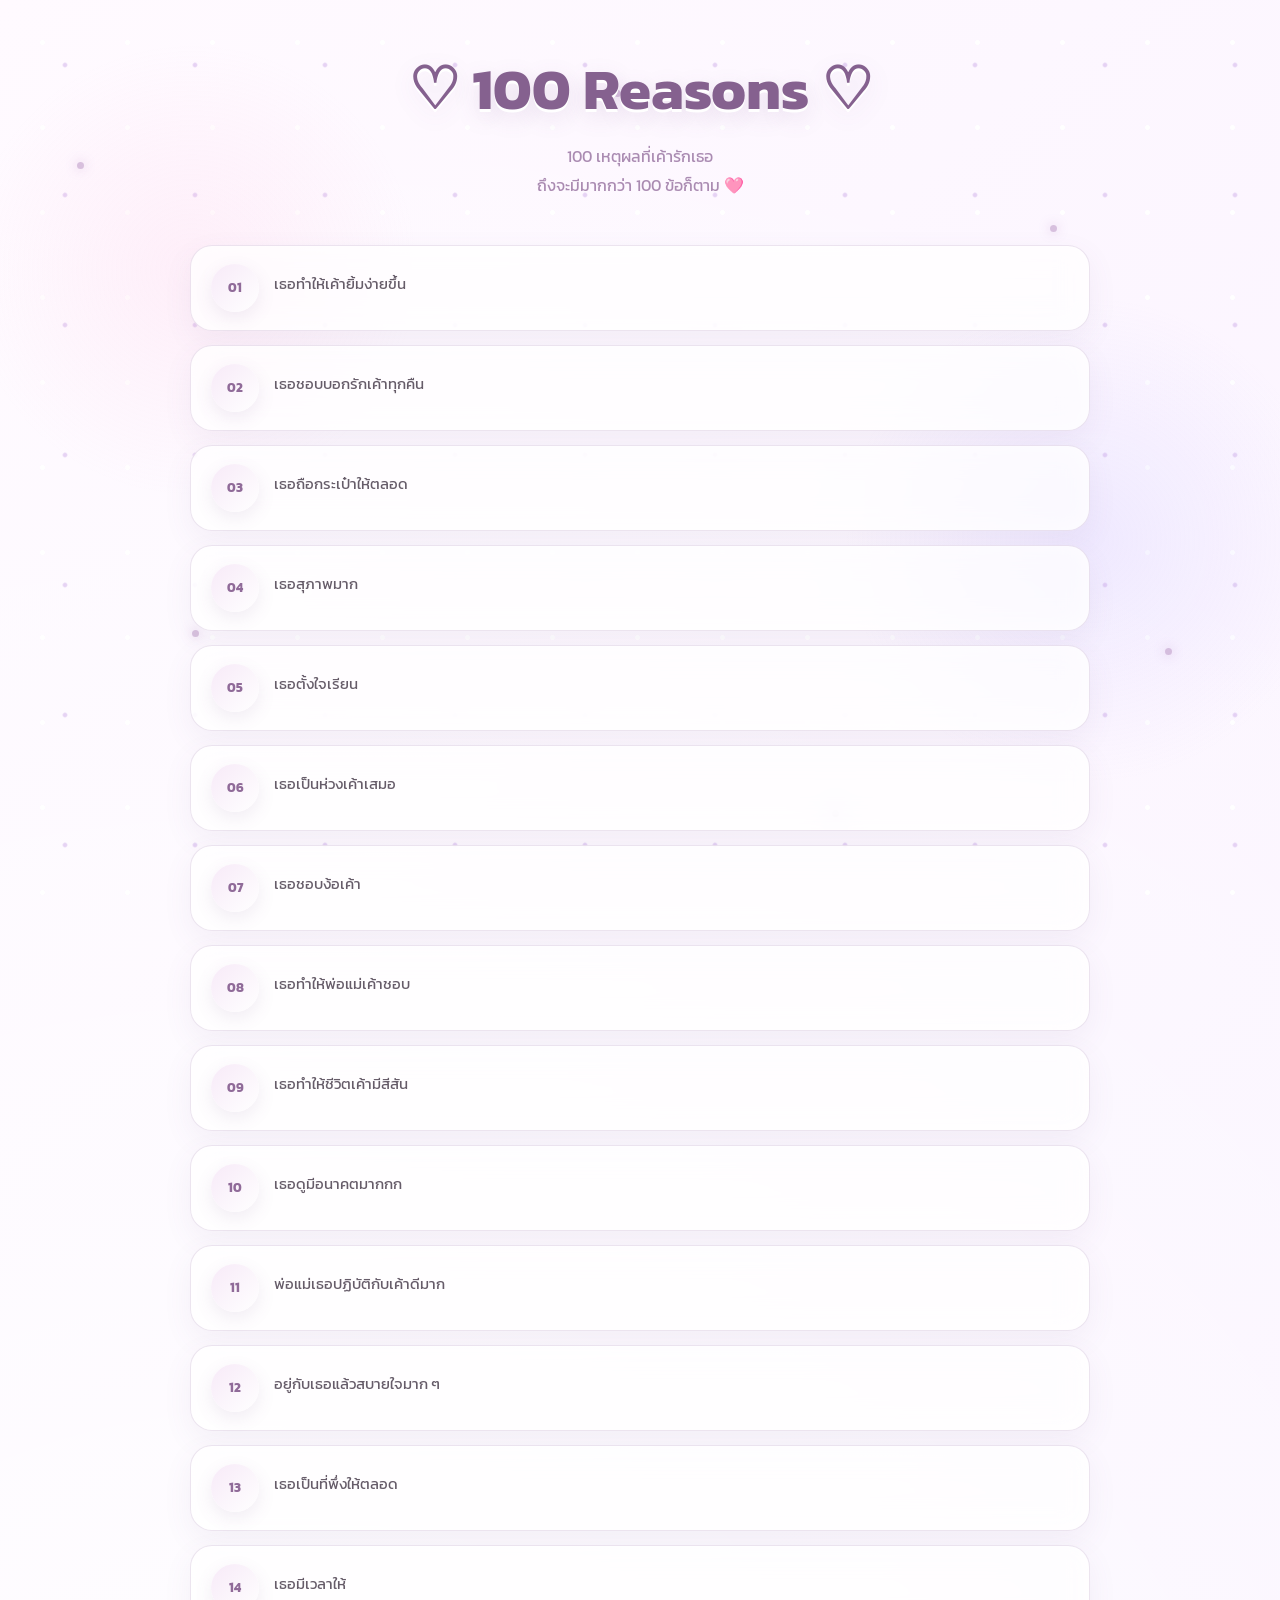
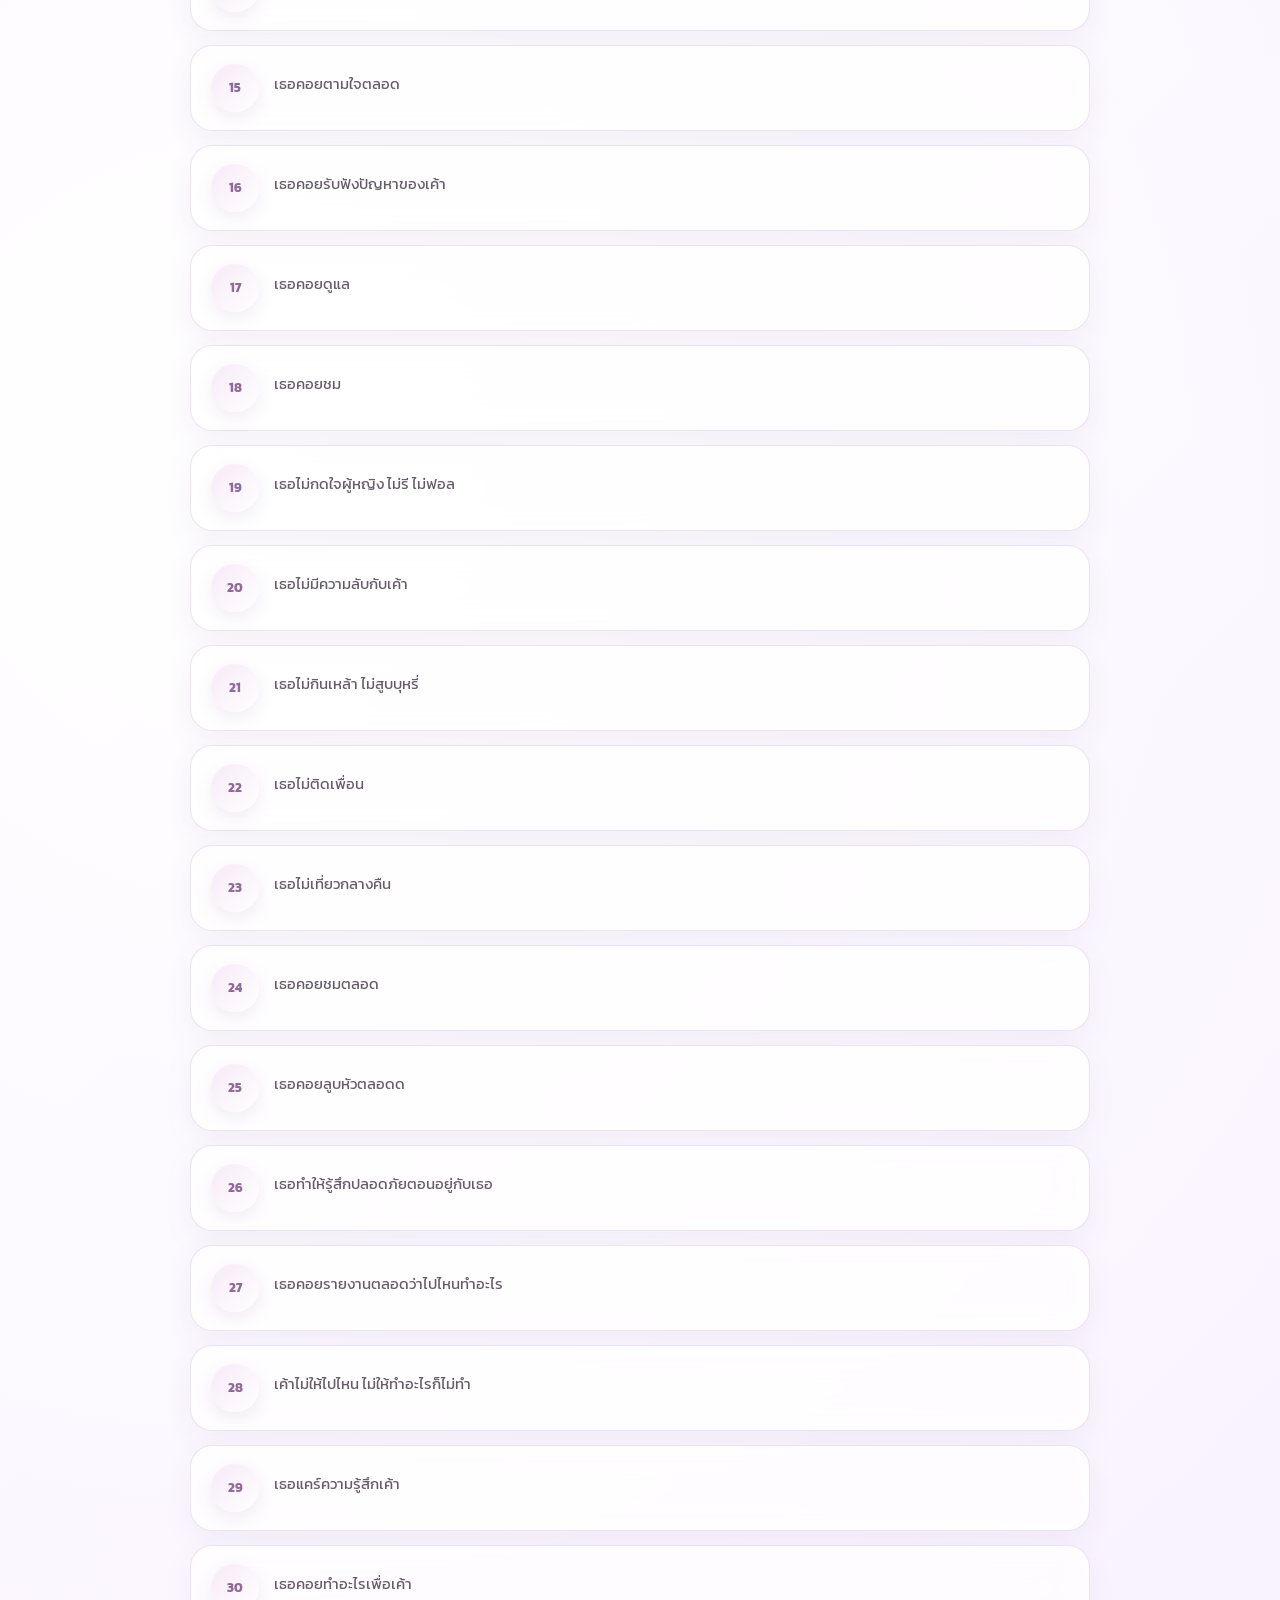
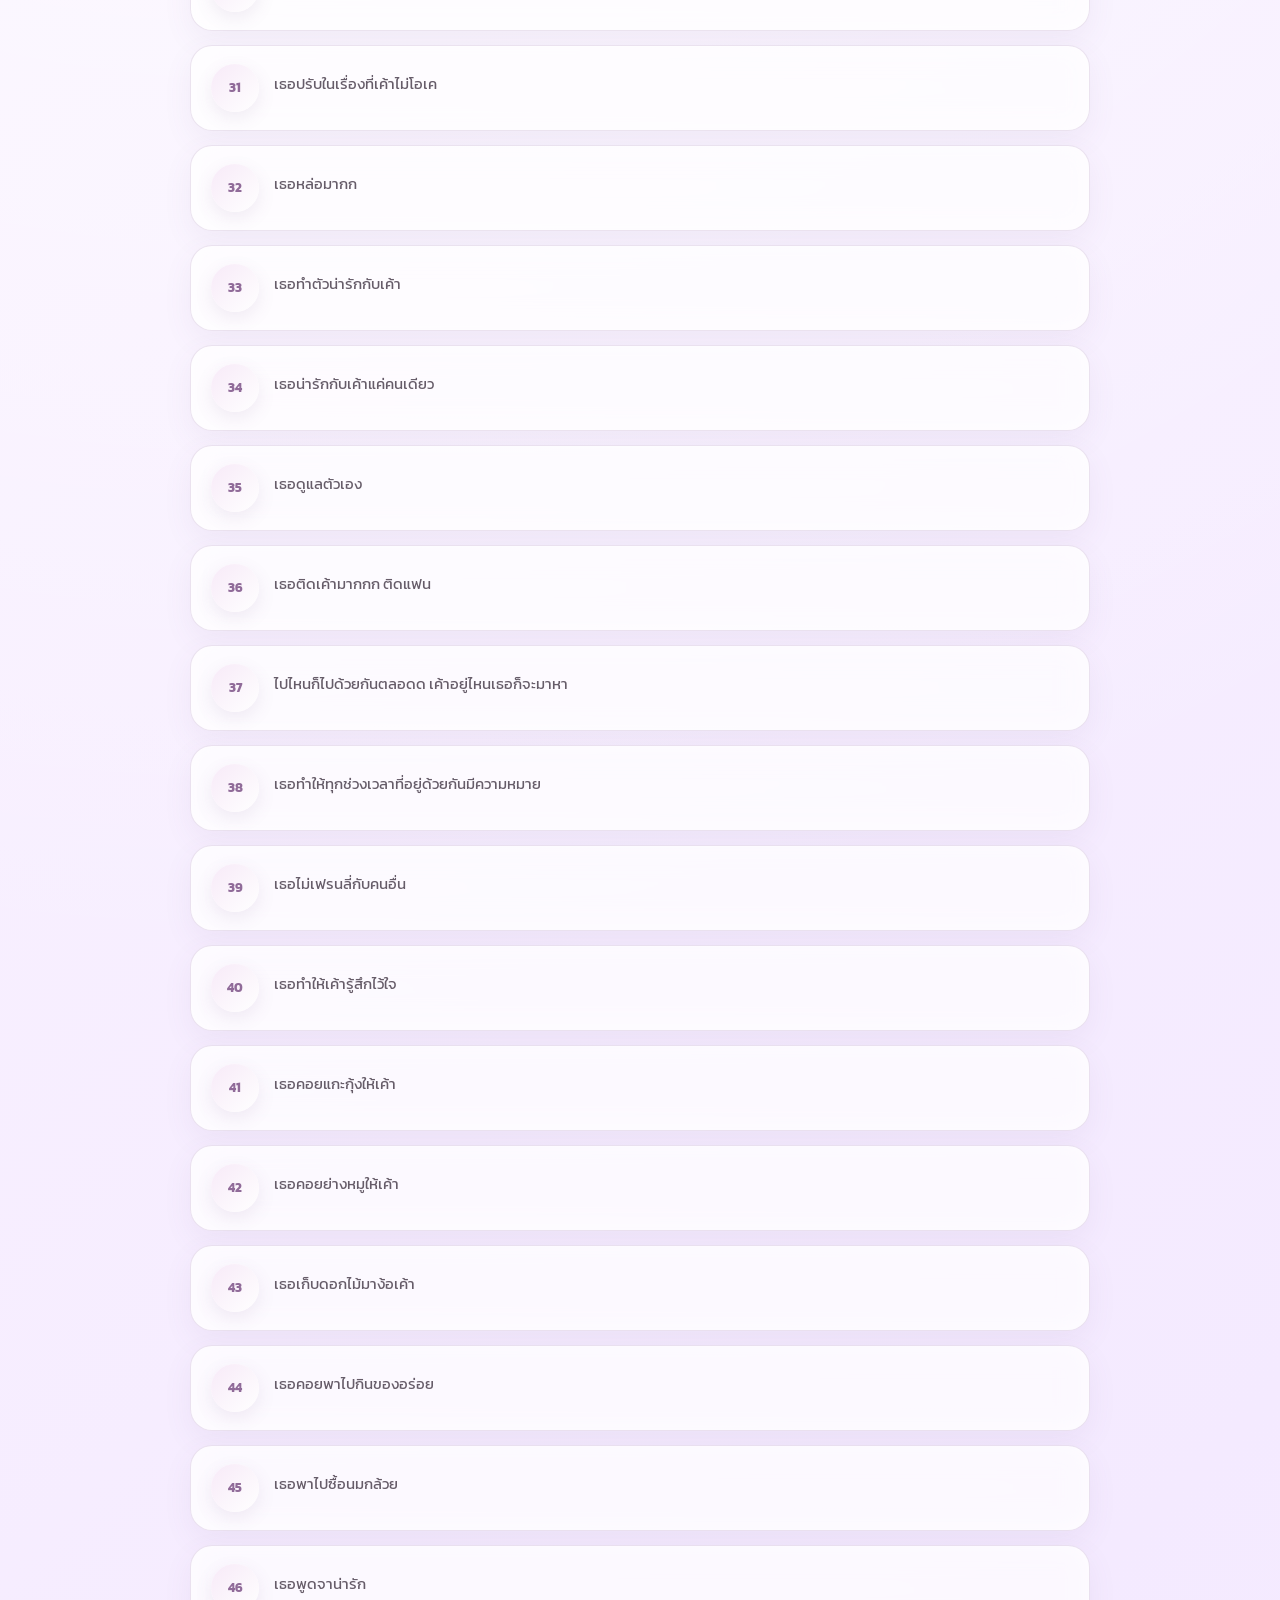
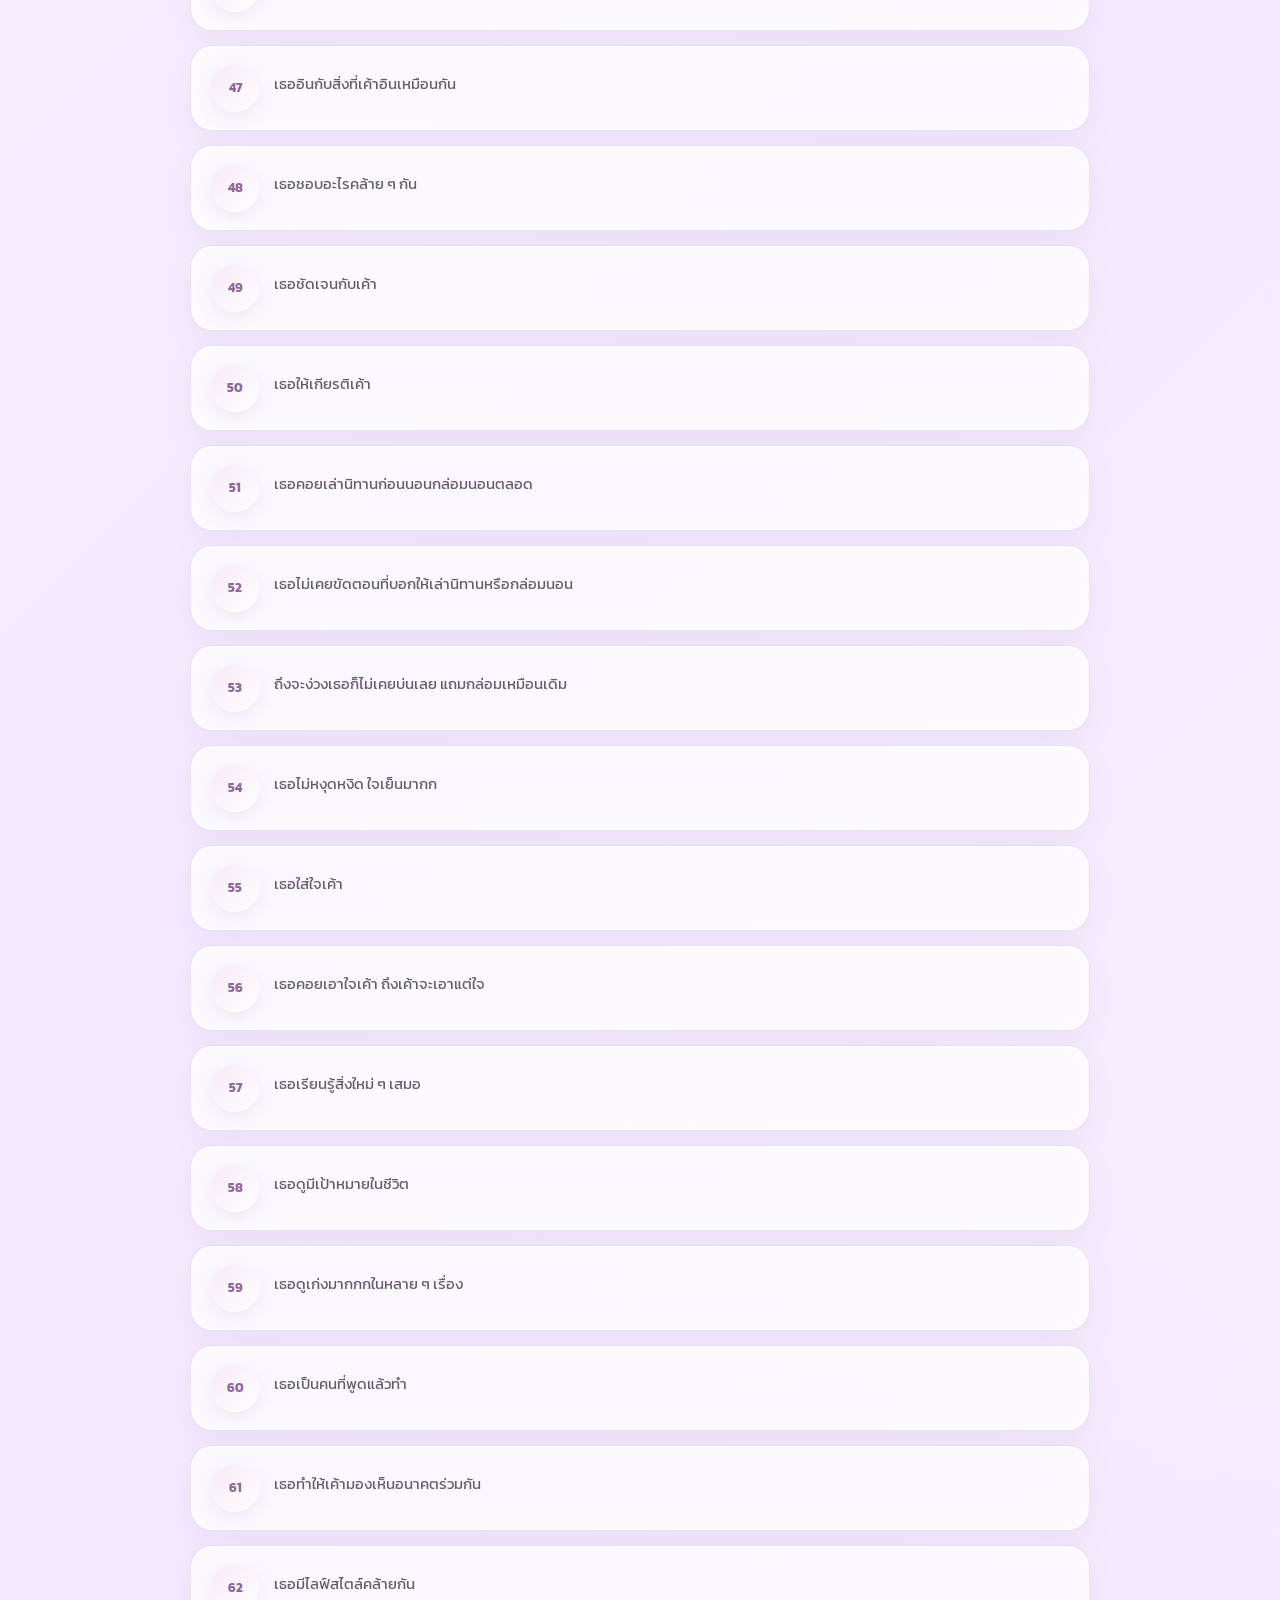
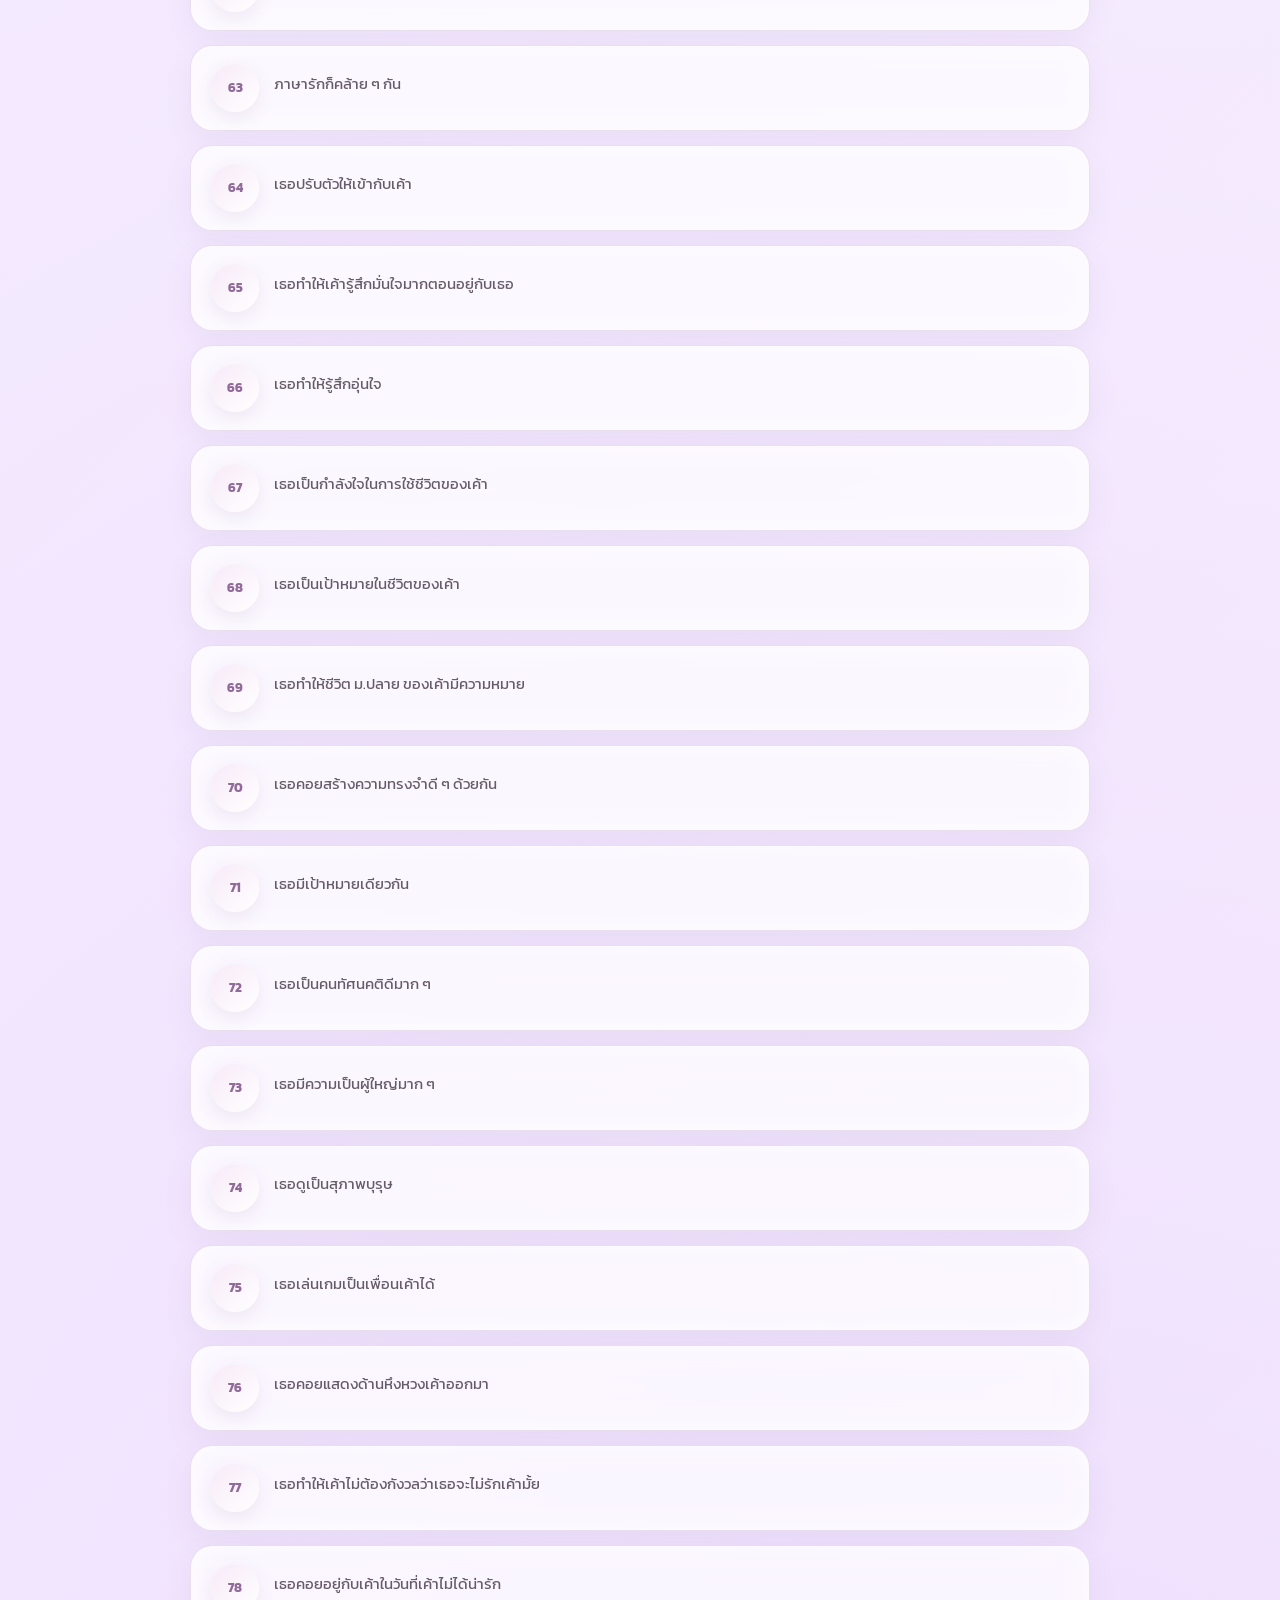
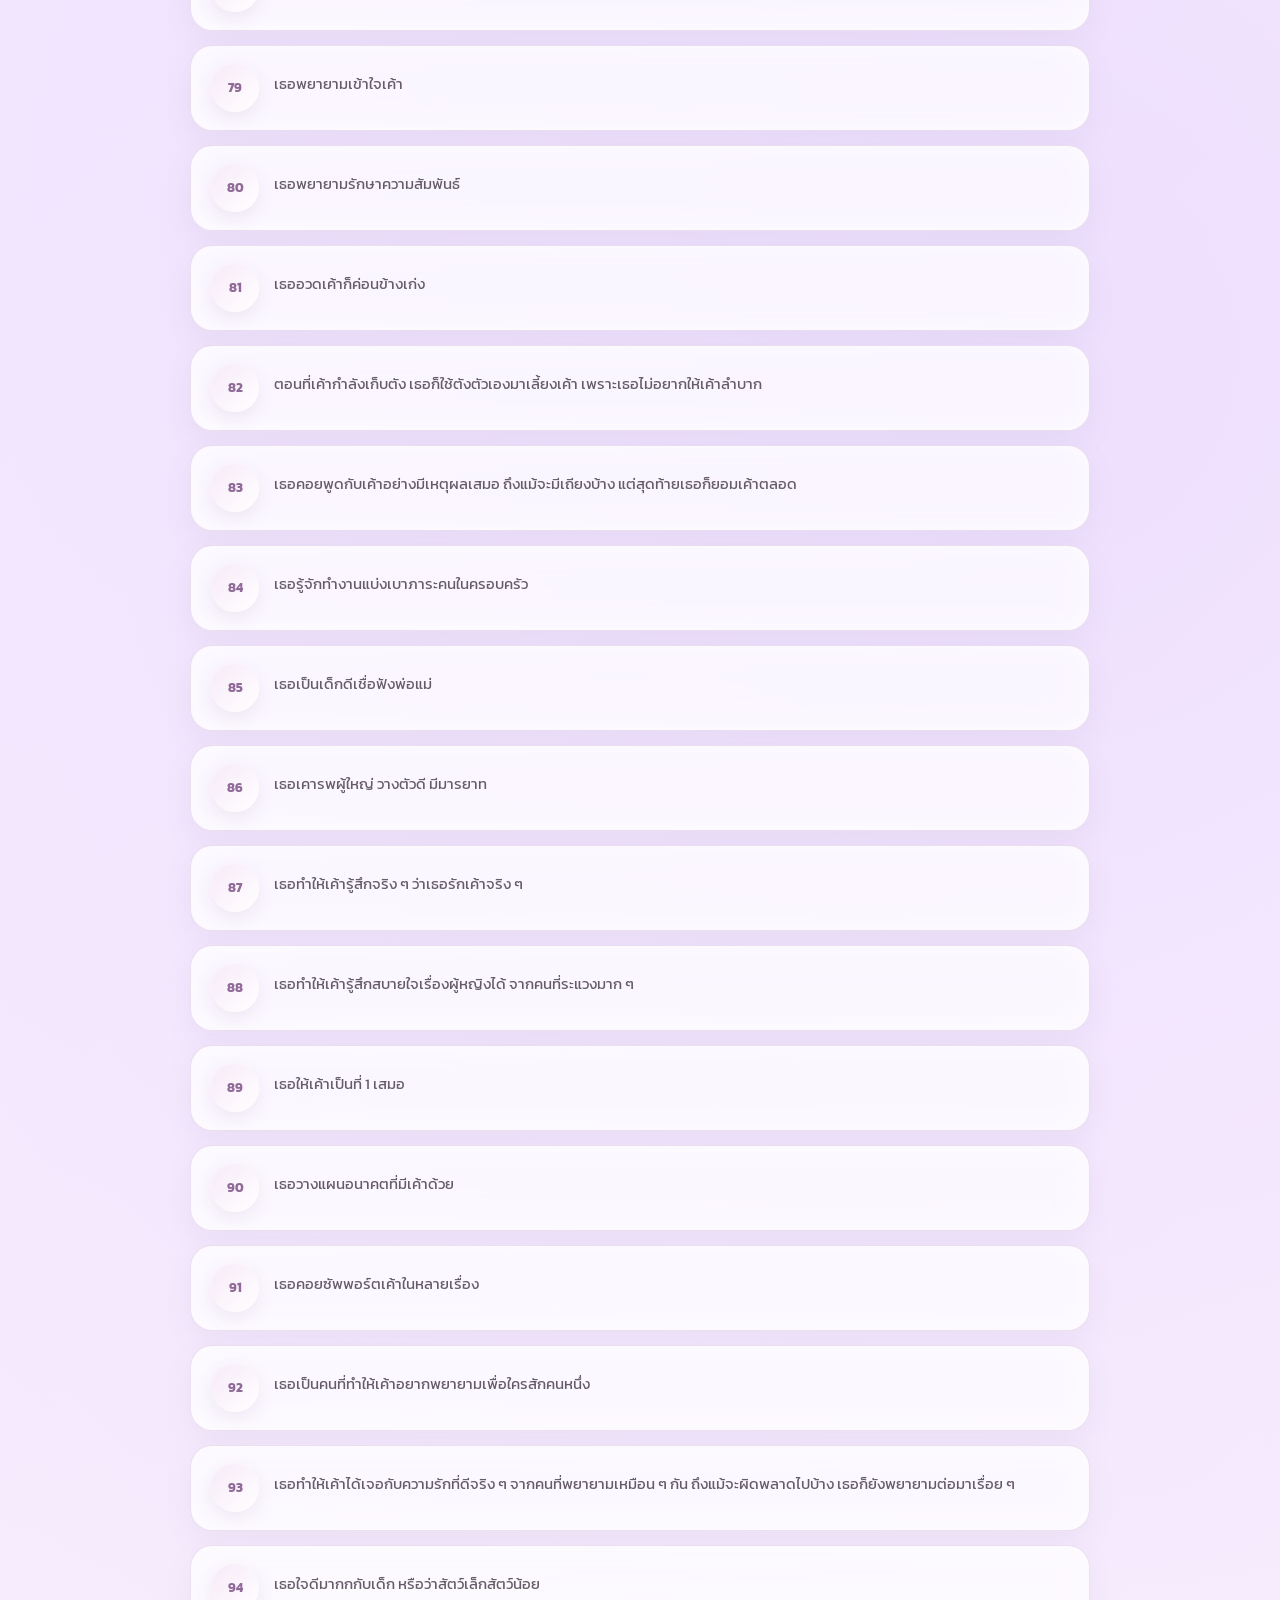
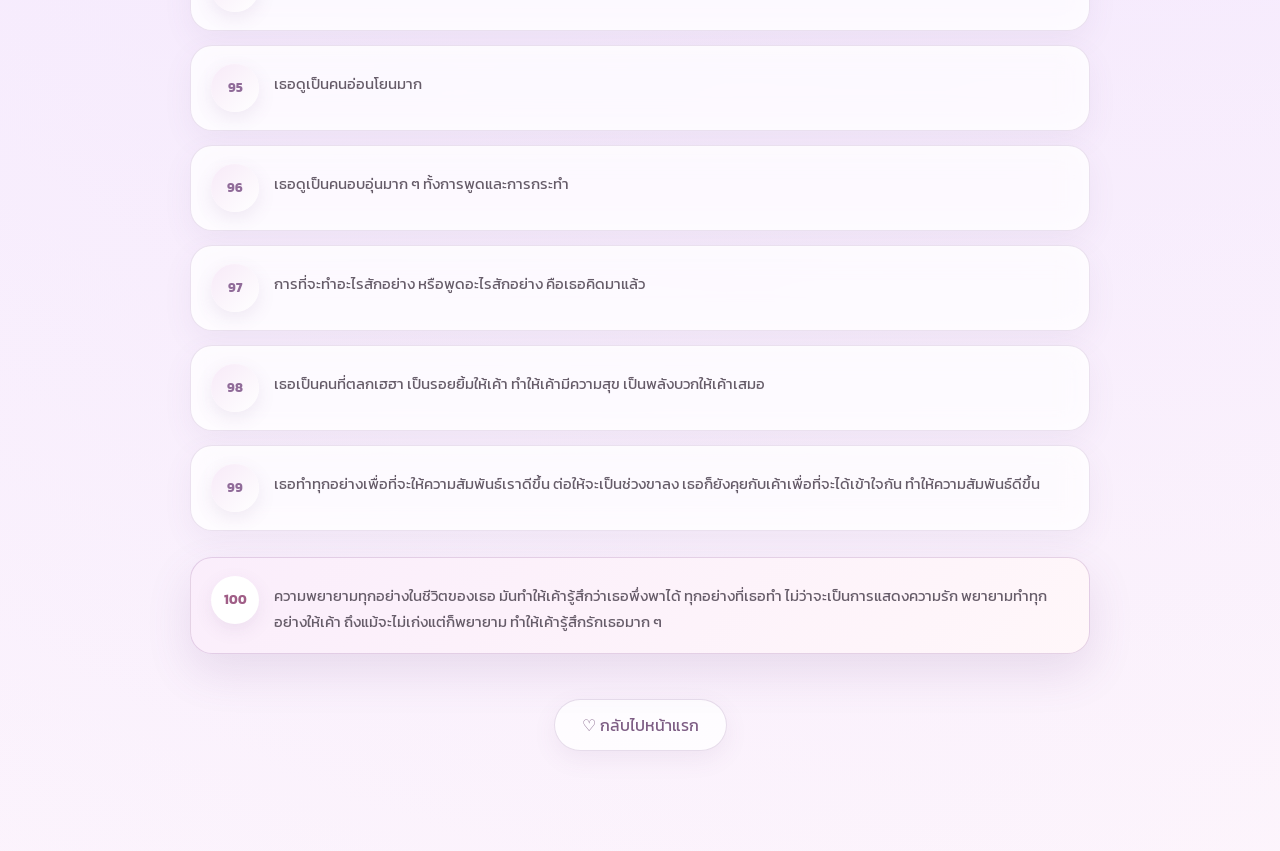
==== 100-reasons.html @ 8b80551b "Create 100-reasons.html" ====
<!DOCTYPE html>
<html lang="th">

<head>
    <meta charset="UTF-8">
    <meta name="viewport" content="width=device-width, initial-scale=1.0">

    <title>100 Reasons ♡ Dear Porch</title>

    <link rel="stylesheet" href="style.css">

    <style>

        .reasons-page {
            min-height: 100vh;
            padding: 45px 15px 100px;
            position: relative;
            overflow: hidden;
        }

        .reasons-container {
            width: min(900px, 94vw);
            margin: auto;
            position: relative;
            z-index: 2;
        }

        /* HEADER */

        .reasons-header {
            text-align: center;
            margin-bottom: 45px;

            animation: headerIn 1s ease both;
        }

        .reasons-header h1 {
            font-size: clamp(34px, 9vw, 58px);
            color: #85618f;

            text-shadow:
                0 3px 0 #fff,
                0 8px 25px rgba(120,80,140,.15);
        }

        .reasons-header p {
            color: #aa8bb2;
            margin-top: 10px;
            line-height: 1.8;
        }

        @keyframes headerIn {

            from {
                opacity: 0;
                transform: translateY(-30px) scale(.96);
            }

            to {
                opacity: 1;
                transform: translateY(0) scale(1);
            }

        }

        /* REASONS */

        .reasons-list {
            display: flex;
            flex-direction: column;
            gap: 14px;
        }

        .reason-card {
            display: flex;
            align-items: flex-start;
            gap: 15px;

            padding: 18px 20px;

            border-radius: 22px;

            background: rgba(255,255,255,.68);

            border: 1px solid rgba(170,135,180,.22);

            backdrop-filter: blur(14px);
            -webkit-backdrop-filter: blur(14px);

            box-shadow:
                0 10px 30px rgba(120,80,140,.07),
                inset 0 0 25px rgba(255,255,255,.65);

            opacity: 0;
            transform: translateY(35px) scale(.97);

            transition:
                transform .45s ease,
                box-shadow .45s ease,
                background .45s ease;

            cursor: default;
        }

        .reason-card.show {
            opacity: 1;
            transform: translateY(0) scale(1);
        }

        .reason-card:hover {
            transform: translateX(7px) scale(1.01);

            background: rgba(255,255,255,.86);

            box-shadow:
                0 16px 35px rgba(120,80,140,.13),
                0 0 25px rgba(210,175,220,.18);
        }

        /* NUMBER */

        .reason-number {
            flex: 0 0 auto;

            width: 48px;
            height: 48px;

            display: flex;
            align-items: center;
            justify-content: center;

            border-radius: 50%;

            background:
                linear-gradient(
                    135deg,
                    #f7eaf8,
                    #fff
                );

            color: #906b99;

            font-size: 13px;
            font-weight: bold;

            box-shadow:
                0 6px 18px rgba(120,80,140,.1);

            transition: .4s ease;
        }

        .reason-card:hover .reason-number {
            transform: rotate(8deg) scale(1.12);

            box-shadow:
                0 8px 22px rgba(120,80,140,.16);
        }

        /* TEXT */

        .reason-text {
            color: #665c69;

            font-size: 15px;

            line-height: 1.75;

            padding-top: 7px;
        }

        /* SPECIAL LAST */

        .reason-card.last {
            margin-top: 12px;

            background:
                linear-gradient(
                    135deg,
                    rgba(250,237,251,.9),
                    rgba(255,247,249,.9)
                );

            border: 1px solid rgba(180,140,190,.35);

            box-shadow:
                0 18px 45px rgba(120,80,140,.14);
        }

        .reason-card.last .reason-number {
            background: #fff;

            color: #a05e87;
        }

        /* GLITTER */

        .glitter {
            position: fixed;

            width: 7px;
            height: 7px;

            border-radius: 50%;

            background: rgba(190,155,200,.6);

            box-shadow:
                0 0 12px rgba(210,180,220,.8);

            pointer-events: none;

            z-index: 1;

            animation:
                floatGlitter 7s ease-in-out infinite,
                blinkGlitter 2.5s ease-in-out infinite;
        }

        .g1 {
            left: 6%;
            top: 18%;
        }

        .g2 {
            left: 15%;
            top: 70%;
            animation-delay: -2s;
        }

        .g3 {
            left: 48%;
            top: 10%;
            animation-delay: -4s;
        }

        .g4 {
            left: 82%;
            top: 25%;
            animation-delay: -1s;
        }

        .g5 {
            left: 91%;
            top: 72%;
            animation-delay: -3s;
        }

        .g6 {
            left: 65%;
            top: 90%;
            animation-delay: -5s;
        }

        @keyframes floatGlitter {

            0%,100% {
                transform: translate(0,0);
            }

            50% {
                transform: translate(20px,-35px);
            }

        }

        @keyframes blinkGlitter {

            0%,100% {
                opacity: .15;
                transform: scale(.7);
            }

            50% {
                opacity: .9;
                transform: scale(1.5);
            }

        }

        /* BACK */

        .back-button {
            display: block;

            width: fit-content;

            margin: 45px auto 0;

            padding: 13px 27px;

            border-radius: 999px;

            background: rgba(255,255,255,.78);

            color: #7d5d84;

            text-decoration: none;

            border: 1px solid rgba(160,125,175,.25);

            box-shadow:
                0 8px 25px rgba(110,75,125,.08);

            transition: .35s ease;
        }

        .back-button:hover {
            transform: translateY(-5px) scale(1.04);

            box-shadow:
                0 15px 30px rgba(110,75,125,.15);
        }

        /* MOBILE */

        @media(max-width:600px) {

            .reason-card {
                padding: 15px;
                gap: 12px;
            }

            .reason-number {
                width: 42px;
                height: 42px;
            }

            .reason-text {
                font-size: 14px;
            }

        }

    </style>

</head>


<body>


    <!-- FLOATING GLITTER -->

    <span class="glitter g1"></span>
    <span class="glitter g2"></span>
    <span class="glitter g3"></span>
    <span class="glitter g4"></span>
    <span class="glitter g5"></span>
    <span class="glitter g6"></span>


    <main class="reasons-page">

        <div class="reasons-container">


            <!-- HEADER -->

            <header class="reasons-header">

                <h1>
                    ♡ 100 Reasons ♡
                </h1>

                <p>
                    100 เหตุผลที่เค้ารักเธอ
                    <br>
                    ถึงจะมีมากกว่า 100 ข้อก็ตาม 🩷
                </p>

            </header>


            <!-- LIST -->

            <section class="reasons-list">


                <div class="reason-card">
                    <div class="reason-number">01</div>
                    <div class="reason-text">เธอทำให้เค้ายิ้มง่ายขึ้น</div>
                </div>

                <div class="reason-card">
                    <div class="reason-number">02</div>
                    <div class="reason-text">เธอชอบบอกรักเค้าทุกคืน</div>
                </div>

                <div class="reason-card">
                    <div class="reason-number">03</div>
                    <div class="reason-text">เธอถือกระเป๋าให้ตลอด</div>
                </div>

                <div class="reason-card">
                    <div class="reason-number">04</div>
                    <div class="reason-text">เธอสุภาพมาก</div>
                </div>

                <div class="reason-card">
                    <div class="reason-number">05</div>
                    <div class="reason-text">เธอตั้งใจเรียน</div>
                </div>

                <div class="reason-card">
                    <div class="reason-number">06</div>
                    <div class="reason-text">เธอเป็นห่วงเค้าเสมอ</div>
                </div>

                <div class="reason-card">
                    <div class="reason-number">07</div>
                    <div class="reason-text">เธอชอบง้อเค้า</div>
                </div>

                <div class="reason-card">
                    <div class="reason-number">08</div>
                    <div class="reason-text">เธอทำให้พ่อแม่เค้าชอบ</div>
                </div>

                <div class="reason-card">
                    <div class="reason-number">09</div>
                    <div class="reason-text">เธอทำให้ชีวิตเค้ามีสีสัน</div>
                </div>

                <div class="reason-card">
                    <div class="reason-number">10</div>
                    <div class="reason-text">เธอดูมีอนาคตมากกก</div>
                </div>

                <div class="reason-card">
                    <div class="reason-number">11</div>
                    <div class="reason-text">พ่อแม่เธอปฏิบัติกับเค้าดีมาก</div>
                </div>

                <div class="reason-card">
                    <div class="reason-number">12</div>
                    <div class="reason-text">อยู่กับเธอแล้วสบายใจมาก ๆ</div>
                </div>

                <div class="reason-card">
                    <div class="reason-number">13</div>
                    <div class="reason-text">เธอเป็นที่พึ่งให้ตลอด</div>
                </div>

                <div class="reason-card">
                    <div class="reason-number">14</div>
                    <div class="reason-text">เธอมีเวลาให้</div>
                </div>

                <div class="reason-card">
                    <div class="reason-number">15</div>
                    <div class="reason-text">เธอคอยตามใจตลอด</div>
                </div>

                <div class="reason-card">
                    <div class="reason-number">16</div>
                    <div class="reason-text">เธอคอยรับฟังปัญหาของเค้า</div>
                </div>

                <div class="reason-card">
                    <div class="reason-number">17</div>
                    <div class="reason-text">เธอคอยดูแล</div>
                </div>

                <div class="reason-card">
                    <div class="reason-number">18</div>
                    <div class="reason-text">เธอคอยชม</div>
                </div>

                <div class="reason-card">
                    <div class="reason-number">19</div>
                    <div class="reason-text">เธอไม่กดใจผู้หญิง ไม่รี ไม่ฟอล</div>
                </div>

                <div class="reason-card">
                    <div class="reason-number">20</div>
                    <div class="reason-text">เธอไม่มีความลับกับเค้า</div>
                </div>

                <div class="reason-card">
                    <div class="reason-number">21</div>
                    <div class="reason-text">เธอไม่กินเหล้า ไม่สูบบุหรี่</div>
                </div>

                <div class="reason-card">
                    <div class="reason-number">22</div>
                    <div class="reason-text">เธอไม่ติดเพื่อน</div>
                </div>

                <div class="reason-card">
                    <div class="reason-number">23</div>
                    <div class="reason-text">เธอไม่เที่ยวกลางคืน</div>
                </div>

                <div class="reason-card">
                    <div class="reason-number">24</div>
                    <div class="reason-text">เธอคอยชมตลอด</div>
                </div>

                <div class="reason-card">
                    <div class="reason-number">25</div>
                    <div class="reason-text">เธอคอยลูบหัวตลอดด</div>
                </div>

                <div class="reason-card">
                    <div class="reason-number">26</div>
                    <div class="reason-text">เธอทำให้รู้สึกปลอดภัยตอนอยู่กับเธอ</div>
                </div>

                <div class="reason-card">
                    <div class="reason-number">27</div>
                    <div class="reason-text">เธอคอยรายงานตลอดว่าไปไหนทำอะไร</div>
                </div>

                <div class="reason-card">
                    <div class="reason-number">28</div>
                    <div class="reason-text">เค้าไม่ให้ไปไหน ไม่ให้ทำอะไรก็ไม่ทำ</div>
                </div>

                <div class="reason-card">
                    <div class="reason-number">29</div>
                    <div class="reason-text">เธอแคร์ความรู้สึกเค้า</div>
                </div>

                <div class="reason-card">
                    <div class="reason-number">30</div>
                    <div class="reason-text">เธอคอยทำอะไรเพื่อเค้า</div>
                </div>

                <div class="reason-card">
                    <div class="reason-number">31</div>
                    <div class="reason-text">เธอปรับในเรื่องที่เค้าไม่โอเค</div>
                </div>

                <div class="reason-card">
                    <div class="reason-number">32</div>
                    <div class="reason-text">เธอหล่อมากก</div>
                </div>

                <div class="reason-card">
                    <div class="reason-number">33</div>
                    <div class="reason-text">เธอทำตัวน่ารักกับเค้า</div>
                </div>

                <div class="reason-card">
                    <div class="reason-number">34</div>
                    <div class="reason-text">เธอน่ารักกับเค้าแค่คนเดียว</div>
                </div>

                <div class="reason-card">
                    <div class="reason-number">35</div>
                    <div class="reason-text">เธอดูแลตัวเอง</div>
                </div>

                <div class="reason-card">
                    <div class="reason-number">36</div>
                    <div class="reason-text">เธอติดเค้ามากกก ติดแฟน</div>
                </div>

                <div class="reason-card">
                    <div class="reason-number">37</div>
                    <div class="reason-text">ไปไหนก็ไปด้วยกันตลอดด เค้าอยู่ไหนเธอก็จะมาหา</div>
                </div>

                <div class="reason-card">
                    <div class="reason-number">38</div>
                    <div class="reason-text">เธอทำให้ทุกช่วงเวลาที่อยู่ด้วยกันมีความหมาย</div>
                </div>

                <div class="reason-card">
                    <div class="reason-number">39</div>
                    <div class="reason-text">เธอไม่เฟรนลี่กับคนอื่น</div>
                </div>

                <div class="reason-card">
                    <div class="reason-number">40</div>
                    <div class="reason-text">เธอทำให้เค้ารู้สึกไว้ใจ</div>
                </div>

                <div class="reason-card">
                    <div class="reason-number">41</div>
                    <div class="reason-text">เธอคอยแกะกุ้งให้เค้า</div>
                </div>

                <div class="reason-card">
                    <div class="reason-number">42</div>
                    <div class="reason-text">เธอคอยย่างหมูให้เค้า</div>
                </div>

                <div class="reason-card">
                    <div class="reason-number">43</div>
                    <div class="reason-text">เธอเก็บดอกไม้มาง้อเค้า</div>
                </div>

                <div class="reason-card">
                    <div class="reason-number">44</div>
                    <div class="reason-text">เธอคอยพาไปกินของอร่อย</div>
                </div>

                <div class="reason-card">
                    <div class="reason-number">45</div>
                    <div class="reason-text">เธอพาไปซื้อนมกล้วย</div>
                </div>

                <div class="reason-card">
                    <div class="reason-number">46</div>
                    <div class="reason-text">เธอพูดจาน่ารัก</div>
                </div>

                <div class="reason-card">
                    <div class="reason-number">47</div>
                    <div class="reason-text">เธออินกับสิ่งที่เค้าอินเหมือนกัน</div>
                </div>

                <div class="reason-card">
                    <div class="reason-number">48</div>
                    <div class="reason-text">เธอชอบอะไรคล้าย ๆ กัน</div>
                </div>

                <div class="reason-card">
                    <div class="reason-number">49</div>
                    <div class="reason-text">เธอชัดเจนกับเค้า</div>
                </div>

                <div class="reason-card">
                    <div class="reason-number">50</div>
                    <div class="reason-text">เธอให้เกียรติเค้า</div>
                </div>

                <div class="reason-card">
                    <div class="reason-number">51</div>
                    <div class="reason-text">เธอคอยเล่านิทานก่อนนอนกล่อมนอนตลอด</div>
                </div>

                <div class="reason-card">
                    <div class="reason-number">52</div>
                    <div class="reason-text">เธอไม่เคยขัดตอนที่บอกให้เล่านิทานหรือกล่อมนอน</div>
                </div>

                <div class="reason-card">
                    <div class="reason-number">53</div>
                    <div class="reason-text">ถึงจะง่วงเธอก็ไม่เคยบ่นเลย แถมกล่อมเหมือนเดิม</div>
                </div>

                <div class="reason-card">
                    <div class="reason-number">54</div>
                    <div class="reason-text">เธอไม่หงุดหงิด ใจเย็นมากก</div>
                </div>

                <div class="reason-card">
                    <div class="reason-number">55</div>
                    <div class="reason-text">เธอใส่ใจเค้า</div>
                </div>

                <div class="reason-card">
                    <div class="reason-number">56</div>
                    <div class="reason-text">เธอคอยเอาใจเค้า ถึงเค้าจะเอาแต่ใจ</div>
                </div>

                <div class="reason-card">
                    <div class="reason-number">57</div>
                    <div class="reason-text">เธอเรียนรู้สิ่งใหม่ ๆ เสมอ</div>
                </div>

                <div class="reason-card">
                    <div class="reason-number">58</div>
                    <div class="reason-text">เธอดูมีเป้าหมายในชีวิต</div>
                </div>

                <div class="reason-card">
                    <div class="reason-number">59</div>
                    <div class="reason-text">เธอดูเก่งมากกกในหลาย ๆ เรื่อง</div>
                </div>

                <div class="reason-card">
                    <div class="reason-number">60</div>
                    <div class="reason-text">เธอเป็นคนที่พูดแล้วทำ</div>
                </div>

                <div class="reason-card">
                    <div class="reason-number">61</div>
                    <div class="reason-text">เธอทำให้เค้ามองเห็นอนาคตร่วมกัน</div>
                </div>

                <div class="reason-card">
                    <div class="reason-number">62</div>
                    <div class="reason-text">เธอมีไลฟ์สไตล์คล้ายกัน</div>
                </div>

                <div class="reason-card">
                    <div class="reason-number">63</div>
                    <div class="reason-text">ภาษารักก็คล้าย ๆ กัน</div>
                </div>

                <div class="reason-card">
                    <div class="reason-number">64</div>
                    <div class="reason-text">เธอปรับตัวให้เข้ากับเค้า</div>
                </div>

                <div class="reason-card">
                    <div class="reason-number">65</div>
                    <div class="reason-text">เธอทำให้เค้ารู้สึกมั่นใจมากตอนอยู่กับเธอ</div>
                </div>

                <div class="reason-card">
                    <div class="reason-number">66</div>
                    <div class="reason-text">เธอทำให้รู้สึกอุ่นใจ</div>
                </div>

                <div class="reason-card">
                    <div class="reason-number">67</div>
                    <div class="reason-text">เธอเป็นกำลังใจในการใช้ชีวิตของเค้า</div>
                </div>

                <div class="reason-card">
                    <div class="reason-number">68</div>
                    <div class="reason-text">เธอเป็นเป้าหมายในชีวิตของเค้า</div>
                </div>

                <div class="reason-card">
                    <div class="reason-number">69</div>
                    <div class="reason-text">เธอทำให้ชีวิต ม.ปลาย ของเค้ามีความหมาย</div>
                </div>

                <div class="reason-card">
                    <div class="reason-number">70</div>
                    <div class="reason-text">เธอคอยสร้างความทรงจำดี ๆ ด้วยกัน</div>
                </div>

                <div class="reason-card">
                    <div class="reason-number">71</div>
                    <div class="reason-text">เธอมีเป้าหมายเดียวกัน</div>
                </div>

                <div class="reason-card">
                    <div class="reason-number">72</div>
                    <div class="reason-text">เธอเป็นคนทัศนคติดีมาก ๆ</div>
                </div>

                <div class="reason-card">
                    <div class="reason-number">73</div>
                    <div class="reason-text">เธอมีความเป็นผู้ใหญ่มาก ๆ</div>
                </div>

                <div class="reason-card">
                    <div class="reason-number">74</div>
                    <div class="reason-text">เธอดูเป็นสุภาพบุรุษ</div>
                </div>

                <div class="reason-card">
                    <div class="reason-number">75</div>
                    <div class="reason-text">เธอเล่นเกมเป็นเพื่อนเค้าได้</div>
                </div>

                <div class="reason-card">
                    <div class="reason-number">76</div>
                    <div class="reason-text">เธอคอยแสดงด้านหึงหวงเค้าออกมา</div>
                </div>

                <div class="reason-card">
                    <div class="reason-number">77</div>
                    <div class="reason-text">เธอทำให้เค้าไม่ต้องกังวลว่าเธอจะไม่รักเค้ามั้ย</div>
                </div>

                <div class="reason-card">
                    <div class="reason-number">78</div>
                    <div class="reason-text">เธอคอยอยู่กับเค้าในวันที่เค้าไม่ได้น่ารัก</div>
                </div>

                <div class="reason-card">
                    <div class="reason-number">79</div>
                    <div class="reason-text">เธอพยายามเข้าใจเค้า</div>
                </div>

                <div class="reason-card">
                    <div class="reason-number">80</div>
                    <div class="reason-text">เธอพยายามรักษาความสัมพันธ์</div>
                </div>

                <div class="reason-card">
                    <div class="reason-number">81</div>
                    <div class="reason-text">เธออวดเค้าก็ค่อนข้างเก่ง</div>
                </div>

                <div class="reason-card">
                    <div class="reason-number">82</div>
                    <div class="reason-text">ตอนที่เค้ากำลังเก็บตัง เธอก็ใช้ตังตัวเองมาเลี้ยงเค้า เพราะเธอไม่อยากให้เค้าลำบาก</div>
                </div>

                <div class="reason-card">
                    <div class="reason-number">83</div>
                    <div class="reason-text">เธอคอยพูดกับเค้าอย่างมีเหตุผลเสมอ ถึงแม้จะมีเถียงบ้าง แต่สุดท้ายเธอก็ยอมเค้าตลอด</div>
                </div>

                <div class="reason-card">
                    <div class="reason-number">84</div>
                    <div class="reason-text">เธอรู้จักทำงานแบ่งเบาภาระคนในครอบครัว</div>
                </div>

                <div class="reason-card">
                    <div class="reason-number">85</div>
                    <div class="reason-text">เธอเป็นเด็กดีเชื่อฟังพ่อแม่</div>
                </div>

                <div class="reason-card">
                    <div class="reason-number">86</div>
                    <div class="reason-text">เธอเคารพผู้ใหญ่ วางตัวดี มีมารยาท</div>
                </div>

                <div class="reason-card">
                    <div class="reason-number">87</div>
                    <div class="reason-text">เธอทำให้เค้ารู้สึกจริง ๆ ว่าเธอรักเค้าจริง ๆ</div>
                </div>

                <div class="reason-card">
                    <div class="reason-number">88</div>
                    <div class="reason-text">เธอทำให้เค้ารู้สึกสบายใจเรื่องผู้หญิงได้ จากคนที่ระแวงมาก ๆ</div>
                </div>

                <div class="reason-card">
                    <div class="reason-number">89</div>
                    <div class="reason-text">เธอให้เค้าเป็นที่ 1 เสมอ</div>
                </div>

                <div class="reason-card">
                    <div class="reason-number">90</div>
                    <div class="reason-text">เธอวางแผนอนาคตที่มีเค้าด้วย</div>
                </div>

                <div class="reason-card">
                    <div class="reason-number">91</div>
                    <div class="reason-text">เธอคอยซัพพอร์ตเค้าในหลายเรื่อง</div>
                </div>

                <div class="reason-card">
                    <div class="reason-number">92</div>
                    <div class="reason-text">เธอเป็นคนที่ทำให้เค้าอยากพยายามเพื่อใครสักคนหนึ่ง</div>
                </div>

                <div class="reason-card">
                    <div class="reason-number">93</div>
                    <div class="reason-text">เธอทำให้เค้าได้เจอกับความรักที่ดีจริง ๆ จากคนที่พยายามเหมือน ๆ กัน ถึงแม้จะผิดพลาดไปบ้าง เธอก็ยังพยายามต่อมาเรื่อย ๆ</div>
                </div>

                <div class="reason-card">
                    <div class="reason-number">94</div>
                    <div class="reason-text">เธอใจดีมากกกับเด็ก หรือว่าสัตว์เล็กสัตว์น้อย</div>
                </div>

                <div class="reason-card">
                    <div class="reason-number">95</div>
                    <div class="reason-text">เธอดูเป็นคนอ่อนโยนมาก</div>
                </div>

                <div class="reason-card">
                    <div class="reason-number">96</div>
                    <div class="reason-text">เธอดูเป็นคนอบอุ่นมาก ๆ ทั้งการพูดและการกระทำ</div>
                </div>

                <div class="reason-card">
                    <div class="reason-number">97</div>
                    <div class="reason-text">การที่จะทำอะไรสักอย่าง หรือพูดอะไรสักอย่าง คือเธอคิดมาแล้ว</div>
                </div>

                <div class="reason-card">
                    <div class="reason-number">98</div>
                    <div class="reason-text">เธอเป็นคนที่ตลกเฮฮา เป็นรอยยิ้มให้เค้า ทำให้เค้ามีความสุข เป็นพลังบวกให้เค้าเสมอ</div>
                </div>

                <div class="reason-card">
                    <div class="reason-number">99</div>
                    <div class="reason-text">เธอทำทุกอย่างเพื่อที่จะให้ความสัมพันธ์เราดีขึ้น ต่อให้จะเป็นช่วงขาลง เธอก็ยังคุยกับเค้าเพื่อที่จะได้เข้าใจกัน ทำให้ความสัมพันธ์ดีขึ้น</div>
                </div>

                <div class="reason-card last">
                    <div class="reason-number">100</div>
                    <div class="reason-text">
                        ความพยายามทุกอย่างในชีวิตของเธอ มันทำให้เค้ารู้สึกว่าเธอพึ่งพาได้ ทุกอย่างที่เธอทำ ไม่ว่าจะเป็นการแสดงความรัก พยายามทำทุกอย่างให้เค้า ถึงแม้จะไม่เก่งแต่ก็พยายาม ทำให้เค้ารู้สึกรักเธอมาก ๆ
                    </div>
                </div>


            </section>


            <a
                href="index.html"
                class="back-button"
            >
                ♡ กลับไปหน้าแรก
            </a>


        </div>

    </main>


    <script>

        const reasons =
            document.querySelectorAll(".reason-card");

        const reasonObserver =
            new IntersectionObserver(

                entries => {

                    entries.forEach(entry => {

                        if (entry.isIntersecting) {

                            entry.target.classList.add("show");

                            reasonObserver.unobserve(
                                entry.target
                            );

                        }

                    });

                },

                {
                    threshold: 0.12
                }

            );


        reasons.forEach((card, index) => {

            card.style.transitionDelay =
                `${Math.min(index * 0.018, 0.25)}s`;

            reasonObserver.observe(card);

        });

    </script>

</body>

</html>
---- style.css ----
/* =========================================
   DEAR PORCH ✦ GLOBAL
========================================= */

@import url('https://fonts.googleapis.com/css2?family=Itim&family=Kanit:wght@300;400;500&display=swap');

* {
    box-sizing: border-box;
    margin: 0;
    padding: 0;
}

html {
    scroll-behavior: smooth;
}

body {
    min-height: 100vh;
    overflow-x: hidden;
    font-family: 'Kanit', sans-serif;
    background:
        radial-gradient(circle at 20% 20%, rgba(255,255,255,.9), transparent 25%),
        radial-gradient(circle at 80% 80%, rgba(226,205,255,.5), transparent 30%),
        linear-gradient(135deg, #fffaff, #f4eaff, #fff8fc);
    color: #66576d;
}


/* =========================================
   ✦ BACKGROUND GLITTER
========================================= */

body::before,
body::after {
    content: "";
    position: fixed;
    inset: 0;
    pointer-events: none;
    z-index: 0;
}

body::before {
    background-image:
        radial-gradient(circle, rgba(255,255,255,.95) 0 2px, transparent 3px),
        radial-gradient(circle, rgba(210,180,235,.55) 0 1.5px, transparent 3px);
    background-size: 85px 85px, 130px 130px;
    animation: glitterMove 12s linear infinite;
}

body::after {
    background:
        radial-gradient(circle at 15% 30%, rgba(255,190,220,.18), transparent 18%),
        radial-gradient(circle at 85% 60%, rgba(190,180,255,.2), transparent 20%);
    animation: glowMove 8s ease-in-out infinite alternate;
}

@keyframes glitterMove {
    from {
        background-position: 0 0, 0 0;
    }

    to {
        background-position: 100px 180px, -120px 150px;
    }
}

@keyframes glowMove {
    from {
        transform: scale(1);
        opacity: .7;
    }

    to {
        transform: scale(1.15);
        opacity: 1;
    }
}


/* =========================================
   ✦ WELCOME
========================================= */

#app {
    position: relative;
    z-index: 1;
    min-height: 100vh;
}

.welcome-page {
    position: relative;
    min-height: 100vh;
    width: 100%;
    padding: 35px 20px 55px;

    display: flex;
    flex-direction: column;
    align-items: center;
    justify-content: center;

    text-align: center;

    opacity: 1;
    transition:
        opacity .8s ease,
        transform .8s ease;
}

.website-name,
.menu-logo {
    font-family: 'Itim', cursive;
    color: #9874a8;
    letter-spacing: 2px;
    font-size: 22px;

    animation: logoFloat 3s ease-in-out infinite;
}

@keyframes logoFloat {
    0%, 100% {
        transform: translateY(0);
    }

    50% {
        transform: translateY(-6px);
    }
}


/* =========================================
   ✦ CORGI
========================================= */

.welcome-characters {
    position: relative;
    width: min(420px, 90vw);
    height: 250px;

    margin: 15px auto 5px;

    display: flex;
    justify-content: center;
    align-items: flex-end;
    gap: 10px;
}

.character {
    width: 45%;
    max-width: 190px;
    object-fit: contain;

    filter:
        drop-shadow(0 12px 12px rgba(130,90,140,.18));

    animation: corgiFloat 4s ease-in-out infinite;
}

.character.ink {
    animation-delay: -.8s;
}

.character.porch {
    animation-delay: -2s;
}

@keyframes corgiFloat {
    0%, 100% {
        transform: translateY(0) rotate(0deg);
    }

    50% {
        transform: translateY(-12px) rotate(1deg);
    }
}


/* =========================================
   ✦ TEXT
========================================= */

.welcome-text {
    max-width: 650px;
    line-height: 1.9;
    animation: textAppear 1.5s ease both;
}

.welcome-text p {
    font-size: 17px;
    margin: 5px 0;
}

.welcome-text h1 {
    margin: 3px 0;

    font-family: 'Itim', cursive;
    font-size: clamp(42px, 12vw, 72px);

    color: #8c619b;

    text-shadow:
        0 4px 0 #fff,
        0 8px 20px rgba(130,90,150,.2);

    animation: titleBounce 2.8s ease-in-out infinite;
}

.little-message {
    margin-top: 18px !important;
    color: #846a89;
}

@keyframes textAppear {
    from {
        opacity: 0;
        transform: translateY(20px);
    }

    to {
        opacity: 1;
        transform: translateY(0);
    }
}

@keyframes titleBounce {
    0%, 100% {
        transform: translateY(0);
    }

    50% {
        transform: translateY(-5px);
    }
}


/* =========================================
   ✦ START BUTTON
========================================= */

.start-button {
    position: relative;
    z-index: 5;

    margin-top: 25px;

    border: 1px solid rgba(160,120,175,.3);
    border-radius: 999px;

    padding: 14px 28px;

    background: rgba(255,255,255,.72);
    color: #775783;

    font-family: 'Kanit', sans-serif;
    font-size: 16px;

    cursor: pointer;

    box-shadow:
        0 10px 30px rgba(120,80,140,.12),
        inset 0 0 20px rgba(255,255,255,.7);

    opacity: 0;
    transform: translateY(15px) scale(.9);

    transition:
        transform .3s ease,
        box-shadow .3s ease,
        background .3s ease,
        opacity .6s ease;
}

.start-button.show-button {
    opacity: 1;
    transform: translateY(0) scale(1);
}

.start-button:hover {
    transform: translateY(-4px) scale(1.05);
    box-shadow:
        0 15px 35px rgba(130,80,150,.2),
        0 0 25px rgba(255,190,235,.35);
}

.start-button:active {
    transform: scale(.94);
}


/* =========================================
   ✦ SPARKLES
========================================= */

.sparkles {
    position: fixed;
    inset: 0;
    pointer-events: none;
    overflow: hidden;
    z-index: 2;
}

.sparkles span {
    position: absolute;

    color: rgba(180,145,200,.7);
    font-size: 18px;

    animation:
        sparkleFloat 5s ease-in-out infinite,
        sparkleTwinkle 2s ease-in-out infinite;
}

.sparkles span:nth-child(1) {
    left: 8%;
    top: 18%;
}

.sparkles span:nth-child(2) {
    left: 22%;
    top: 75%;
    animation-delay: -.8s;
}

.sparkles span:nth-child(3) {
    left: 37%;
    top: 13%;
    animation-delay: -1.4s;
}

.sparkles span:nth-child(4) {
    left: 52%;
    top: 82%;
    animation-delay: -2s;
}

.sparkles span:nth-child(5) {
    left: 67%;
    top: 20%;
    animation-delay: -.4s;
}

.sparkles span:nth-child(6) {
    left: 78%;
    top: 65%;
    animation-delay: -1.2s;
}

.sparkles span:nth-child(7) {
    left: 90%;
    top: 30%;
    animation-delay: -2.5s;
}

.sparkles span:nth-child(8) {
    left: 13%;
    top: 50%;
    animation-delay: -1.7s;
}

.sparkles span:nth-child(9) {
    left: 45%;
    top: 35%;
    animation-delay: -3s;
}

.sparkles span:nth-child(10) {
    left: 58%;
    top: 55%;
    animation-delay: -1s;
}

.sparkles span:nth-child(11) {
    left: 83%;
    top: 48%;
    animation-delay: -2.2s;
}

.sparkles span:nth-child(12) {
    left: 30%;
    top: 90%;
    animation-delay: -3.4s;
}

@keyframes sparkleFloat {
    0%, 100% {
        transform: translateY(0) rotate(0deg);
    }

    50% {
        transform: translateY(-30px) rotate(180deg);
    }
}

@keyframes sparkleTwinkle {
    0%, 100% {
        opacity: .2;
        scale: .7;
    }

    50% {
        opacity: 1;
        scale: 1.3;
    }
}


/* =========================================
   ✦ MENU PAGE
========================================= */

.menu-page {
    min-height: 100vh;
    width: 100%;

    display: flex;
    justify-content: center;
    align-items: center;

    padding: 50px 20px;

    opacity: 0;

    transition: opacity .8s ease;

    animation: menuBackground 8s ease-in-out infinite alternate;
}

@keyframes menuBackground {
    from {
        background-position: 0 0;
    }

    to {
        background-position: 100px 50px;
    }
}

.menu-container {
    width: min(620px, 94vw);

    padding: 40px 25px 30px;

    text-align: center;

    border: 1px solid rgba(170,130,185,.3);
    border-radius: 35px;

    background: rgba(255,255,255,.55);

    backdrop-filter: blur(18px);
    -webkit-backdrop-filter: blur(18px);

    box-shadow:
        0 25px 80px rgba(110,75,125,.13),
        inset 0 0 40px rgba(255,255,255,.65);

    animation: menuCardAppear 1s ease both;
}

@keyframes menuCardAppear {
    from {
        opacity: 0;
        transform: translateY(40px) scale(.94);
    }

    to {
        opacity: 1;
        transform: translateY(0) scale(1);
    }
}

.menu-title {
    margin-top: 10px;

    font-family: 'Itim', cursive;
    font-size: 42px;

    color: #806087;

    letter-spacing: 4px;

    text-shadow:
        0 3px 0 white,
        0 8px 20px rgba(120,80,140,.15);
}

.menu-line {
    margin: 8px 0 20px;
    color: #c4a8ca;
}


/* =========================================
   ✦ MENU BUTTONS
========================================= */

.book-menu {
    display: flex;
    flex-direction: column;
    gap: 11px;
}

.menu-item {
    position: relative;

    width: 100%;

    padding: 14px 20px;

    border: 1px solid rgba(170,135,180,.2);
    border-radius: 18px;

    background: rgba(255,255,255,.55);

    color: #755b7c;

    font-family: 'Kanit', sans-serif;
    font-size: 16px;

    cursor: pointer;

    overflow: hidden;

    box-shadow:
        0 6px 18px rgba(110,75,125,.06);

    transition:
        transform .35s cubic-bezier(.2,.8,.2,1),
        box-shadow .35s ease,
        background .35s ease;
}

.menu-item::before {
    content: "✦";

    position: absolute;
    left: 15px;

    opacity: 0;

    transform: translateX(-10px);

    transition: .35s ease;
}

.menu-item:hover {
    transform: translateX(7px) scale(1.02);

    background: rgba(255,255,255,.85);

    box-shadow:
        0 10px 25px rgba(130,90,150,.14),
        0 0 20px rgba(235,190,245,.2);
}

.menu-item:hover::before {
    opacity: 1;
    transform: translateX(0);
}

.menu-item:active {
    transform: scale(.96);
}


/* =========================================
   ✦ ASCII CORGI
========================================= */

.ascii-corgi {
    margin: 25px auto 5px;

    color: #9a78a4;

    font-size: 8px;
    line-height: 1.1;

    opacity: .65;

    animation: corgiAscii 4s ease-in-out infinite;
}

@keyframes corgiAscii {
    0%, 100% {
        transform: translateY(0);
    }

    50% {
        transform: translateY(-5px);
    }
}

.menu-star {
    color: #a786b2;
    font-size: 24px;

    animation:
        starSpin 5s linear infinite,
        starGlow 2s ease-in-out infinite;
}

@keyframes starSpin {
    to {
        transform: rotate(360deg);
    }
}

@keyframes starGlow {
    0%, 100% {
        opacity: .5;
    }

    50% {
        opacity: 1;
    }
}


/* =========================================
   ✦ MOBILE
========================================= */

@media (max-width: 600px) {

    .welcome-page {
        padding: 25px 15px 40px;
    }

    .website-name {
        font-size: 19px;
    }

    .welcome-characters {
        height: 190px;
        margin-top: 8px;
    }

    .character {
        max-width: 145px;
    }

    .welcome-text p {
        font-size: 15px;
    }

    .welcome-text h1 {
        font-size: 48px;
    }

    .little-message {
        font-size: 15px !important;
    }

    .menu-container {
        padding: 30px 15px 25px;
        border-radius: 28px;
    }

    .menu-title {
        font-size: 34px;
    }

    .menu-item {
        font-size: 14px;
        padding: 13px 15px;
    }

    .ascii-corgi {
        font-size: 5px;
    }
}
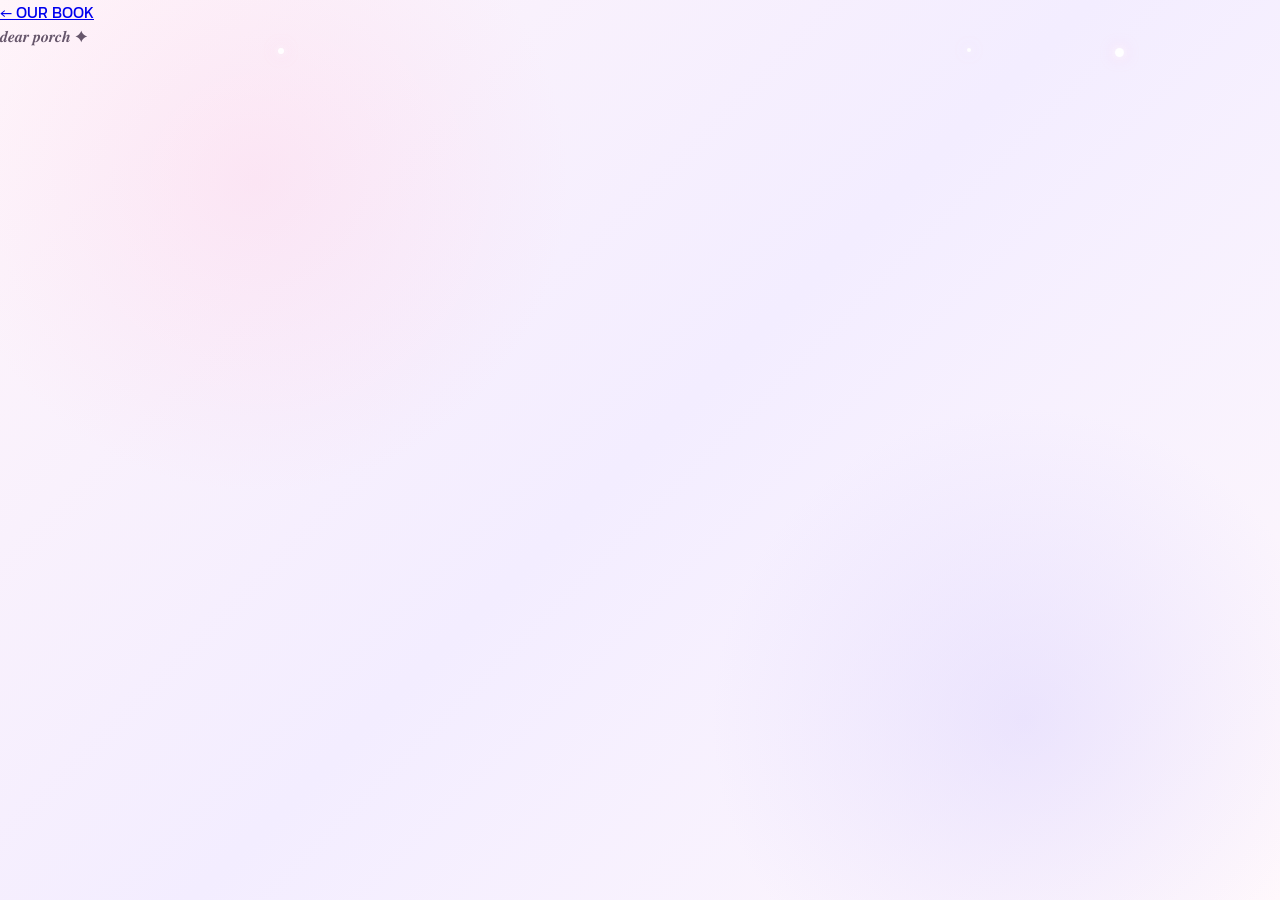
==== commit 2c67f0ce: "Update 100-reasons.html" ====
--- a/100-reasons.html
+++ b/100-reasons.html
@@ -2,943 +2,82 @@
 <html lang="th">
 
 <head>
+
     <meta charset="UTF-8">
-    <meta name="viewport" content="width=device-width, initial-scale=1.0">
+    <meta name="viewport"
+          content="width=device-width, initial-scale=1.0">
 
-    <title>100 Reasons ♡ Dear Porch</title>
+    <title>100 Reasons ♡</title>
 
     <link rel="stylesheet" href="style.css">
 
-    <style>
-
-        .reasons-page {
-            min-height: 100vh;
-            padding: 45px 15px 100px;
-            position: relative;
-            overflow: hidden;
-        }
-
-        .reasons-container {
-            width: min(900px, 94vw);
-            margin: auto;
-            position: relative;
-            z-index: 2;
-        }
-
-        /* HEADER */
-
-        .reasons-header {
-            text-align: center;
-            margin-bottom: 45px;
-
-            animation: headerIn 1s ease both;
-        }
-
-        .reasons-header h1 {
-            font-size: clamp(34px, 9vw, 58px);
-            color: #85618f;
-
-            text-shadow:
-                0 3px 0 #fff,
-                0 8px 25px rgba(120,80,140,.15);
-        }
-
-        .reasons-header p {
-            color: #aa8bb2;
-            margin-top: 10px;
-            line-height: 1.8;
-        }
-
-        @keyframes headerIn {
-
-            from {
-                opacity: 0;
-                transform: translateY(-30px) scale(.96);
-            }
-
-            to {
-                opacity: 1;
-                transform: translateY(0) scale(1);
-            }
-
-        }
-
-        /* REASONS */
-
-        .reasons-list {
-            display: flex;
-            flex-direction: column;
-            gap: 14px;
-        }
-
-        .reason-card {
-            display: flex;
-            align-items: flex-start;
-            gap: 15px;
-
-            padding: 18px 20px;
-
-            border-radius: 22px;
-
-            background: rgba(255,255,255,.68);
-
-            border: 1px solid rgba(170,135,180,.22);
-
-            backdrop-filter: blur(14px);
-            -webkit-backdrop-filter: blur(14px);
-
-            box-shadow:
-                0 10px 30px rgba(120,80,140,.07),
-                inset 0 0 25px rgba(255,255,255,.65);
-
-            opacity: 0;
-            transform: translateY(35px) scale(.97);
-
-            transition:
-                transform .45s ease,
-                box-shadow .45s ease,
-                background .45s ease;
-
-            cursor: default;
-        }
-
-        .reason-card.show {
-            opacity: 1;
-            transform: translateY(0) scale(1);
-        }
-
-        .reason-card:hover {
-            transform: translateX(7px) scale(1.01);
-
-            background: rgba(255,255,255,.86);
-
-            box-shadow:
-                0 16px 35px rgba(120,80,140,.13),
-                0 0 25px rgba(210,175,220,.18);
-        }
-
-        /* NUMBER */
-
-        .reason-number {
-            flex: 0 0 auto;
-
-            width: 48px;
-            height: 48px;
-
-            display: flex;
-            align-items: center;
-            justify-content: center;
-
-            border-radius: 50%;
-
-            background:
-                linear-gradient(
-                    135deg,
-                    #f7eaf8,
-                    #fff
-                );
-
-            color: #906b99;
-
-            font-size: 13px;
-            font-weight: bold;
-
-            box-shadow:
-                0 6px 18px rgba(120,80,140,.1);
-
-            transition: .4s ease;
-        }
-
-        .reason-card:hover .reason-number {
-            transform: rotate(8deg) scale(1.12);
-
-            box-shadow:
-                0 8px 22px rgba(120,80,140,.16);
-        }
-
-        /* TEXT */
-
-        .reason-text {
-            color: #665c69;
-
-            font-size: 15px;
-
-            line-height: 1.75;
-
-            padding-top: 7px;
-        }
-
-        /* SPECIAL LAST */
-
-        .reason-card.last {
-            margin-top: 12px;
-
-            background:
-                linear-gradient(
-                    135deg,
-                    rgba(250,237,251,.9),
-                    rgba(255,247,249,.9)
-                );
-
-            border: 1px solid rgba(180,140,190,.35);
-
-            box-shadow:
-                0 18px 45px rgba(120,80,140,.14);
-        }
-
-        .reason-card.last .reason-number {
-            background: #fff;
-
-            color: #a05e87;
-        }
-
-        /* GLITTER */
-
-        .glitter {
-            position: fixed;
-
-            width: 7px;
-            height: 7px;
-
-            border-radius: 50%;
-
-            background: rgba(190,155,200,.6);
-
-            box-shadow:
-                0 0 12px rgba(210,180,220,.8);
-
-            pointer-events: none;
-
-            z-index: 1;
-
-            animation:
-                floatGlitter 7s ease-in-out infinite,
-                blinkGlitter 2.5s ease-in-out infinite;
-        }
-
-        .g1 {
-            left: 6%;
-            top: 18%;
-        }
-
-        .g2 {
-            left: 15%;
-            top: 70%;
-            animation-delay: -2s;
-        }
-
-        .g3 {
-            left: 48%;
-            top: 10%;
-            animation-delay: -4s;
-        }
-
-        .g4 {
-            left: 82%;
-            top: 25%;
-            animation-delay: -1s;
-        }
-
-        .g5 {
-            left: 91%;
-            top: 72%;
-            animation-delay: -3s;
-        }
-
-        .g6 {
-            left: 65%;
-            top: 90%;
-            animation-delay: -5s;
-        }
-
-        @keyframes floatGlitter {
-
-            0%,100% {
-                transform: translate(0,0);
-            }
-
-            50% {
-                transform: translate(20px,-35px);
-            }
-
-        }
-
-        @keyframes blinkGlitter {
-
-            0%,100% {
-                opacity: .15;
-                transform: scale(.7);
-            }
-
-            50% {
-                opacity: .9;
-                transform: scale(1.5);
-            }
-
-        }
-
-        /* BACK */
-
-        .back-button {
-            display: block;
-
-            width: fit-content;
-
-            margin: 45px auto 0;
-
-            padding: 13px 27px;
-
-            border-radius: 999px;
-
-            background: rgba(255,255,255,.78);
-
-            color: #7d5d84;
-
-            text-decoration: none;
-
-            border: 1px solid rgba(160,125,175,.25);
-
-            box-shadow:
-                0 8px 25px rgba(110,75,125,.08);
-
-            transition: .35s ease;
-        }
-
-        .back-button:hover {
-            transform: translateY(-5px) scale(1.04);
-
-            box-shadow:
-                0 15px 30px rgba(110,75,125,.15);
-        }
-
-        /* MOBILE */
-
-        @media(max-width:600px) {
-
-            .reason-card {
-                padding: 15px;
-                gap: 12px;
-            }
-
-            .reason-number {
-                width: 42px;
-                height: 42px;
-            }
-
-            .reason-text {
-                font-size: 14px;
-            }
-
-        }
-
-    </style>
-
 </head>
-
 
 <body>
 
+<div class="ambient"></div>
+<div class="glitter-container"></div>
 
-    <!-- FLOATING GLITTER -->
+<header class="page-header">
 
-    <span class="glitter g1"></span>
-    <span class="glitter g2"></span>
-    <span class="glitter g3"></span>
-    <span class="glitter g4"></span>
-    <span class="glitter g5"></span>
-    <span class="glitter g6"></span>
+    <a href="index.html" class="back-button">
+        ← OUR BOOK
+    </a>
+
+    <p class="brand">
+        𝒅𝒆𝒂𝒓 𝒑𝒐𝒓𝒄𝒉 ✦
+    </p>
+
+</header>
 
 
-    <main class="reasons-page">
+<main class="page">
 
-        <div class="reasons-container">
+    <section class="page-intro reveal">
+
+        <p class="eyebrow">
+            ✦ 100 reasons ✦
+        </p>
+
+        <h1>
+            100 Reasons
+        </h1>
+
+        <p>
+            100 เหตุผลที่เค้ารู้สึกโชคดี
+            <br>
+            ที่ได้มีเธออยู่ในชีวิต
+        </p>
+
+    </section>
 
 
-            <!-- HEADER -->
-
-            <header class="reasons-header">
-
-                <h1>
-                    ♡ 100 Reasons ♡
-                </h1>
-
-                <p>
-                    100 เหตุผลที่เค้ารักเธอ
-                    <br>
-                    ถึงจะมีมากกว่า 100 ข้อก็ตาม 🩷
-                </p>
-
-            </header>
+    <section
+        class="reasons-grid"
+        id="reasonsGrid">
+    </section>
 
 
-            <!-- LIST -->
+    <section class="reasons-ending reveal">
 
-            <section class="reasons-list">
+        <div class="glass-card">
 
+            <p>
+                และถ้าให้เค้าเขียนต่อ…
+            </p>
 
-                <div class="reason-card">
-                    <div class="reason-number">01</div>
-                    <div class="reason-text">เธอทำให้เค้ายิ้มง่ายขึ้น</div>
-                </div>
-
-                <div class="reason-card">
-                    <div class="reason-number">02</div>
-                    <div class="reason-text">เธอชอบบอกรักเค้าทุกคืน</div>
-                </div>
-
-                <div class="reason-card">
-                    <div class="reason-number">03</div>
-                    <div class="reason-text">เธอถือกระเป๋าให้ตลอด</div>
-                </div>
-
-                <div class="reason-card">
-                    <div class="reason-number">04</div>
-                    <div class="reason-text">เธอสุภาพมาก</div>
-                </div>
-
-                <div class="reason-card">
-                    <div class="reason-number">05</div>
-                    <div class="reason-text">เธอตั้งใจเรียน</div>
-                </div>
-
-                <div class="reason-card">
-                    <div class="reason-number">06</div>
-                    <div class="reason-text">เธอเป็นห่วงเค้าเสมอ</div>
-                </div>
-
-                <div class="reason-card">
-                    <div class="reason-number">07</div>
-                    <div class="reason-text">เธอชอบง้อเค้า</div>
-                </div>
-
-                <div class="reason-card">
-                    <div class="reason-number">08</div>
-                    <div class="reason-text">เธอทำให้พ่อแม่เค้าชอบ</div>
-                </div>
-
-                <div class="reason-card">
-                    <div class="reason-number">09</div>
-                    <div class="reason-text">เธอทำให้ชีวิตเค้ามีสีสัน</div>
-                </div>
-
-                <div class="reason-card">
-                    <div class="reason-number">10</div>
-                    <div class="reason-text">เธอดูมีอนาคตมากกก</div>
-                </div>
-
-                <div class="reason-card">
-                    <div class="reason-number">11</div>
-                    <div class="reason-text">พ่อแม่เธอปฏิบัติกับเค้าดีมาก</div>
-                </div>
-
-                <div class="reason-card">
-                    <div class="reason-number">12</div>
-                    <div class="reason-text">อยู่กับเธอแล้วสบายใจมาก ๆ</div>
-                </div>
-
-                <div class="reason-card">
-                    <div class="reason-number">13</div>
-                    <div class="reason-text">เธอเป็นที่พึ่งให้ตลอด</div>
-                </div>
-
-                <div class="reason-card">
-                    <div class="reason-number">14</div>
-                    <div class="reason-text">เธอมีเวลาให้</div>
-                </div>
-
-                <div class="reason-card">
-                    <div class="reason-number">15</div>
-                    <div class="reason-text">เธอคอยตามใจตลอด</div>
-                </div>
-
-                <div class="reason-card">
-                    <div class="reason-number">16</div>
-                    <div class="reason-text">เธอคอยรับฟังปัญหาของเค้า</div>
-                </div>
-
-                <div class="reason-card">
-                    <div class="reason-number">17</div>
-                    <div class="reason-text">เธอคอยดูแล</div>
-                </div>
-
-                <div class="reason-card">
-                    <div class="reason-number">18</div>
-                    <div class="reason-text">เธอคอยชม</div>
-                </div>
-
-                <div class="reason-card">
-                    <div class="reason-number">19</div>
-                    <div class="reason-text">เธอไม่กดใจผู้หญิง ไม่รี ไม่ฟอล</div>
-                </div>
-
-                <div class="reason-card">
-                    <div class="reason-number">20</div>
-                    <div class="reason-text">เธอไม่มีความลับกับเค้า</div>
-                </div>
-
-                <div class="reason-card">
-                    <div class="reason-number">21</div>
-                    <div class="reason-text">เธอไม่กินเหล้า ไม่สูบบุหรี่</div>
-                </div>
-
-                <div class="reason-card">
-                    <div class="reason-number">22</div>
-                    <div class="reason-text">เธอไม่ติดเพื่อน</div>
-                </div>
-
-                <div class="reason-card">
-                    <div class="reason-number">23</div>
-                    <div class="reason-text">เธอไม่เที่ยวกลางคืน</div>
-                </div>
-
-                <div class="reason-card">
-                    <div class="reason-number">24</div>
-                    <div class="reason-text">เธอคอยชมตลอด</div>
-                </div>
-
-                <div class="reason-card">
-                    <div class="reason-number">25</div>
-                    <div class="reason-text">เธอคอยลูบหัวตลอดด</div>
-                </div>
-
-                <div class="reason-card">
-                    <div class="reason-number">26</div>
-                    <div class="reason-text">เธอทำให้รู้สึกปลอดภัยตอนอยู่กับเธอ</div>
-                </div>
-
-                <div class="reason-card">
-                    <div class="reason-number">27</div>
-                    <div class="reason-text">เธอคอยรายงานตลอดว่าไปไหนทำอะไร</div>
-                </div>
-
-                <div class="reason-card">
-                    <div class="reason-number">28</div>
-                    <div class="reason-text">เค้าไม่ให้ไปไหน ไม่ให้ทำอะไรก็ไม่ทำ</div>
-                </div>
-
-                <div class="reason-card">
-                    <div class="reason-number">29</div>
-                    <div class="reason-text">เธอแคร์ความรู้สึกเค้า</div>
-                </div>
-
-                <div class="reason-card">
-                    <div class="reason-number">30</div>
-                    <div class="reason-text">เธอคอยทำอะไรเพื่อเค้า</div>
-                </div>
-
-                <div class="reason-card">
-                    <div class="reason-number">31</div>
-                    <div class="reason-text">เธอปรับในเรื่องที่เค้าไม่โอเค</div>
-                </div>
-
-                <div class="reason-card">
-                    <div class="reason-number">32</div>
-                    <div class="reason-text">เธอหล่อมากก</div>
-                </div>
-
-                <div class="reason-card">
-                    <div class="reason-number">33</div>
-                    <div class="reason-text">เธอทำตัวน่ารักกับเค้า</div>
-                </div>
-
-                <div class="reason-card">
-                    <div class="reason-number">34</div>
-                    <div class="reason-text">เธอน่ารักกับเค้าแค่คนเดียว</div>
-                </div>
-
-                <div class="reason-card">
-                    <div class="reason-number">35</div>
-                    <div class="reason-text">เธอดูแลตัวเอง</div>
-                </div>
-
-                <div class="reason-card">
-                    <div class="reason-number">36</div>
-                    <div class="reason-text">เธอติดเค้ามากกก ติดแฟน</div>
-                </div>
-
-                <div class="reason-card">
-                    <div class="reason-number">37</div>
-                    <div class="reason-text">ไปไหนก็ไปด้วยกันตลอดด เค้าอยู่ไหนเธอก็จะมาหา</div>
-                </div>
-
-                <div class="reason-card">
-                    <div class="reason-number">38</div>
-                    <div class="reason-text">เธอทำให้ทุกช่วงเวลาที่อยู่ด้วยกันมีความหมาย</div>
-                </div>
-
-                <div class="reason-card">
-                    <div class="reason-number">39</div>
-                    <div class="reason-text">เธอไม่เฟรนลี่กับคนอื่น</div>
-                </div>
-
-                <div class="reason-card">
-                    <div class="reason-number">40</div>
-                    <div class="reason-text">เธอทำให้เค้ารู้สึกไว้ใจ</div>
-                </div>
-
-                <div class="reason-card">
-                    <div class="reason-number">41</div>
-                    <div class="reason-text">เธอคอยแกะกุ้งให้เค้า</div>
-                </div>
-
-                <div class="reason-card">
-                    <div class="reason-number">42</div>
-                    <div class="reason-text">เธอคอยย่างหมูให้เค้า</div>
-                </div>
-
-                <div class="reason-card">
-                    <div class="reason-number">43</div>
-                    <div class="reason-text">เธอเก็บดอกไม้มาง้อเค้า</div>
-                </div>
-
-                <div class="reason-card">
-                    <div class="reason-number">44</div>
-                    <div class="reason-text">เธอคอยพาไปกินของอร่อย</div>
-                </div>
-
-                <div class="reason-card">
-                    <div class="reason-number">45</div>
-                    <div class="reason-text">เธอพาไปซื้อนมกล้วย</div>
-                </div>
-
-                <div class="reason-card">
-                    <div class="reason-number">46</div>
-                    <div class="reason-text">เธอพูดจาน่ารัก</div>
-                </div>
-
-                <div class="reason-card">
-                    <div class="reason-number">47</div>
-                    <div class="reason-text">เธออินกับสิ่งที่เค้าอินเหมือนกัน</div>
-                </div>
-
-                <div class="reason-card">
-                    <div class="reason-number">48</div>
-                    <div class="reason-text">เธอชอบอะไรคล้าย ๆ กัน</div>
-                </div>
-
-                <div class="reason-card">
-                    <div class="reason-number">49</div>
-                    <div class="reason-text">เธอชัดเจนกับเค้า</div>
-                </div>
-
-                <div class="reason-card">
-                    <div class="reason-number">50</div>
-                    <div class="reason-text">เธอให้เกียรติเค้า</div>
-                </div>
-
-                <div class="reason-card">
-                    <div class="reason-number">51</div>
-                    <div class="reason-text">เธอคอยเล่านิทานก่อนนอนกล่อมนอนตลอด</div>
-                </div>
-
-                <div class="reason-card">
-                    <div class="reason-number">52</div>
-                    <div class="reason-text">เธอไม่เคยขัดตอนที่บอกให้เล่านิทานหรือกล่อมนอน</div>
-                </div>
-
-                <div class="reason-card">
-                    <div class="reason-number">53</div>
-                    <div class="reason-text">ถึงจะง่วงเธอก็ไม่เคยบ่นเลย แถมกล่อมเหมือนเดิม</div>
-                </div>
-
-                <div class="reason-card">
-                    <div class="reason-number">54</div>
-                    <div class="reason-text">เธอไม่หงุดหงิด ใจเย็นมากก</div>
-                </div>
-
-                <div class="reason-card">
-                    <div class="reason-number">55</div>
-                    <div class="reason-text">เธอใส่ใจเค้า</div>
-                </div>
-
-                <div class="reason-card">
-                    <div class="reason-number">56</div>
-                    <div class="reason-text">เธอคอยเอาใจเค้า ถึงเค้าจะเอาแต่ใจ</div>
-                </div>
-
-                <div class="reason-card">
-                    <div class="reason-number">57</div>
-                    <div class="reason-text">เธอเรียนรู้สิ่งใหม่ ๆ เสมอ</div>
-                </div>
-
-                <div class="reason-card">
-                    <div class="reason-number">58</div>
-                    <div class="reason-text">เธอดูมีเป้าหมายในชีวิต</div>
-                </div>
-
-                <div class="reason-card">
-                    <div class="reason-number">59</div>
-                    <div class="reason-text">เธอดูเก่งมากกกในหลาย ๆ เรื่อง</div>
-                </div>
-
-                <div class="reason-card">
-                    <div class="reason-number">60</div>
-                    <div class="reason-text">เธอเป็นคนที่พูดแล้วทำ</div>
-                </div>
-
-                <div class="reason-card">
-                    <div class="reason-number">61</div>
-                    <div class="reason-text">เธอทำให้เค้ามองเห็นอนาคตร่วมกัน</div>
-                </div>
-
-                <div class="reason-card">
-                    <div class="reason-number">62</div>
-                    <div class="reason-text">เธอมีไลฟ์สไตล์คล้ายกัน</div>
-                </div>
-
-                <div class="reason-card">
-                    <div class="reason-number">63</div>
-                    <div class="reason-text">ภาษารักก็คล้าย ๆ กัน</div>
-                </div>
-
-                <div class="reason-card">
-                    <div class="reason-number">64</div>
-                    <div class="reason-text">เธอปรับตัวให้เข้ากับเค้า</div>
-                </div>
-
-                <div class="reason-card">
-                    <div class="reason-number">65</div>
-                    <div class="reason-text">เธอทำให้เค้ารู้สึกมั่นใจมากตอนอยู่กับเธอ</div>
-                </div>
-
-                <div class="reason-card">
-                    <div class="reason-number">66</div>
-                    <div class="reason-text">เธอทำให้รู้สึกอุ่นใจ</div>
-                </div>
-
-                <div class="reason-card">
-                    <div class="reason-number">67</div>
-                    <div class="reason-text">เธอเป็นกำลังใจในการใช้ชีวิตของเค้า</div>
-                </div>
-
-                <div class="reason-card">
-                    <div class="reason-number">68</div>
-                    <div class="reason-text">เธอเป็นเป้าหมายในชีวิตของเค้า</div>
-                </div>
-
-                <div class="reason-card">
-                    <div class="reason-number">69</div>
-                    <div class="reason-text">เธอทำให้ชีวิต ม.ปลาย ของเค้ามีความหมาย</div>
-                </div>
-
-                <div class="reason-card">
-                    <div class="reason-number">70</div>
-                    <div class="reason-text">เธอคอยสร้างความทรงจำดี ๆ ด้วยกัน</div>
-                </div>
-
-                <div class="reason-card">
-                    <div class="reason-number">71</div>
-                    <div class="reason-text">เธอมีเป้าหมายเดียวกัน</div>
-                </div>
-
-                <div class="reason-card">
-                    <div class="reason-number">72</div>
-                    <div class="reason-text">เธอเป็นคนทัศนคติดีมาก ๆ</div>
-                </div>
-
-                <div class="reason-card">
-                    <div class="reason-number">73</div>
-                    <div class="reason-text">เธอมีความเป็นผู้ใหญ่มาก ๆ</div>
-                </div>
-
-                <div class="reason-card">
-                    <div class="reason-number">74</div>
-                    <div class="reason-text">เธอดูเป็นสุภาพบุรุษ</div>
-                </div>
-
-                <div class="reason-card">
-                    <div class="reason-number">75</div>
-                    <div class="reason-text">เธอเล่นเกมเป็นเพื่อนเค้าได้</div>
-                </div>
-
-                <div class="reason-card">
-                    <div class="reason-number">76</div>
-                    <div class="reason-text">เธอคอยแสดงด้านหึงหวงเค้าออกมา</div>
-                </div>
-
-                <div class="reason-card">
-                    <div class="reason-number">77</div>
-                    <div class="reason-text">เธอทำให้เค้าไม่ต้องกังวลว่าเธอจะไม่รักเค้ามั้ย</div>
-                </div>
-
-                <div class="reason-card">
-                    <div class="reason-number">78</div>
-                    <div class="reason-text">เธอคอยอยู่กับเค้าในวันที่เค้าไม่ได้น่ารัก</div>
-                </div>
-
-                <div class="reason-card">
-                    <div class="reason-number">79</div>
-                    <div class="reason-text">เธอพยายามเข้าใจเค้า</div>
-                </div>
-
-                <div class="reason-card">
-                    <div class="reason-number">80</div>
-                    <div class="reason-text">เธอพยายามรักษาความสัมพันธ์</div>
-                </div>
-
-                <div class="reason-card">
-                    <div class="reason-number">81</div>
-                    <div class="reason-text">เธออวดเค้าก็ค่อนข้างเก่ง</div>
-                </div>
-
-                <div class="reason-card">
-                    <div class="reason-number">82</div>
-                    <div class="reason-text">ตอนที่เค้ากำลังเก็บตัง เธอก็ใช้ตังตัวเองมาเลี้ยงเค้า เพราะเธอไม่อยากให้เค้าลำบาก</div>
-                </div>
-
-                <div class="reason-card">
-                    <div class="reason-number">83</div>
-                    <div class="reason-text">เธอคอยพูดกับเค้าอย่างมีเหตุผลเสมอ ถึงแม้จะมีเถียงบ้าง แต่สุดท้ายเธอก็ยอมเค้าตลอด</div>
-                </div>
-
-                <div class="reason-card">
-                    <div class="reason-number">84</div>
-                    <div class="reason-text">เธอรู้จักทำงานแบ่งเบาภาระคนในครอบครัว</div>
-                </div>
-
-                <div class="reason-card">
-                    <div class="reason-number">85</div>
-                    <div class="reason-text">เธอเป็นเด็กดีเชื่อฟังพ่อแม่</div>
-                </div>
-
-                <div class="reason-card">
-                    <div class="reason-number">86</div>
-                    <div class="reason-text">เธอเคารพผู้ใหญ่ วางตัวดี มีมารยาท</div>
-                </div>
-
-                <div class="reason-card">
-                    <div class="reason-number">87</div>
-                    <div class="reason-text">เธอทำให้เค้ารู้สึกจริง ๆ ว่าเธอรักเค้าจริง ๆ</div>
-                </div>
-
-                <div class="reason-card">
-                    <div class="reason-number">88</div>
-                    <div class="reason-text">เธอทำให้เค้ารู้สึกสบายใจเรื่องผู้หญิงได้ จากคนที่ระแวงมาก ๆ</div>
-                </div>
-
-                <div class="reason-card">
-                    <div class="reason-number">89</div>
-                    <div class="reason-text">เธอให้เค้าเป็นที่ 1 เสมอ</div>
-                </div>
-
-                <div class="reason-card">
-                    <div class="reason-number">90</div>
-                    <div class="reason-text">เธอวางแผนอนาคตที่มีเค้าด้วย</div>
-                </div>
-
-                <div class="reason-card">
-                    <div class="reason-number">91</div>
-                    <div class="reason-text">เธอคอยซัพพอร์ตเค้าในหลายเรื่อง</div>
-                </div>
-
-                <div class="reason-card">
-                    <div class="reason-number">92</div>
-                    <div class="reason-text">เธอเป็นคนที่ทำให้เค้าอยากพยายามเพื่อใครสักคนหนึ่ง</div>
-                </div>
-
-                <div class="reason-card">
-                    <div class="reason-number">93</div>
-                    <div class="reason-text">เธอทำให้เค้าได้เจอกับความรักที่ดีจริง ๆ จากคนที่พยายามเหมือน ๆ กัน ถึงแม้จะผิดพลาดไปบ้าง เธอก็ยังพยายามต่อมาเรื่อย ๆ</div>
-                </div>
-
-                <div class="reason-card">
-                    <div class="reason-number">94</div>
-                    <div class="reason-text">เธอใจดีมากกกับเด็ก หรือว่าสัตว์เล็กสัตว์น้อย</div>
-                </div>
-
-                <div class="reason-card">
-                    <div class="reason-number">95</div>
-                    <div class="reason-text">เธอดูเป็นคนอ่อนโยนมาก</div>
-                </div>
-
-                <div class="reason-card">
-                    <div class="reason-number">96</div>
-                    <div class="reason-text">เธอดูเป็นคนอบอุ่นมาก ๆ ทั้งการพูดและการกระทำ</div>
-                </div>
-
-                <div class="reason-card">
-                    <div class="reason-number">97</div>
-                    <div class="reason-text">การที่จะทำอะไรสักอย่าง หรือพูดอะไรสักอย่าง คือเธอคิดมาแล้ว</div>
-                </div>
-
-                <div class="reason-card">
-                    <div class="reason-number">98</div>
-                    <div class="reason-text">เธอเป็นคนที่ตลกเฮฮา เป็นรอยยิ้มให้เค้า ทำให้เค้ามีความสุข เป็นพลังบวกให้เค้าเสมอ</div>
-                </div>
-
-                <div class="reason-card">
-                    <div class="reason-number">99</div>
-                    <div class="reason-text">เธอทำทุกอย่างเพื่อที่จะให้ความสัมพันธ์เราดีขึ้น ต่อให้จะเป็นช่วงขาลง เธอก็ยังคุยกับเค้าเพื่อที่จะได้เข้าใจกัน ทำให้ความสัมพันธ์ดีขึ้น</div>
-                </div>
-
-                <div class="reason-card last">
-                    <div class="reason-number">100</div>
-                    <div class="reason-text">
-                        ความพยายามทุกอย่างในชีวิตของเธอ มันทำให้เค้ารู้สึกว่าเธอพึ่งพาได้ ทุกอย่างที่เธอทำ ไม่ว่าจะเป็นการแสดงความรัก พยายามทำทุกอย่างให้เค้า ถึงแม้จะไม่เก่งแต่ก็พยายาม ทำให้เค้ารู้สึกรักเธอมาก ๆ
-                    </div>
-                </div>
-
-
-            </section>
-
-
-            <a
-                href="index.html"
-                class="back-button"
-            >
-                ♡ กลับไปหน้าแรก
-            </a>
-
+            <h2>
+                เค้าก็คงเขียนได้อีกเยอะเลย ♡
+            </h2>
 
         </div>
 
-    </main>
+    </section>
+
+</main>
 
 
-    <script>
-
-        const reasons =
-            document.querySelectorAll(".reason-card");
-
-        const reasonObserver =
-            new IntersectionObserver(
-
-                entries => {
-
-                    entries.forEach(entry => {
-
-                        if (entry.isIntersecting) {
-
-                            entry.target.classList.add("show");
-
-                            reasonObserver.unobserve(
-                                entry.target
-                            );
-
-                        }
-
-                    });
-
-                },
-
-                {
-                    threshold: 0.12
-                }
-
-            );
-
-
-        reasons.forEach((card, index) => {
-
-            card.style.transitionDelay =
-                `${Math.min(index * 0.018, 0.25)}s`;
-
-            reasonObserver.observe(card);
-
-        });
-
-    </script>
+<script src="script.js"></script>
 
 </body>
-
 </html>
--- a/style.css
+++ b/style.css
@@ -1,13 +1,9 @@
-/* =========================================
-   DEAR PORCH ✦ GLOBAL
-========================================= */
-
-@import url('https://fonts.googleapis.com/css2?family=Itim&family=Kanit:wght@300;400;500&display=swap');
+@import url('https://fonts.googleapis.com/css2?family=Itim&family=Kanit:wght@300;400;500;600&display=swap');
 
 * {
-    box-sizing: border-box;
     margin: 0;
     padding: 0;
+    box-sizing: border-box;
 }
 
 html {
@@ -15,204 +11,556 @@
 }
 
 body {
+    font-family: 'Kanit', sans-serif;
+    background:
+        radial-gradient(circle at 20% 20%, rgba(255, 190, 220, 0.25), transparent 25%),
+        radial-gradient(circle at 80% 80%, rgba(190, 180, 255, 0.25), transparent 25%),
+        linear-gradient(135deg, #fff5fa, #f3edff, #fff8fc);
+    color: #66566b;
     min-height: 100vh;
     overflow-x: hidden;
-    font-family: 'Kanit', sans-serif;
-    background:
-        radial-gradient(circle at 20% 20%, rgba(255,255,255,.9), transparent 25%),
-        radial-gradient(circle at 80% 80%, rgba(226,205,255,.5), transparent 30%),
-        linear-gradient(135deg, #fffaff, #f4eaff, #fff8fc);
-    color: #66576d;
-}
-
-
-/* =========================================
-   ✦ BACKGROUND GLITTER
-========================================= */
-
-body::before,
-body::after {
-    content: "";
+}
+
+/* =========================
+   Glitter
+========================= */
+
+.glitter {
     position: fixed;
-    inset: 0;
+    width: 7px;
+    height: 7px;
+    border-radius: 50%;
+    background: rgba(255, 255, 255, 0.95);
+    box-shadow:
+        0 0 8px rgba(255, 255, 255, 0.9),
+        0 0 16px rgba(255, 190, 225, 0.7);
     pointer-events: none;
     z-index: 0;
-}
-
-body::before {
-    background-image:
-        radial-gradient(circle, rgba(255,255,255,.95) 0 2px, transparent 3px),
-        radial-gradient(circle, rgba(210,180,235,.55) 0 1.5px, transparent 3px);
-    background-size: 85px 85px, 130px 130px;
-    animation: glitterMove 12s linear infinite;
-}
-
-body::after {
-    background:
-        radial-gradient(circle at 15% 30%, rgba(255,190,220,.18), transparent 18%),
-        radial-gradient(circle at 85% 60%, rgba(190,180,255,.2), transparent 20%);
-    animation: glowMove 8s ease-in-out infinite alternate;
-}
-
-@keyframes glitterMove {
-    from {
-        background-position: 0 0, 0 0;
-    }
-
-    to {
-        background-position: 100px 180px, -120px 150px;
-    }
-}
-
-@keyframes glowMove {
-    from {
-        transform: scale(1);
-        opacity: .7;
-    }
-
-    to {
-        transform: scale(1.15);
+    animation: glitterFloat linear infinite;
+}
+
+@keyframes glitterFloat {
+    0% {
+        transform: translateY(110vh) scale(0.4);
+        opacity: 0;
+    }
+
+    15% {
         opacity: 1;
     }
-}
-
-
-/* =========================================
-   ✦ WELCOME
-========================================= */
-
-#app {
+
+    50% {
+        transform: translateY(50vh) translateX(25px) scale(1);
+        opacity: 0.9;
+    }
+
+    100% {
+        transform: translateY(-10vh) translateX(-30px) scale(0.5);
+        opacity: 0;
+    }
+}
+
+/* =========================
+   Main
+========================= */
+
+main {
     position: relative;
-    z-index: 1;
+    z-index: 2;
+}
+
+section {
     min-height: 100vh;
-}
-
-.welcome-page {
-    position: relative;
-    min-height: 100vh;
-    width: 100%;
-    padding: 35px 20px 55px;
-
+    padding: 80px 20px;
     display: flex;
     flex-direction: column;
     align-items: center;
     justify-content: center;
-
+    position: relative;
+}
+
+/* =========================
+   Opening
+========================= */
+
+.hero {
     text-align: center;
-
+    overflow: hidden;
+}
+
+.hero::before {
+    content: "";
+    position: absolute;
+    width: 450px;
+    height: 450px;
+    border-radius: 50%;
+    background: rgba(255, 202, 228, 0.25);
+    filter: blur(70px);
+    animation: pulseGlow 5s ease-in-out infinite;
+}
+
+@keyframes pulseGlow {
+    0%, 100% {
+        transform: scale(0.9);
+        opacity: 0.5;
+    }
+
+    50% {
+        transform: scale(1.15);
+        opacity: 0.9;
+    }
+}
+
+.hero-content {
+    position: relative;
+    z-index: 2;
+    max-width: 800px;
+}
+
+.hero-small {
+    font-size: 15px;
+    letter-spacing: 3px;
+    color: #ad8db7;
+    margin-bottom: 20px;
+    animation: fadeUp 1.5s ease forwards;
+}
+
+.hero h1 {
+    font-family: 'Itim', cursive;
+    font-size: clamp(48px, 10vw, 95px);
+    color: #9d759f;
+    text-shadow:
+        0 4px 15px rgba(180, 130, 180, 0.2);
+    margin-bottom: 25px;
+}
+
+.typing {
+    min-height: 55px;
+    font-size: clamp(19px, 4vw, 28px);
+    color: #756278;
+    line-height: 1.8;
+}
+
+.cursor {
+    display: inline-block;
+    width: 2px;
+    height: 25px;
+    background: #9d759f;
+    margin-left: 4px;
+    animation: blink 0.8s infinite;
+}
+
+@keyframes blink {
+    50% {
+        opacity: 0;
+    }
+}
+
+/* =========================
+   Buttons
+========================= */
+
+.next-btn,
+.memory-btn {
+    margin-top: 35px;
+    padding: 14px 30px;
+    border: none;
+    border-radius: 999px;
+    background: rgba(255, 255, 255, 0.72);
+    color: #8d6c96;
+    font-family: inherit;
+    font-size: 16px;
+    cursor: pointer;
+    box-shadow:
+        0 10px 30px rgba(160, 120, 170, 0.15),
+        inset 0 0 0 1px rgba(255, 255, 255, 0.8);
+    backdrop-filter: blur(12px);
+    transition: 0.35s ease;
+}
+
+.next-btn:hover,
+.memory-btn:hover {
+    transform: translateY(-5px) scale(1.04);
+    box-shadow:
+        0 15px 35px rgba(160, 120, 170, 0.25);
+}
+
+.next-btn:active,
+.memory-btn:active {
+    transform: scale(0.94);
+}
+
+/* =========================
+   Titles
+========================= */
+
+.section-title {
+    text-align: center;
+    margin-bottom: 45px;
+}
+
+.section-title h2 {
+    font-family: 'Itim', cursive;
+    font-size: clamp(36px, 7vw, 60px);
+    color: #97739d;
+    margin-bottom: 10px;
+}
+
+.section-title p {
+    color: #aa91ad;
+    font-size: 15px;
+}
+
+/* =========================
+   Glass Card
+========================= */
+
+.glass-card {
+    width: min(900px, 94%);
+    padding: 40px;
+    border-radius: 35px;
+    background: rgba(255, 255, 255, 0.62);
+    border: 1px solid rgba(255, 255, 255, 0.8);
+    box-shadow:
+        0 25px 70px rgba(150, 120, 160, 0.13),
+        inset 0 1px 0 rgba(255, 255, 255, 0.9);
+    backdrop-filter: blur(18px);
+    -webkit-backdrop-filter: blur(18px);
+    line-height: 2;
+}
+
+/* =========================
+   Story
+========================= */
+
+.story-container {
+    width: min(900px, 94%);
+}
+
+.story-card {
+    position: relative;
+    margin: 35px 0;
+    padding: 35px;
+    border-radius: 30px;
+    background: rgba(255, 255, 255, 0.68);
+    border: 1px solid rgba(255, 255, 255, 0.85);
+    box-shadow: 0 20px 55px rgba(140, 110, 150, 0.13);
+    backdrop-filter: blur(15px);
+    overflow: hidden;
+}
+
+.story-card::before {
+    content: "";
+    position: absolute;
+    width: 120px;
+    height: 120px;
+    border-radius: 50%;
+    background: rgba(255, 190, 220, 0.18);
+    top: -50px;
+    right: -50px;
+}
+
+.story-card h3 {
+    font-family: 'Itim', cursive;
+    font-size: 27px;
+    color: #98719c;
+    margin-bottom: 18px;
+}
+
+.story-card p {
+    font-size: 16px;
+    color: #6f6272;
+    line-height: 2;
+    white-space: pre-line;
+}
+
+/* =========================
+   Couple Images
+========================= */
+
+.photo-frame {
+    width: min(480px, 90%);
+    margin: 30px auto;
+    padding: 12px;
+    background: rgba(255, 255, 255, 0.8);
+    border-radius: 30px;
+    box-shadow:
+        0 20px 45px rgba(130, 100, 150, 0.18);
+    transform: rotate(-1deg);
+    transition: 0.5s ease;
+}
+
+.photo-frame:nth-child(even) {
+    transform: rotate(1deg);
+}
+
+.photo-frame:hover {
+    transform: rotate(0deg) scale(1.03);
+}
+
+.photo-frame img {
+    display: block;
+    width: 100%;
+    aspect-ratio: 4 / 3;
+    object-fit: cover;
+    border-radius: 22px;
+}
+
+/* =========================
+   Timeline
+========================= */
+
+.timeline {
+    width: min(850px, 94%);
+    position: relative;
+}
+
+.timeline::before {
+    content: "";
+    position: absolute;
+    left: 50%;
+    top: 0;
+    bottom: 0;
+    width: 2px;
+    background: linear-gradient(
+        to bottom,
+        transparent,
+        #d9b8dd,
+        #efc6d8,
+        transparent
+    );
+    transform: translateX(-50%);
+}
+
+.timeline-item {
+    width: 50%;
+    padding: 20px 35px;
+    position: relative;
+}
+
+.timeline-item:nth-child(odd) {
+    align-self: flex-start;
+    text-align: right;
+}
+
+.timeline-item:nth-child(even) {
+    align-self: flex-end;
+    text-align: left;
+}
+
+.timeline-dot {
+    position: absolute;
+    width: 15px;
+    height: 15px;
+    border-radius: 50%;
+    background: #d9a8ca;
+    box-shadow:
+        0 0 0 7px rgba(217, 168, 202, 0.18),
+        0 0 20px rgba(217, 168, 202, 0.45);
+    top: 30px;
+}
+
+.timeline-item:nth-child(odd) .timeline-dot {
+    right: -7px;
+}
+
+.timeline-item:nth-child(even) .timeline-dot {
+    left: -7px;
+}
+
+.timeline-content {
+    background: rgba(255, 255, 255, 0.68);
+    border-radius: 25px;
+    padding: 25px;
+    box-shadow: 0 15px 40px rgba(140, 110, 150, 0.12);
+    backdrop-filter: blur(12px);
+}
+
+.timeline-content h3 {
+    color: #98719c;
+    font-family: 'Itim', cursive;
+    font-size: 25px;
+}
+
+.timeline-content p {
+    line-height: 1.9;
+    margin-top: 8px;
+}
+
+/* =========================
+   About
+========================= */
+
+.about-grid {
+    width: min(1000px, 94%);
+    display: grid;
+    grid-template-columns: repeat(2, 1fr);
+    gap: 25px;
+}
+
+.about-card {
+    padding: 30px;
+    border-radius: 30px;
+    background: rgba(255, 255, 255, 0.66);
+    border: 1px solid rgba(255, 255, 255, 0.8);
+    box-shadow: 0 18px 50px rgba(140, 110, 150, 0.12);
+    transition: 0.4s ease;
+}
+
+.about-card:hover {
+    transform: translateY(-8px);
+}
+
+.about-card h3 {
+    font-family: 'Itim', cursive;
+    font-size: 28px;
+    color: #98719c;
+    margin-bottom: 15px;
+}
+
+.about-card p {
+    line-height: 1.9;
+}
+
+/* =========================
+   100 Reasons
+========================= */
+
+.reasons-grid {
+    width: min(1000px, 94%);
+    display: grid;
+    grid-template-columns: repeat(2, 1fr);
+    gap: 18px;
+}
+
+.reason {
+    position: relative;
+    padding: 22px 22px 22px 70px;
+    border-radius: 24px;
+    background: rgba(255, 255, 255, 0.65);
+    border: 1px solid rgba(255, 255, 255, 0.8);
+    box-shadow: 0 12px 35px rgba(140, 110, 150, 0.09);
+    transition:
+        transform 0.35s ease,
+        box-shadow 0.35s ease;
+}
+
+.reason:hover {
+    transform: translateY(-5px) scale(1.01);
+    box-shadow: 0 18px 40px rgba(140, 110, 150, 0.15);
+}
+
+.reason-number {
+    position: absolute;
+    left: 18px;
+    top: 50%;
+    transform: translateY(-50%);
+    width: 36px;
+    height: 36px;
+    display: flex;
+    align-items: center;
+    justify-content: center;
+    border-radius: 50%;
+    background: linear-gradient(135deg, #efc5db, #d8c8ee);
+    color: white;
+    font-size: 12px;
+    font-weight: 600;
+}
+
+.reason-text {
+    line-height: 1.7;
+}
+
+/* =========================
+   Family
+========================= */
+
+.family {
+    width: min(1000px, 94%);
+    display: grid;
+    grid-template-columns: repeat(3, 1fr);
+    gap: 22px;
+}
+
+.family-card {
+    text-align: center;
+    padding: 30px 20px;
+    border-radius: 30px;
+    background: rgba(255, 255, 255, 0.65);
+    box-shadow: 0 18px 45px rgba(140, 110, 150, 0.11);
+    transition: 0.4s ease;
+}
+
+.family-card:hover {
+    transform: translateY(-8px) rotate(1deg);
+}
+
+.family-icon {
+    font-size: 50px;
+    margin-bottom: 12px;
+}
+
+.family-card h3 {
+    font-family: 'Itim', cursive;
+    font-size: 26px;
+    color: #98719c;
+}
+
+/* =========================
+   Message
+========================= */
+
+.love-message {
+    width: min(850px, 94%);
+    padding: 45px;
+    border-radius: 35px;
+    background: rgba(255, 255, 255, 0.67);
+    box-shadow: 0 25px 70px rgba(140, 110, 150, 0.14);
+    line-height: 2.1;
+    font-size: 17px;
+    text-align: left;
+    backdrop-filter: blur(15px);
+}
+
+.love-message::first-letter {
+    color: #d89bb9;
+}
+
+/* =========================
+   Fade Reveal
+========================= */
+
+.reveal {
+    opacity: 0;
+    transform: translateY(45px) scale(0.97);
+    transition:
+        opacity 0.9s ease,
+        transform 0.9s cubic-bezier(0.2, 0.8, 0.2, 1);
+}
+
+.reveal.show {
     opacity: 1;
-    transition:
-        opacity .8s ease,
-        transform .8s ease;
-}
-
-.website-name,
-.menu-logo {
-    font-family: 'Itim', cursive;
-    color: #9874a8;
-    letter-spacing: 2px;
-    font-size: 22px;
-
-    animation: logoFloat 3s ease-in-out infinite;
-}
-
-@keyframes logoFloat {
-    0%, 100% {
-        transform: translateY(0);
-    }
-
-    50% {
-        transform: translateY(-6px);
-    }
-}
-
-
-/* =========================================
-   ✦ CORGI
-========================================= */
-
-.welcome-characters {
-    position: relative;
-    width: min(420px, 90vw);
-    height: 250px;
-
-    margin: 15px auto 5px;
-
-    display: flex;
-    justify-content: center;
-    align-items: flex-end;
-    gap: 10px;
-}
-
-.character {
-    width: 45%;
-    max-width: 190px;
-    object-fit: contain;
-
-    filter:
-        drop-shadow(0 12px 12px rgba(130,90,140,.18));
-
-    animation: corgiFloat 4s ease-in-out infinite;
-}
-
-.character.ink {
-    animation-delay: -.8s;
-}
-
-.character.porch {
-    animation-delay: -2s;
-}
-
-@keyframes corgiFloat {
-    0%, 100% {
-        transform: translateY(0) rotate(0deg);
-    }
-
-    50% {
-        transform: translateY(-12px) rotate(1deg);
-    }
-}
-
-
-/* =========================================
-   ✦ TEXT
-========================================= */
-
-.welcome-text {
-    max-width: 650px;
-    line-height: 1.9;
-    animation: textAppear 1.5s ease both;
-}
-
-.welcome-text p {
-    font-size: 17px;
-    margin: 5px 0;
-}
-
-.welcome-text h1 {
-    margin: 3px 0;
-
-    font-family: 'Itim', cursive;
-    font-size: clamp(42px, 12vw, 72px);
-
-    color: #8c619b;
-
-    text-shadow:
-        0 4px 0 #fff,
-        0 8px 20px rgba(130,90,150,.2);
-
-    animation: titleBounce 2.8s ease-in-out infinite;
-}
-
-.little-message {
-    margin-top: 18px !important;
-    color: #846a89;
-}
-
-@keyframes textAppear {
+    transform: translateY(0) scale(1);
+}
+
+/* =========================
+   Page Transition
+========================= */
+
+.page {
+    display: none;
+    min-height: 100vh;
+}
+
+.page.active {
+    display: block;
+    animation: pageIn 0.8s ease;
+}
+
+@keyframes pageIn {
     from {
         opacity: 0;
-        transform: translateY(20px);
+        transform: translateY(25px);
     }
 
     to {
@@ -221,450 +569,118 @@
     }
 }
 
-@keyframes titleBounce {
-    0%, 100% {
-        transform: translateY(0);
-    }
-
-    50% {
-        transform: translateY(-5px);
-    }
-}
-
-
-/* =========================================
-   ✦ START BUTTON
-========================================= */
-
-.start-button {
-    position: relative;
+/* =========================
+   Floating Heart
+========================= */
+
+.floating-heart {
+    position: fixed;
+    pointer-events: none;
     z-index: 5;
-
-    margin-top: 25px;
-
-    border: 1px solid rgba(160,120,175,.3);
-    border-radius: 999px;
-
-    padding: 14px 28px;
-
-    background: rgba(255,255,255,.72);
-    color: #775783;
-
-    font-family: 'Kanit', sans-serif;
-    font-size: 16px;
-
-    cursor: pointer;
-
-    box-shadow:
-        0 10px 30px rgba(120,80,140,.12),
-        inset 0 0 20px rgba(255,255,255,.7);
-
-    opacity: 0;
-    transform: translateY(15px) scale(.9);
-
-    transition:
-        transform .3s ease,
-        box-shadow .3s ease,
-        background .3s ease,
-        opacity .6s ease;
-}
-
-.start-button.show-button {
-    opacity: 1;
-    transform: translateY(0) scale(1);
-}
-
-.start-button:hover {
-    transform: translateY(-4px) scale(1.05);
-    box-shadow:
-        0 15px 35px rgba(130,80,150,.2),
-        0 0 25px rgba(255,190,235,.35);
-}
-
-.start-button:active {
-    transform: scale(.94);
-}
-
-
-/* =========================================
-   ✦ SPARKLES
-========================================= */
-
-.sparkles {
-    position: fixed;
-    inset: 0;
-    pointer-events: none;
-    overflow: hidden;
-    z-index: 2;
-}
-
-.sparkles span {
-    position: absolute;
-
-    color: rgba(180,145,200,.7);
     font-size: 18px;
-
-    animation:
-        sparkleFloat 5s ease-in-out infinite,
-        sparkleTwinkle 2s ease-in-out infinite;
-}
-
-.sparkles span:nth-child(1) {
-    left: 8%;
-    top: 18%;
-}
-
-.sparkles span:nth-child(2) {
-    left: 22%;
-    top: 75%;
-    animation-delay: -.8s;
-}
-
-.sparkles span:nth-child(3) {
-    left: 37%;
-    top: 13%;
-    animation-delay: -1.4s;
-}
-
-.sparkles span:nth-child(4) {
-    left: 52%;
-    top: 82%;
-    animation-delay: -2s;
-}
-
-.sparkles span:nth-child(5) {
-    left: 67%;
-    top: 20%;
-    animation-delay: -.4s;
-}
-
-.sparkles span:nth-child(6) {
-    left: 78%;
-    top: 65%;
-    animation-delay: -1.2s;
-}
-
-.sparkles span:nth-child(7) {
-    left: 90%;
-    top: 30%;
-    animation-delay: -2.5s;
-}
-
-.sparkles span:nth-child(8) {
-    left: 13%;
-    top: 50%;
-    animation-delay: -1.7s;
-}
-
-.sparkles span:nth-child(9) {
-    left: 45%;
-    top: 35%;
-    animation-delay: -3s;
-}
-
-.sparkles span:nth-child(10) {
-    left: 58%;
-    top: 55%;
-    animation-delay: -1s;
-}
-
-.sparkles span:nth-child(11) {
-    left: 83%;
-    top: 48%;
-    animation-delay: -2.2s;
-}
-
-.sparkles span:nth-child(12) {
-    left: 30%;
-    top: 90%;
-    animation-delay: -3.4s;
-}
-
-@keyframes sparkleFloat {
-    0%, 100% {
-        transform: translateY(0) rotate(0deg);
-    }
-
-    50% {
-        transform: translateY(-30px) rotate(180deg);
-    }
-}
-
-@keyframes sparkleTwinkle {
-    0%, 100% {
-        opacity: .2;
-        scale: .7;
-    }
-
-    50% {
+    animation: heartFloat 1.3s ease forwards;
+}
+
+@keyframes heartFloat {
+    0% {
+        transform: translate(-50%, -50%) scale(0.4);
+        opacity: 0;
+    }
+
+    20% {
         opacity: 1;
-        scale: 1.3;
-    }
-}
-
-
-/* =========================================
-   ✦ MENU PAGE
-========================================= */
-
-.menu-page {
-    min-height: 100vh;
-    width: 100%;
-
-    display: flex;
-    justify-content: center;
-    align-items: center;
-
-    padding: 50px 20px;
-
-    opacity: 0;
-
-    transition: opacity .8s ease;
-
-    animation: menuBackground 8s ease-in-out infinite alternate;
-}
-
-@keyframes menuBackground {
-    from {
-        background-position: 0 0;
-    }
-
-    to {
-        background-position: 100px 50px;
-    }
-}
-
-.menu-container {
-    width: min(620px, 94vw);
-
-    padding: 40px 25px 30px;
-
-    text-align: center;
-
-    border: 1px solid rgba(170,130,185,.3);
-    border-radius: 35px;
-
-    background: rgba(255,255,255,.55);
-
-    backdrop-filter: blur(18px);
-    -webkit-backdrop-filter: blur(18px);
-
-    box-shadow:
-        0 25px 80px rgba(110,75,125,.13),
-        inset 0 0 40px rgba(255,255,255,.65);
-
-    animation: menuCardAppear 1s ease both;
-}
-
-@keyframes menuCardAppear {
-    from {
+        transform: translate(-50%, -60%) scale(1);
+    }
+
+    100% {
+        transform: translate(
+            calc(-50% + var(--x)),
+            calc(-50% - 100px)
+        ) scale(0.7);
         opacity: 0;
-        transform: translateY(40px) scale(.94);
-    }
-
-    to {
-        opacity: 1;
-        transform: translateY(0) scale(1);
-    }
-}
-
-.menu-title {
-    margin-top: 10px;
-
-    font-family: 'Itim', cursive;
-    font-size: 42px;
-
-    color: #806087;
-
-    letter-spacing: 4px;
-
-    text-shadow:
-        0 3px 0 white,
-        0 8px 20px rgba(120,80,140,.15);
-}
-
-.menu-line {
-    margin: 8px 0 20px;
-    color: #c4a8ca;
-}
-
-
-/* =========================================
-   ✦ MENU BUTTONS
-========================================= */
-
-.book-menu {
-    display: flex;
-    flex-direction: column;
-    gap: 11px;
-}
-
-.menu-item {
-    position: relative;
-
-    width: 100%;
-
-    padding: 14px 20px;
-
-    border: 1px solid rgba(170,135,180,.2);
-    border-radius: 18px;
-
-    background: rgba(255,255,255,.55);
-
-    color: #755b7c;
-
-    font-family: 'Kanit', sans-serif;
-    font-size: 16px;
-
-    cursor: pointer;
-
-    overflow: hidden;
-
-    box-shadow:
-        0 6px 18px rgba(110,75,125,.06);
-
-    transition:
-        transform .35s cubic-bezier(.2,.8,.2,1),
-        box-shadow .35s ease,
-        background .35s ease;
-}
-
-.menu-item::before {
-    content: "✦";
-
-    position: absolute;
-    left: 15px;
-
-    opacity: 0;
-
-    transform: translateX(-10px);
-
-    transition: .35s ease;
-}
-
-.menu-item:hover {
-    transform: translateX(7px) scale(1.02);
-
-    background: rgba(255,255,255,.85);
-
-    box-shadow:
-        0 10px 25px rgba(130,90,150,.14),
-        0 0 20px rgba(235,190,245,.2);
-}
-
-.menu-item:hover::before {
-    opacity: 1;
-    transform: translateX(0);
-}
-
-.menu-item:active {
-    transform: scale(.96);
-}
-
-
-/* =========================================
-   ✦ ASCII CORGI
-========================================= */
-
-.ascii-corgi {
-    margin: 25px auto 5px;
-
-    color: #9a78a4;
-
-    font-size: 8px;
-    line-height: 1.1;
-
-    opacity: .65;
-
-    animation: corgiAscii 4s ease-in-out infinite;
-}
-
-@keyframes corgiAscii {
-    0%, 100% {
-        transform: translateY(0);
-    }
-
-    50% {
-        transform: translateY(-5px);
-    }
-}
-
-.menu-star {
-    color: #a786b2;
-    font-size: 24px;
-
-    animation:
-        starSpin 5s linear infinite,
-        starGlow 2s ease-in-out infinite;
-}
-
-@keyframes starSpin {
-    to {
-        transform: rotate(360deg);
-    }
-}
-
-@keyframes starGlow {
-    0%, 100% {
-        opacity: .5;
-    }
-
-    50% {
-        opacity: 1;
-    }
-}
-
-
-/* =========================================
-   ✦ MOBILE
-========================================= */
-
-@media (max-width: 600px) {
-
-    .welcome-page {
-        padding: 25px 15px 40px;
-    }
-
-    .website-name {
-        font-size: 19px;
-    }
-
-    .welcome-characters {
-        height: 190px;
-        margin-top: 8px;
-    }
-
-    .character {
-        max-width: 145px;
-    }
-
-    .welcome-text p {
-        font-size: 15px;
-    }
-
-    .welcome-text h1 {
-        font-size: 48px;
-    }
-
-    .little-message {
-        font-size: 15px !important;
-    }
-
-    .menu-container {
-        padding: 30px 15px 25px;
-        border-radius: 28px;
-    }
-
-    .menu-title {
-        font-size: 34px;
-    }
-
-    .menu-item {
-        font-size: 14px;
-        padding: 13px 15px;
-    }
-
-    .ascii-corgi {
-        font-size: 5px;
-    }
-}
+    }
+}
+
+/* =========================
+   Responsive
+========================= */
+
+@media (max-width: 700px) {
+
+    section {
+        padding: 65px 15px;
+    }
+
+    .glass-card,
+    .story-card,
+    .love-message {
+        padding: 25px;
+    }
+
+    .about-grid,
+    .reasons-grid {
+        grid-template-columns: 1fr;
+    }
+
+    .family {
+        grid-template-columns: 1fr;
+        max-width: 400px;
+    }
+
+    .timeline::before {
+        left: 10px;
+    }
+
+    .timeline-item,
+    .timeline-item:nth-child(odd),
+    .timeline-item:nth-child(even) {
+        width: 100%;
+        padding-left: 40px;
+        padding-right: 0;
+        text-align: left;
+    }
+
+    .timeline-item:nth-child(odd) .timeline-dot,
+    .timeline-item:nth-child(even) .timeline-dot {
+        left: 3px;
+        right: auto;
+    }
+
+    .hero h1 {
+        font-size: 55px;
+    }
+
+    .reason {
+        padding-left: 65px;
+    }
+}
+
+/* =========================
+   Selection
+========================= */
+
+::selection {
+    background: #e8c9e5;
+    color: #634d68;
+}
+
+/* =========================
+   Scrollbar
+========================= */
+
+::-webkit-scrollbar {
+    width: 8px;
+}
+
+::-webkit-scrollbar-track {
+    background: #fff5fa;
+}
+
+::-webkit-scrollbar-thumb {
+    background: #d9b8dd;
+    border-radius: 20px;
+}
+
+::-webkit-scrollbar-thumb:hover {
+    background: #c69acb;
+}
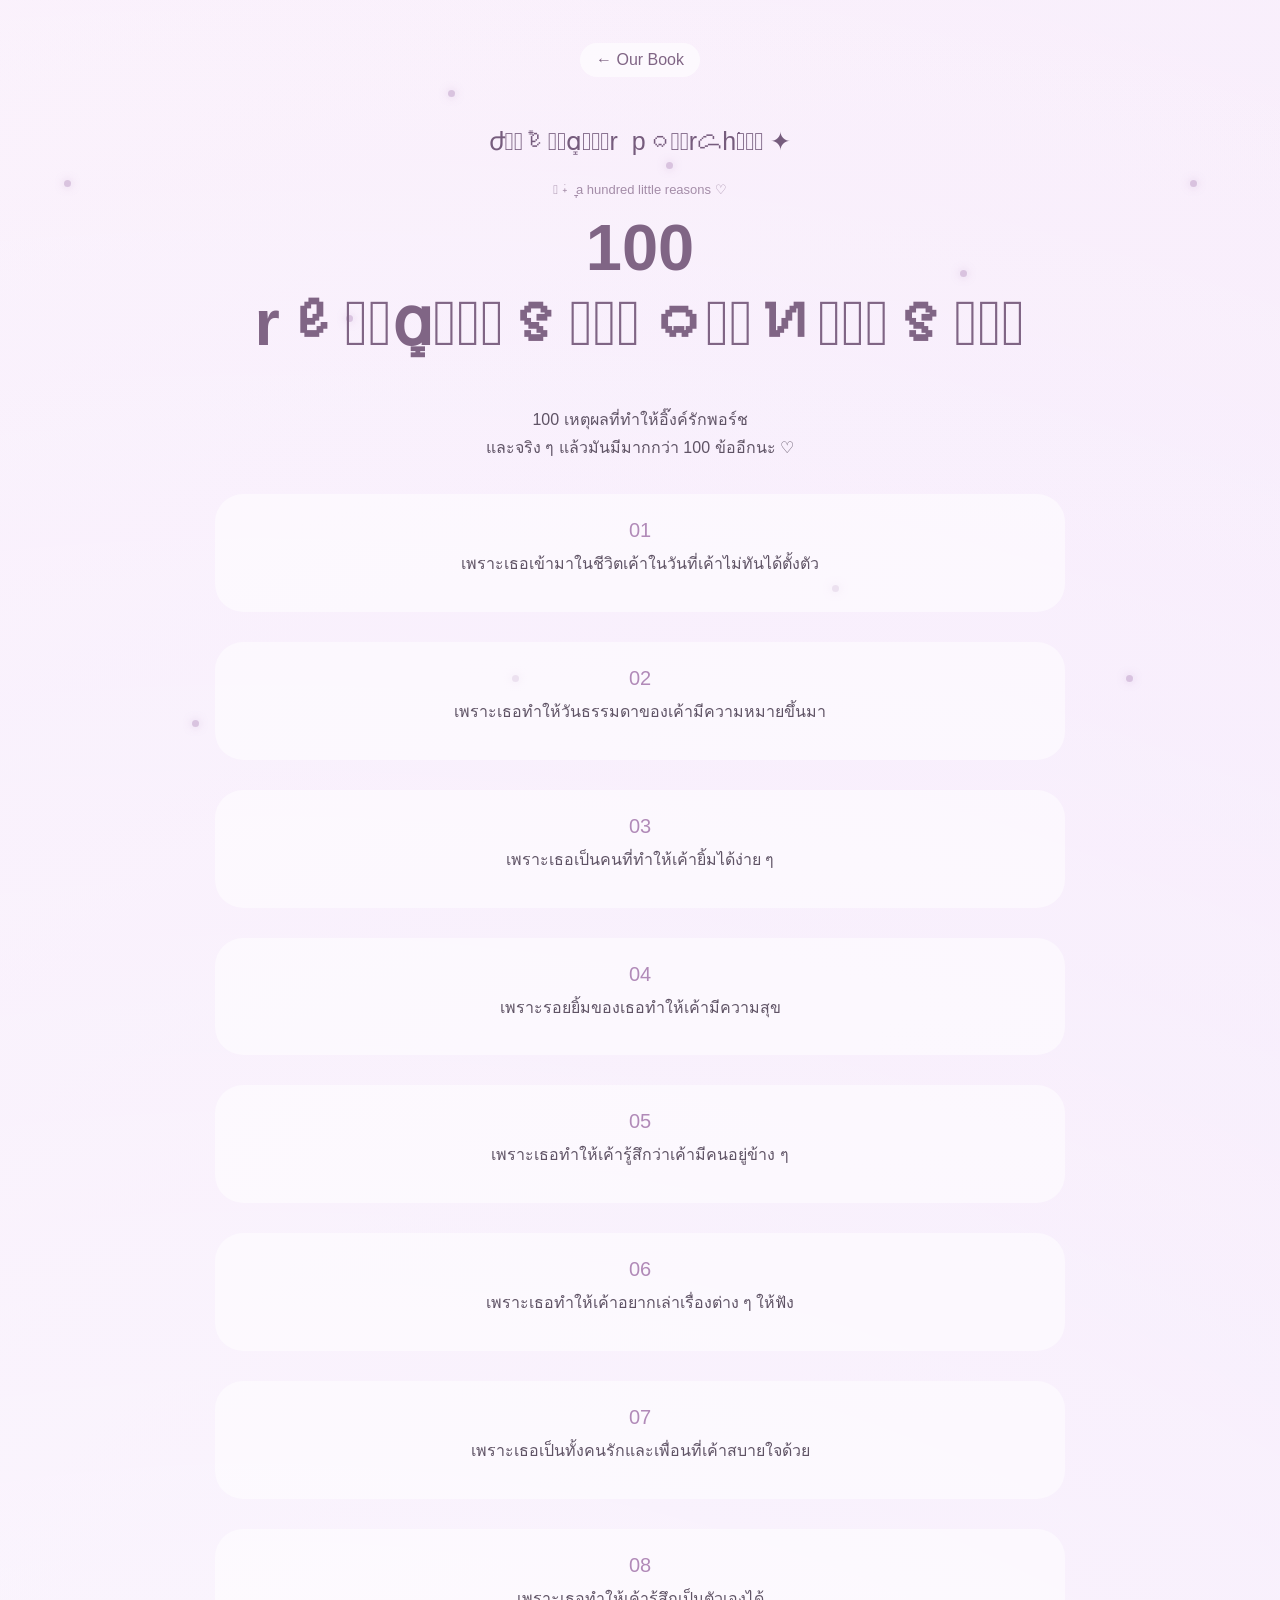
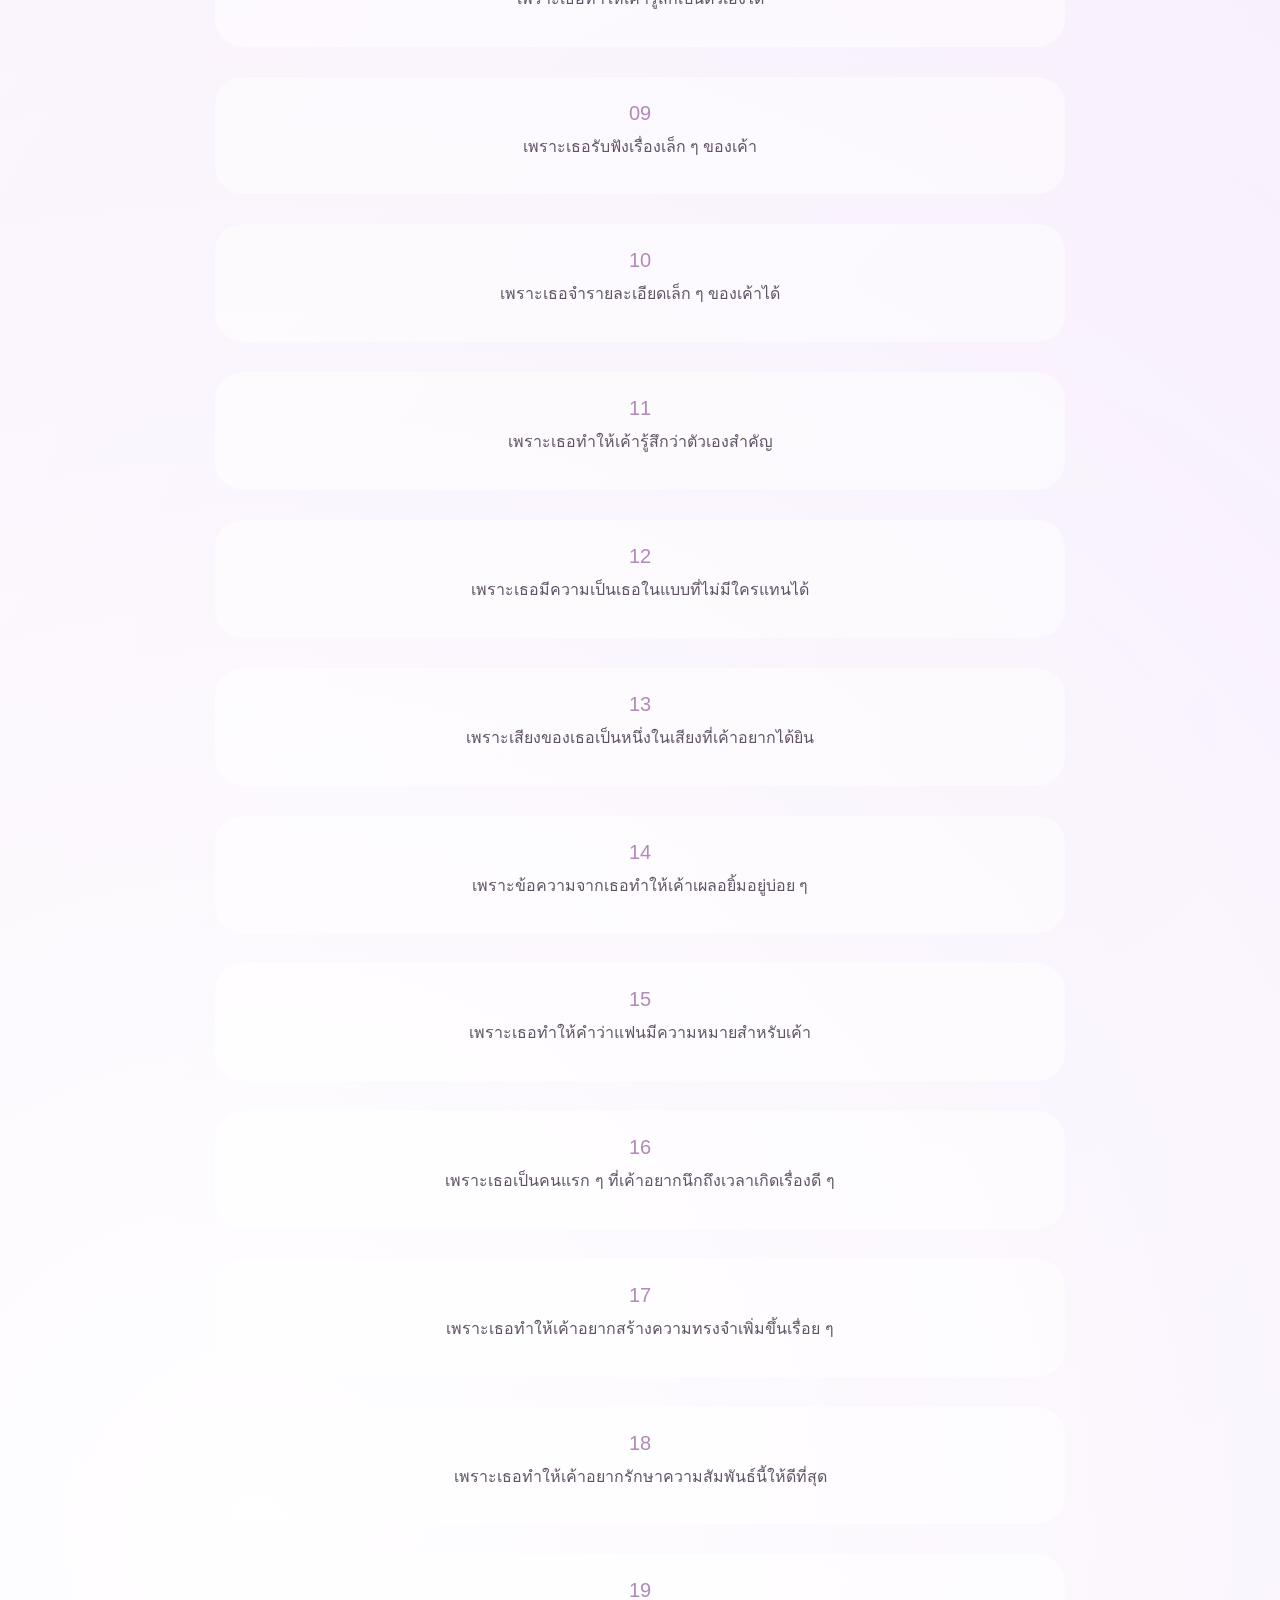
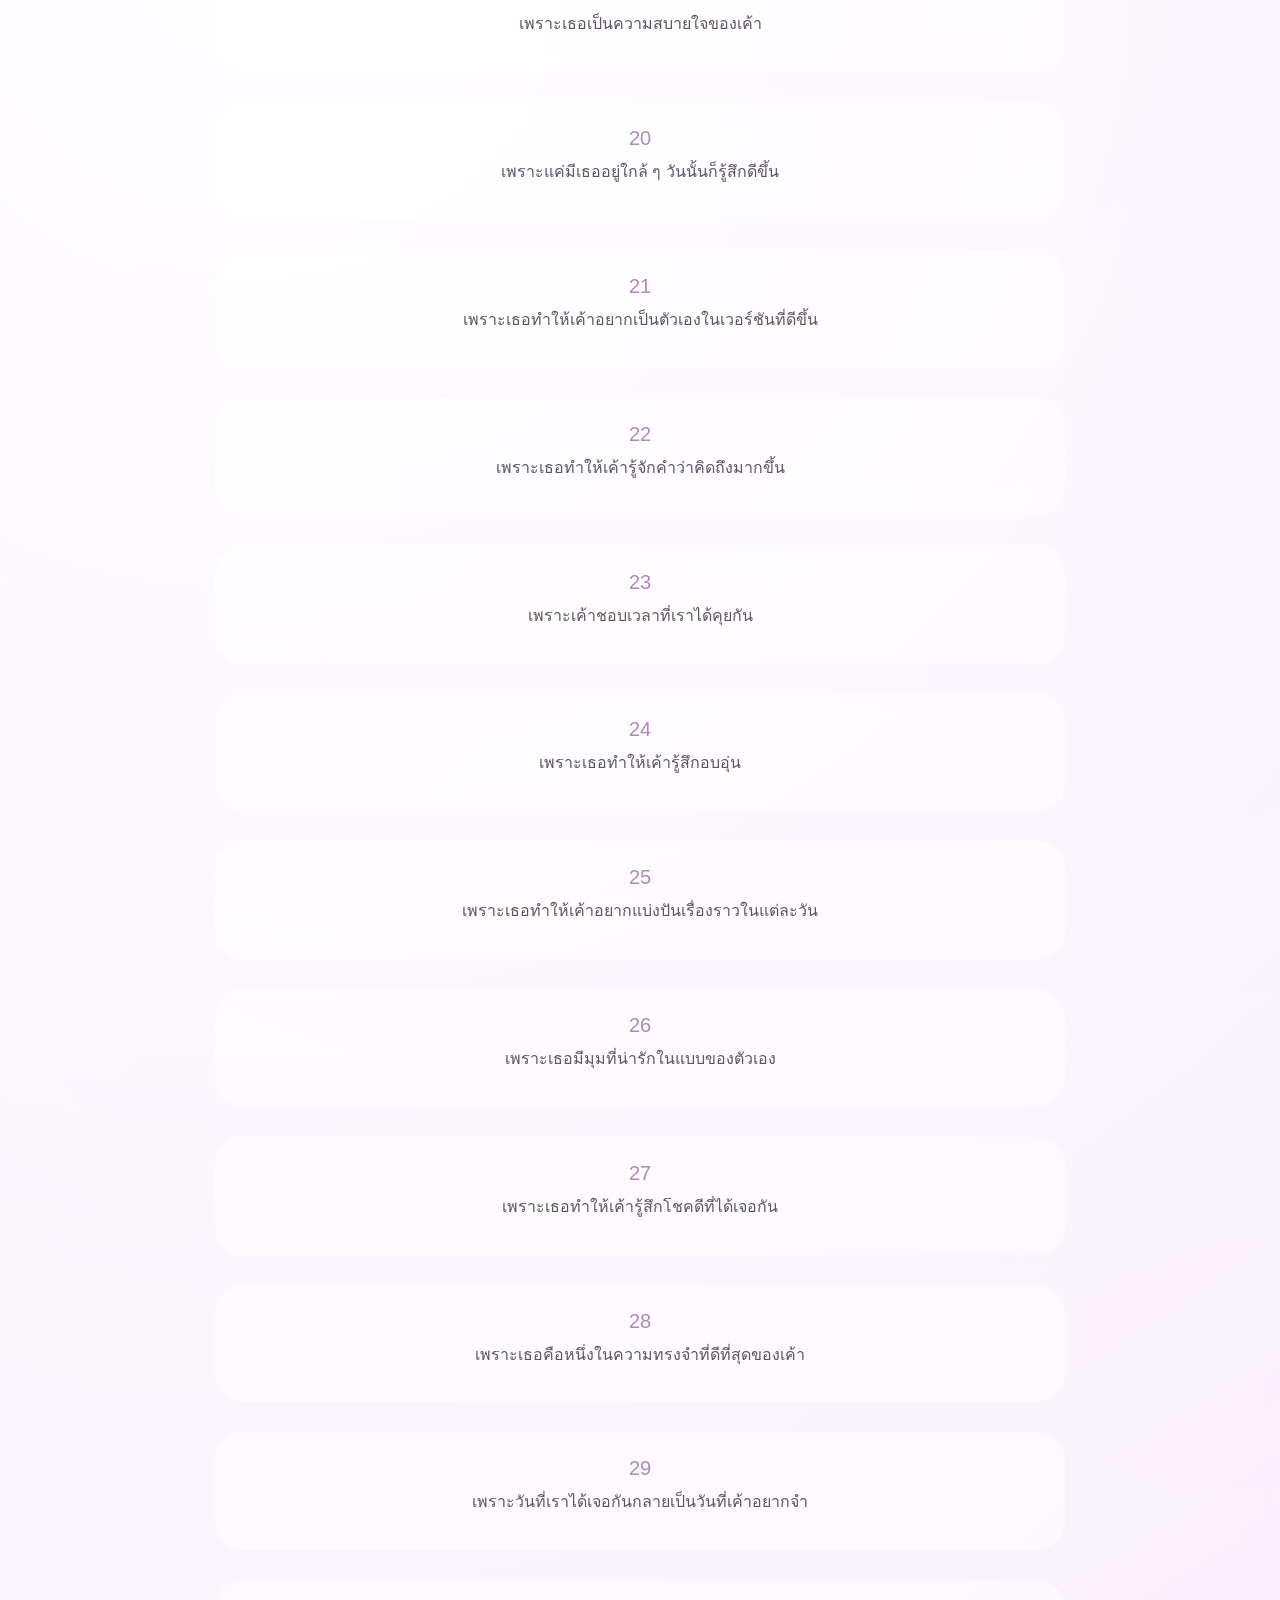
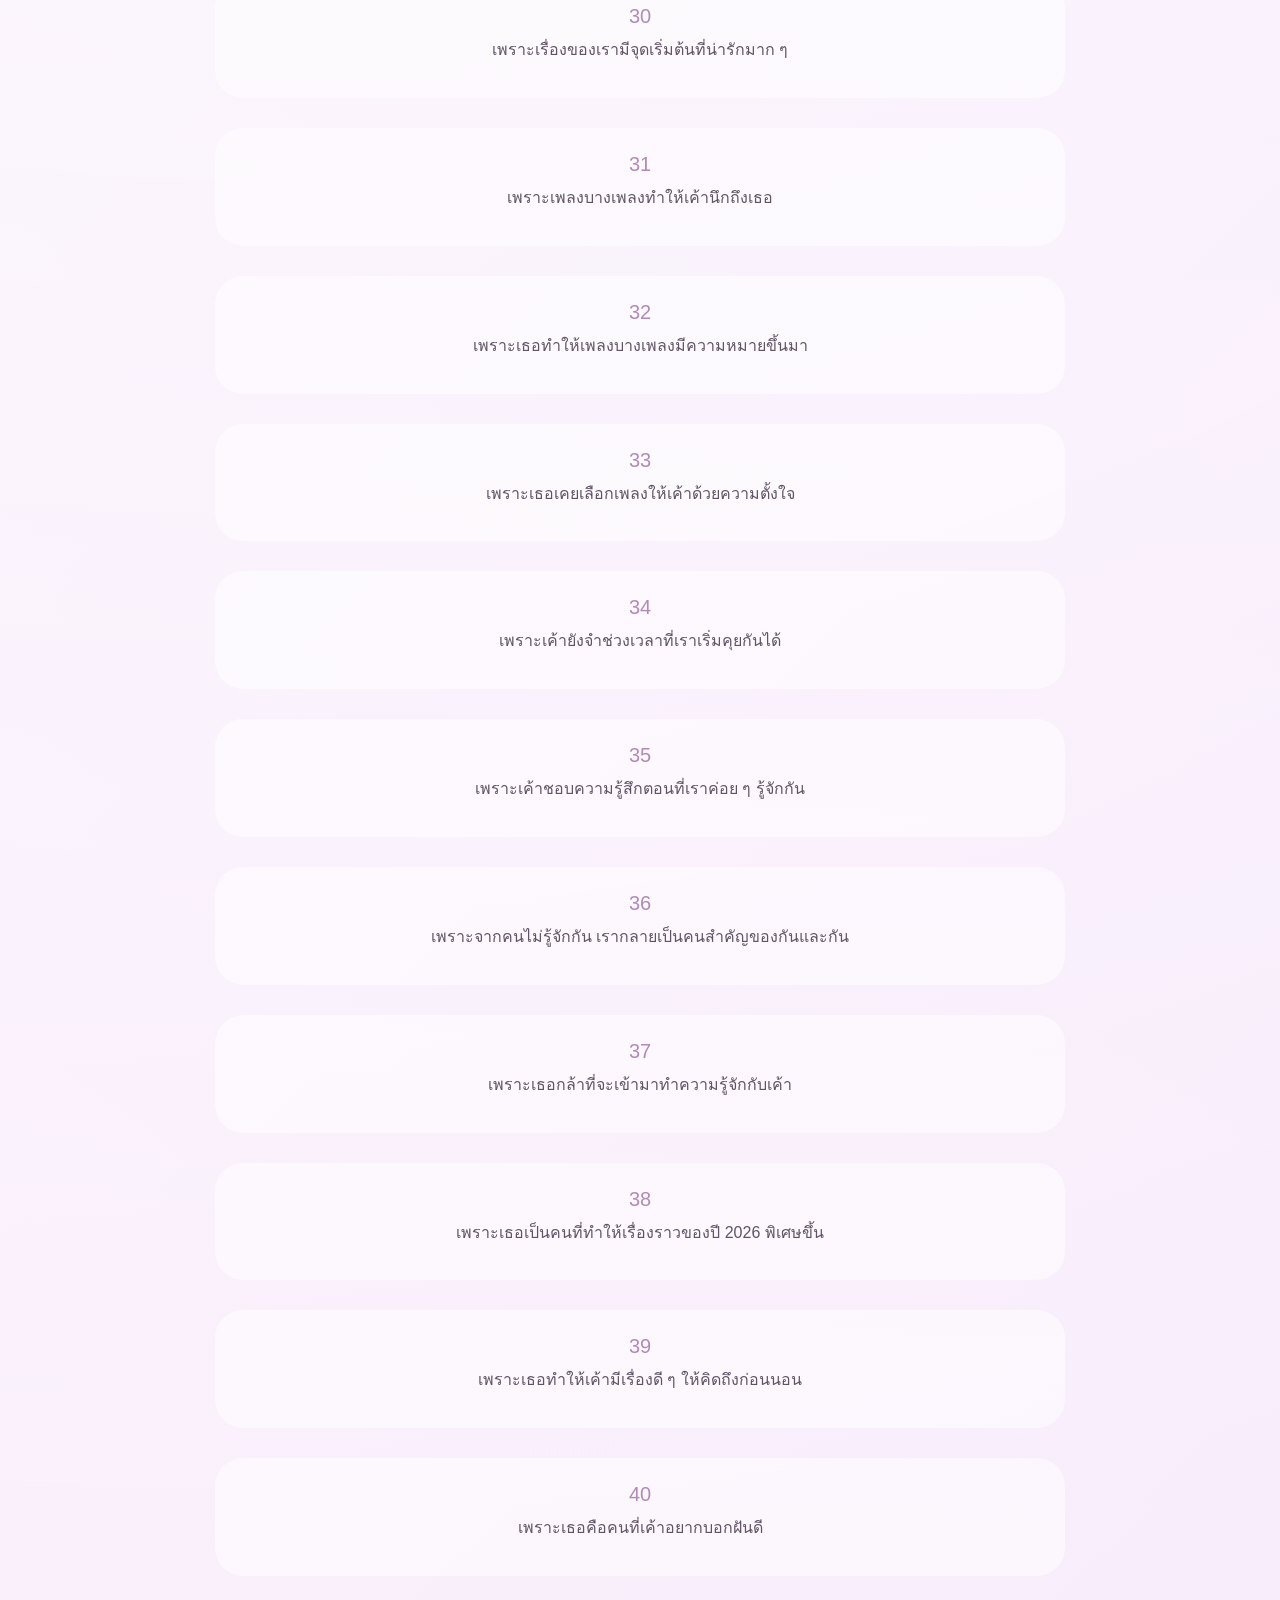
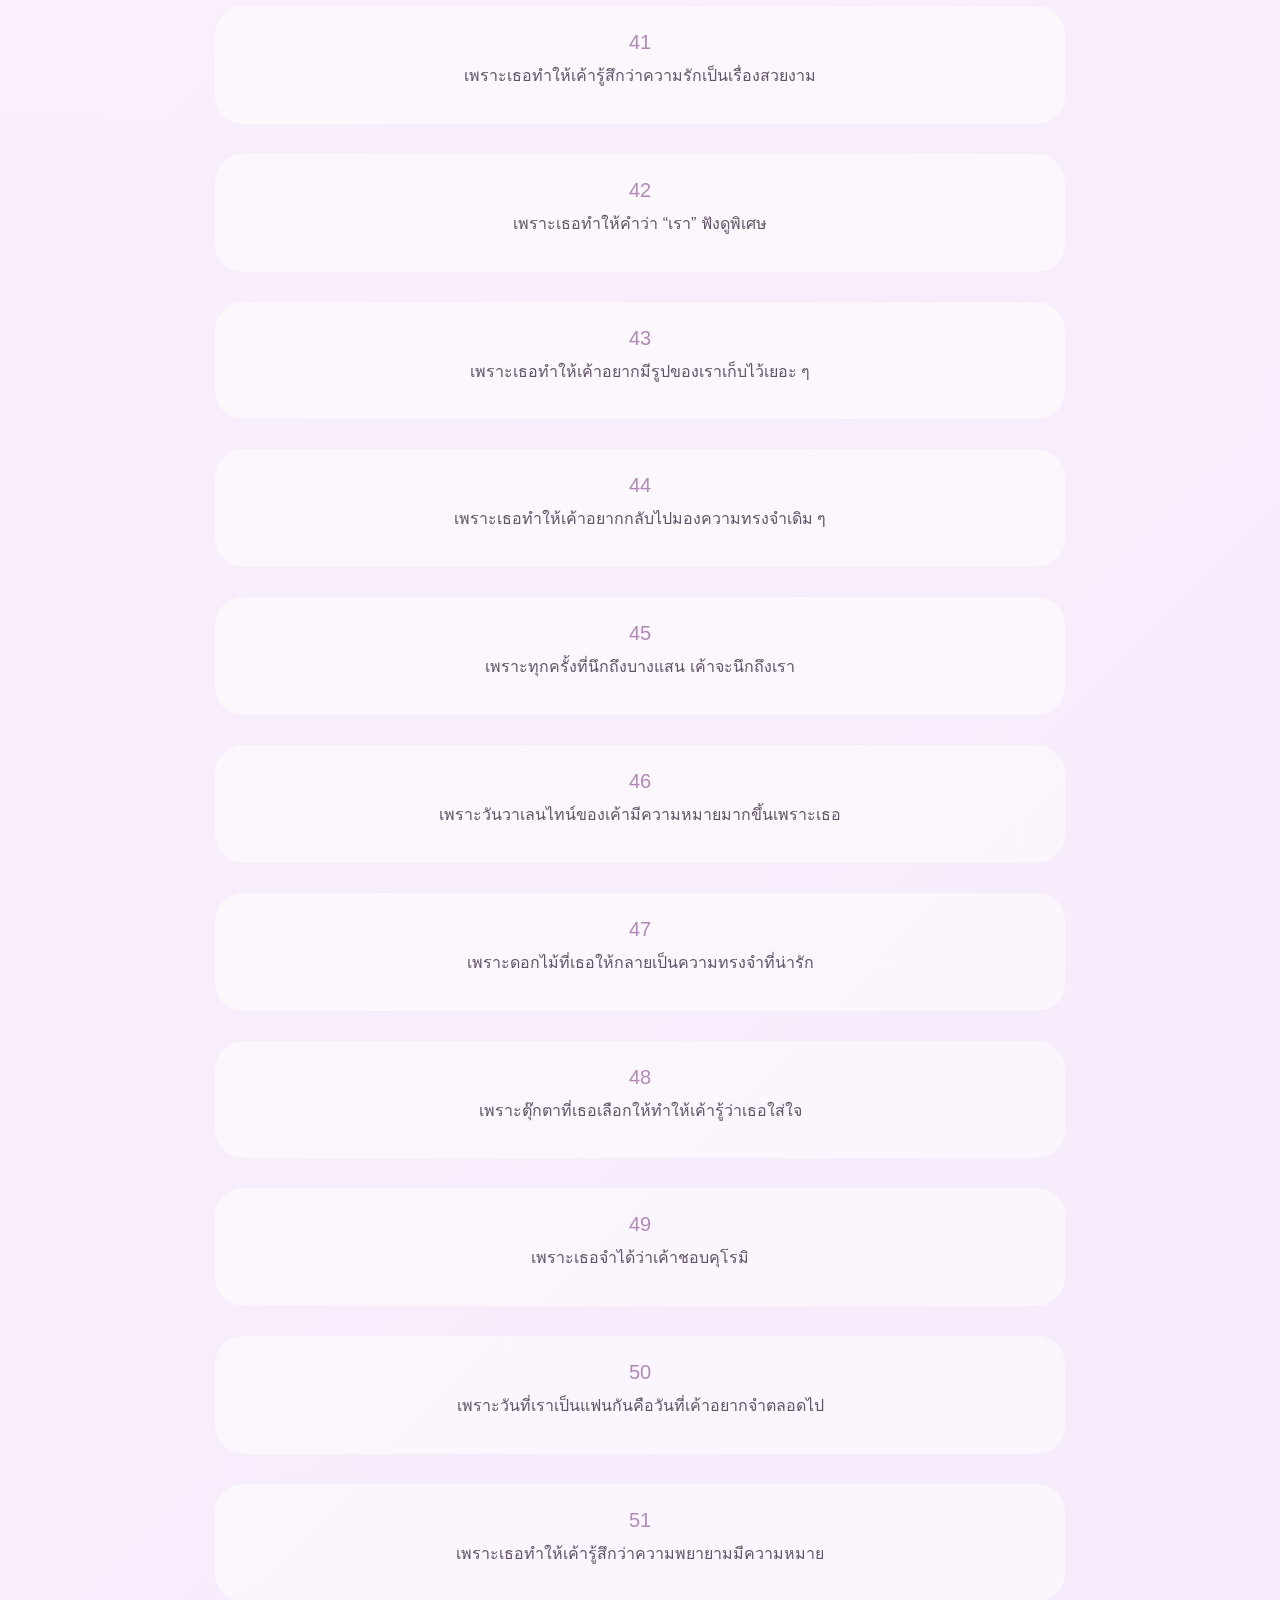
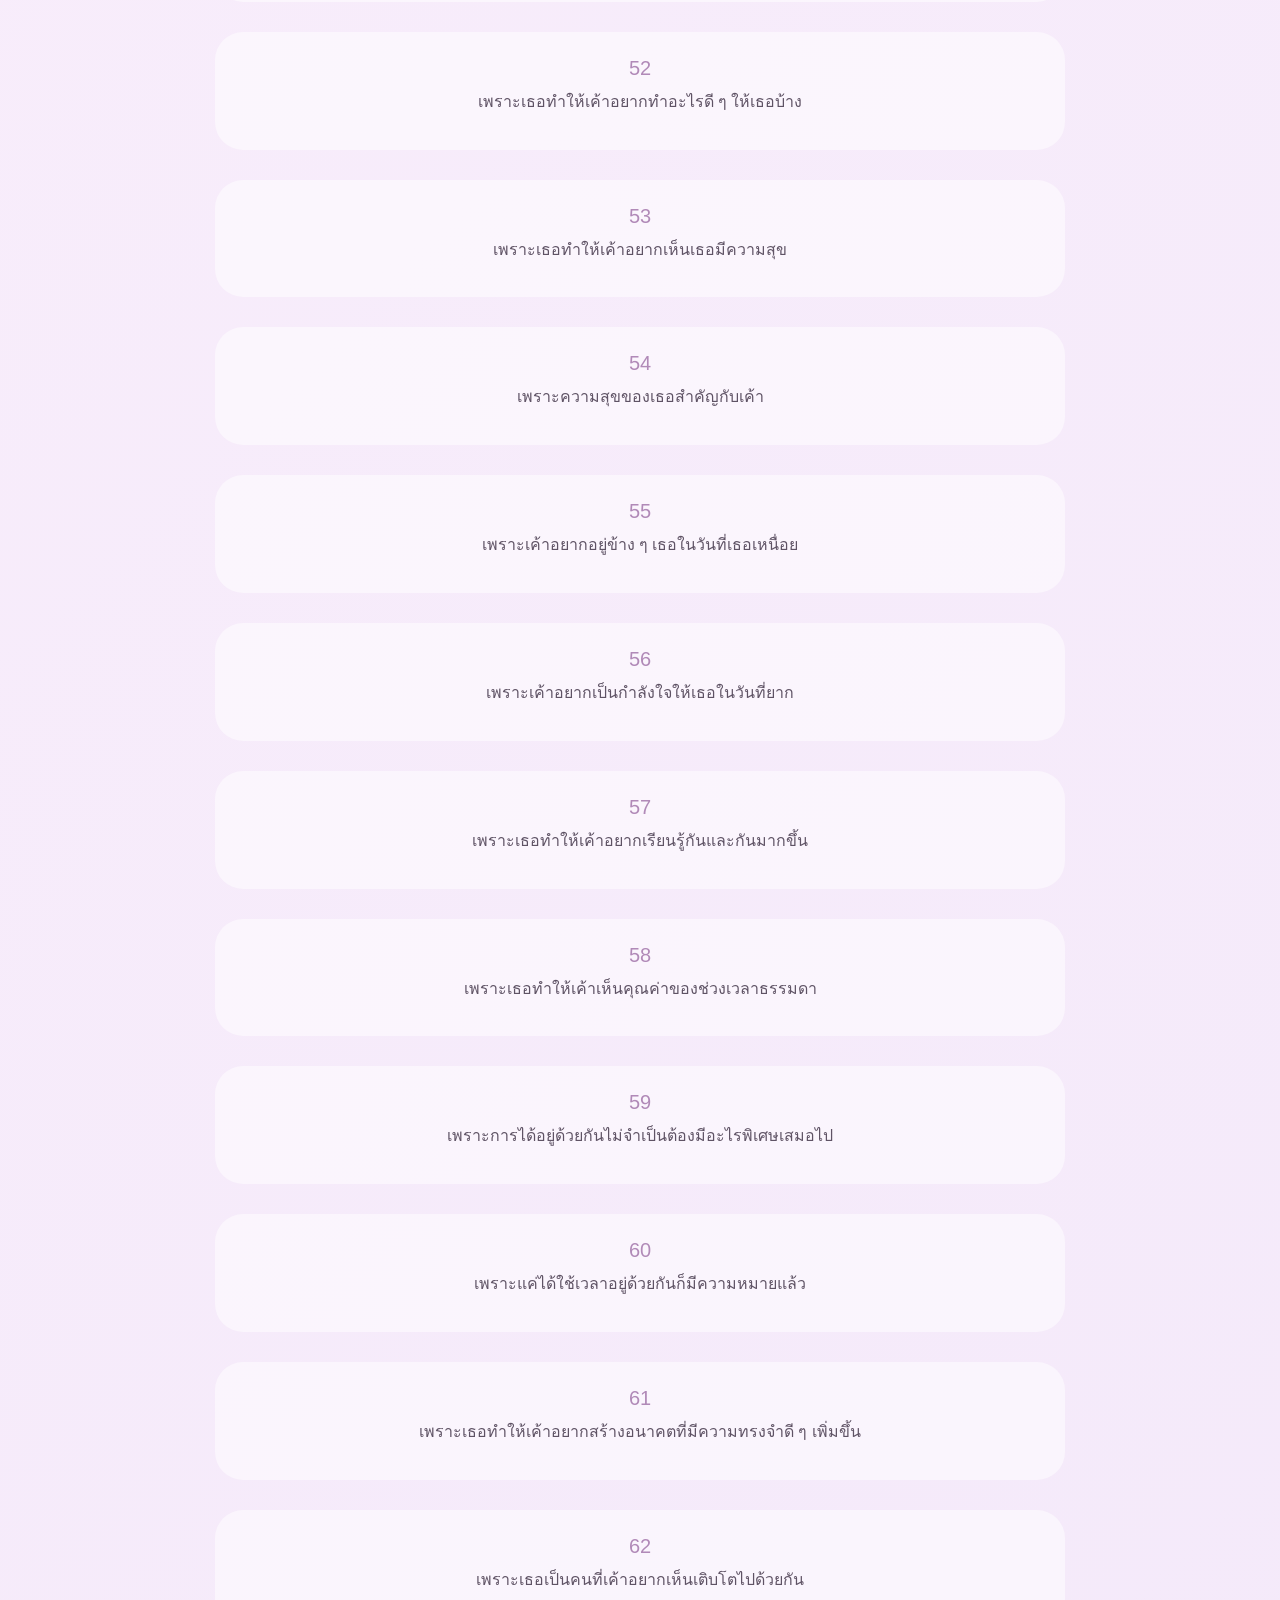
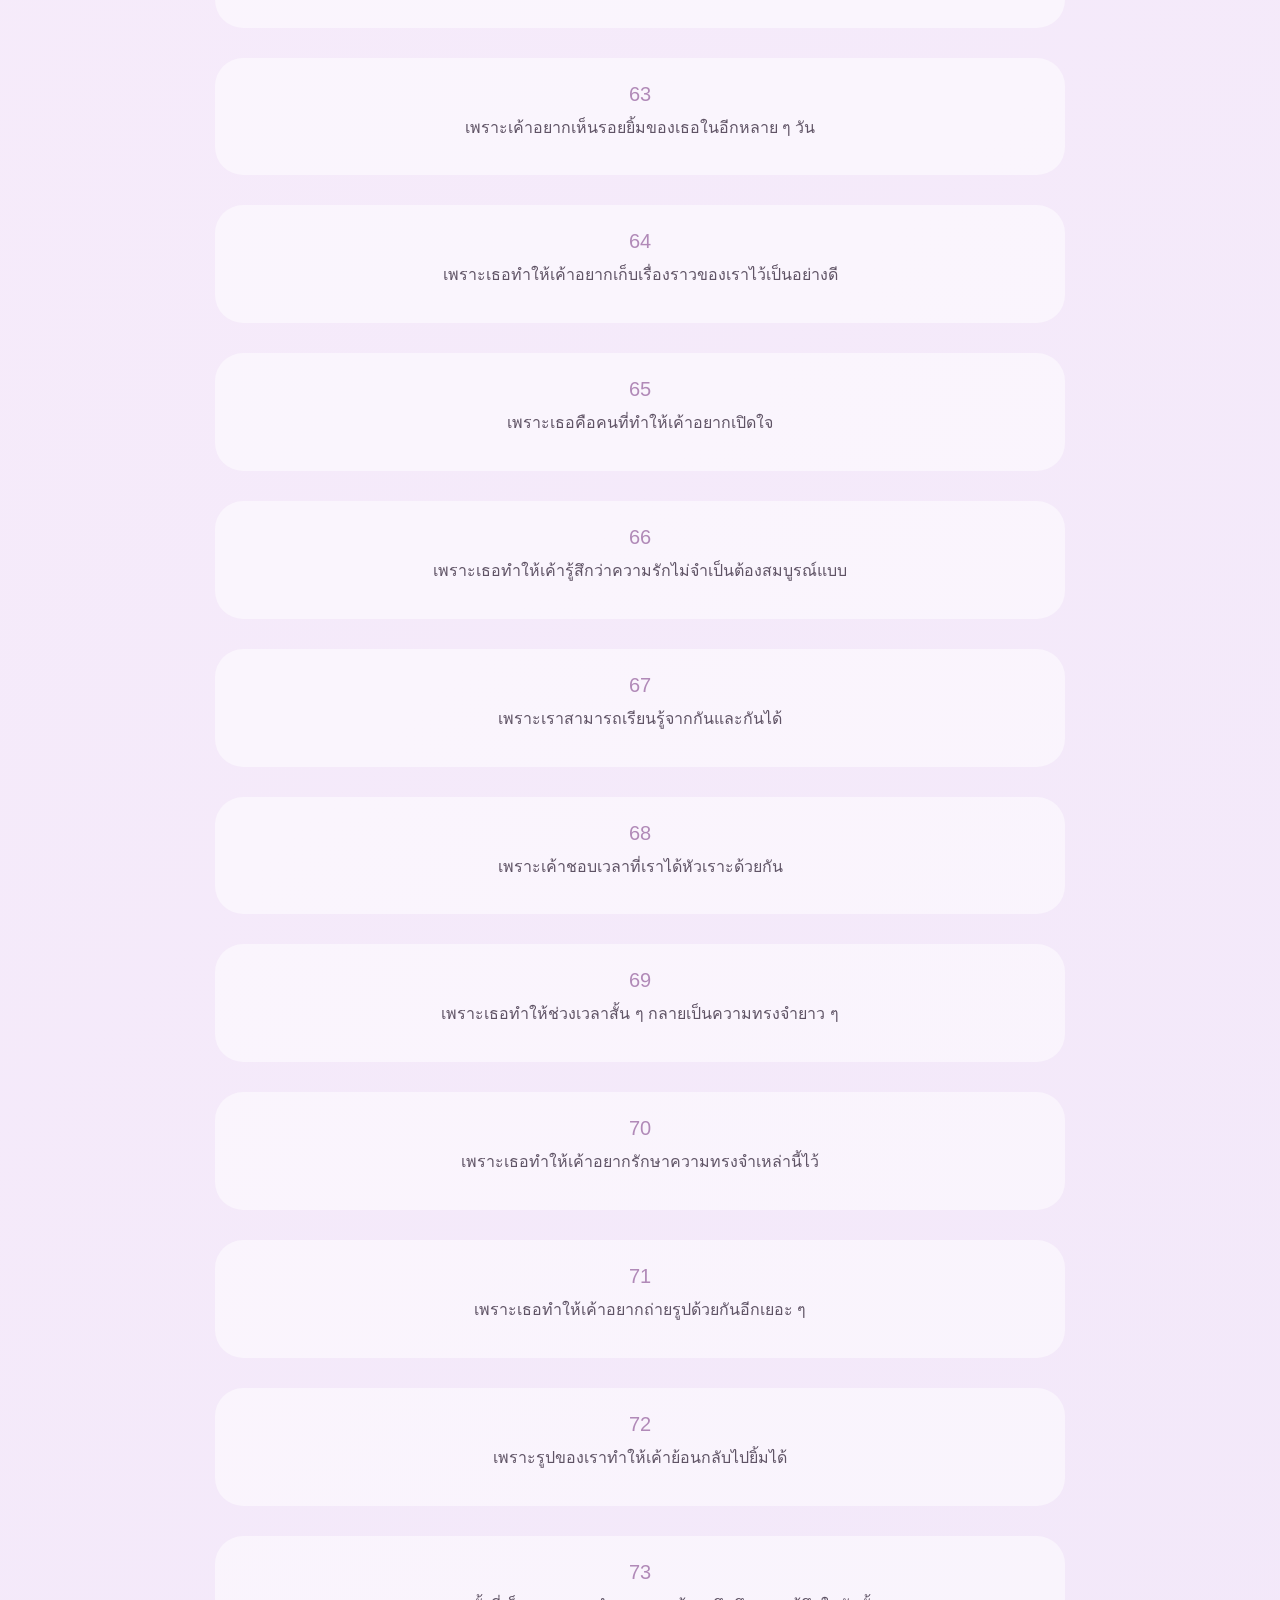
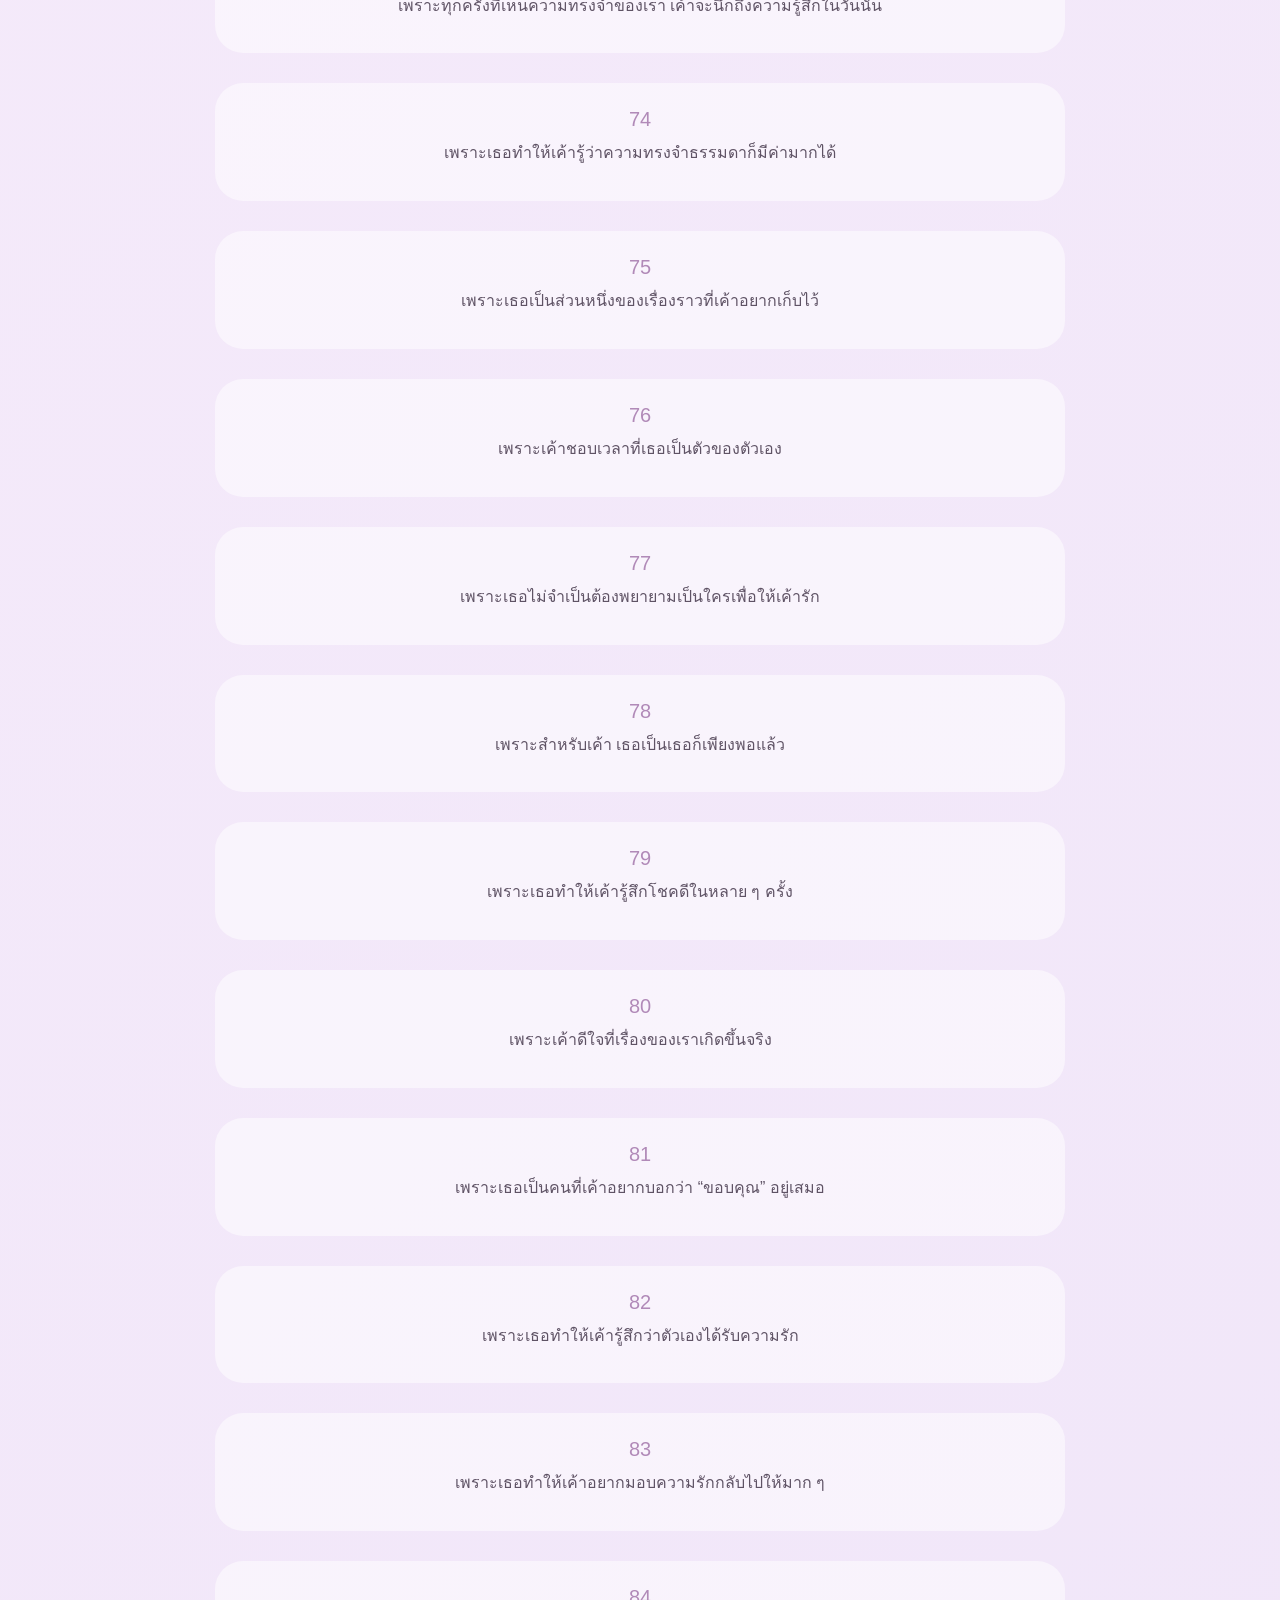
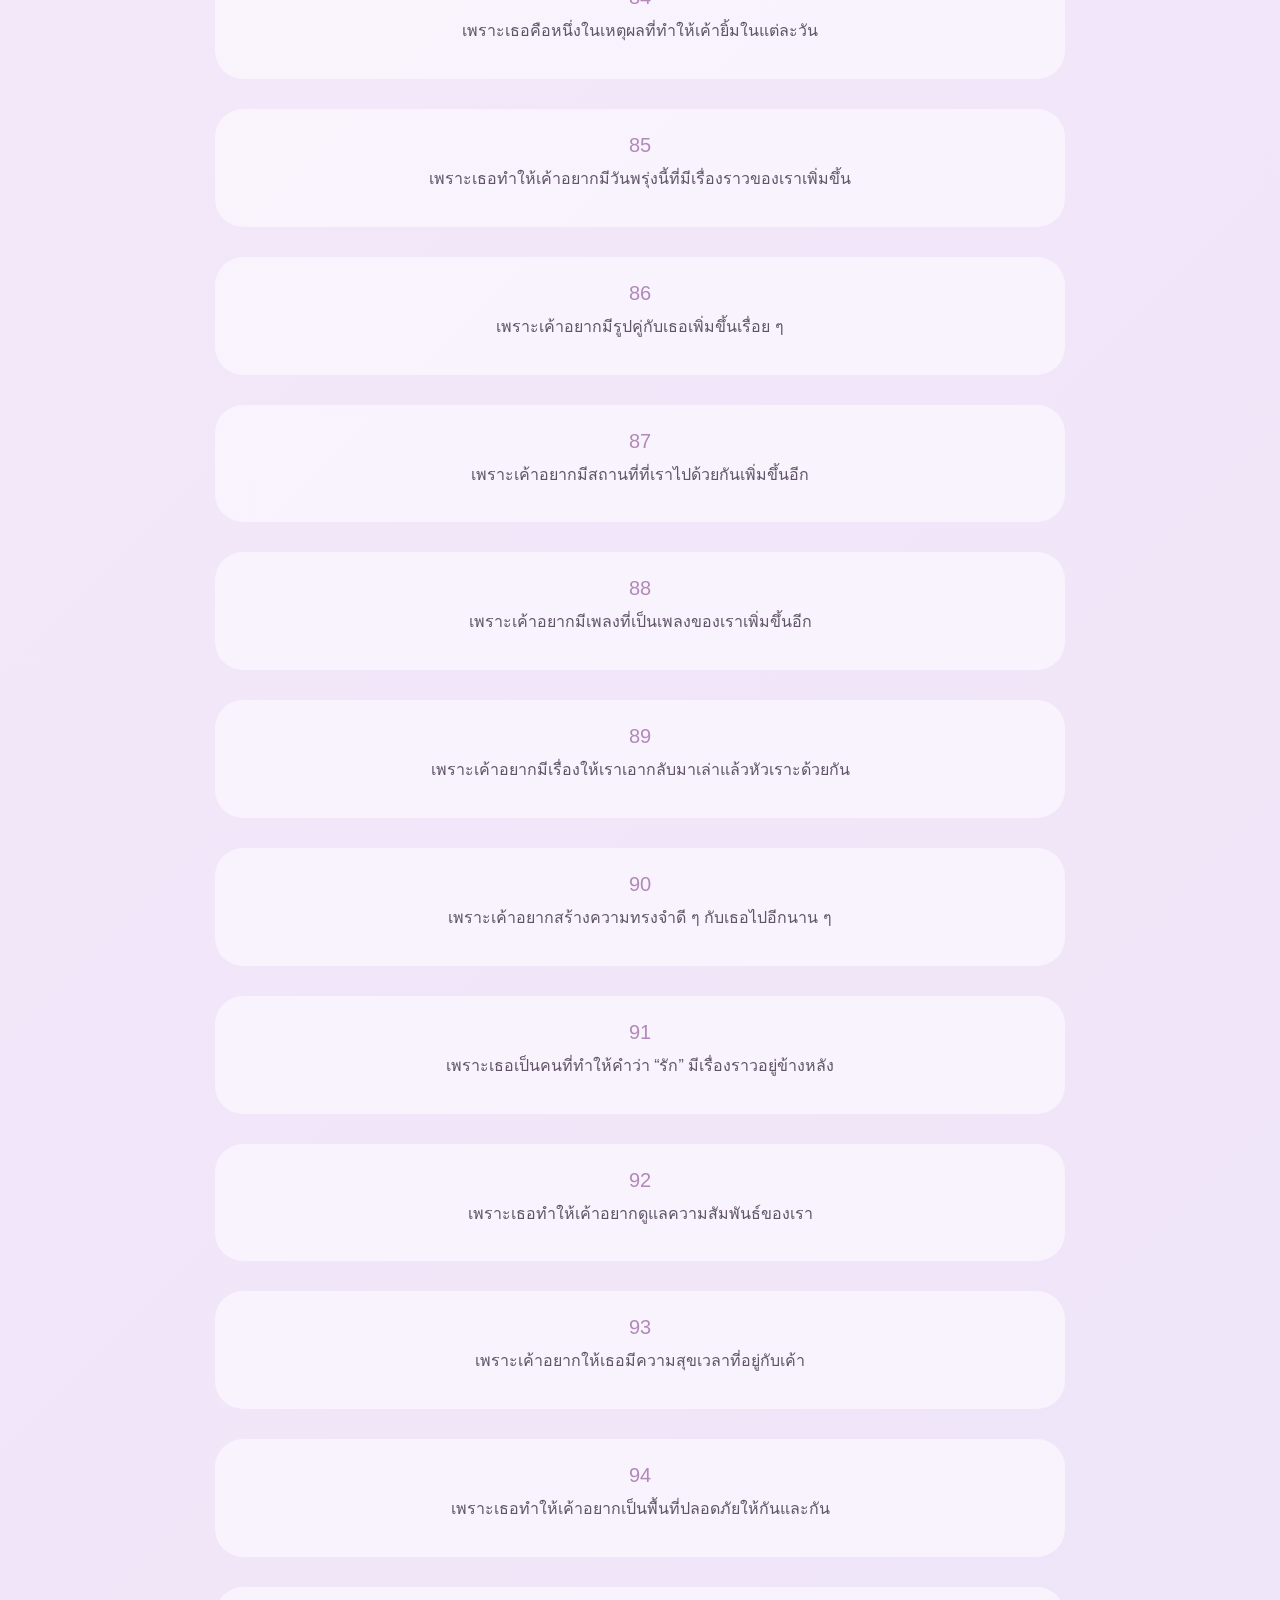
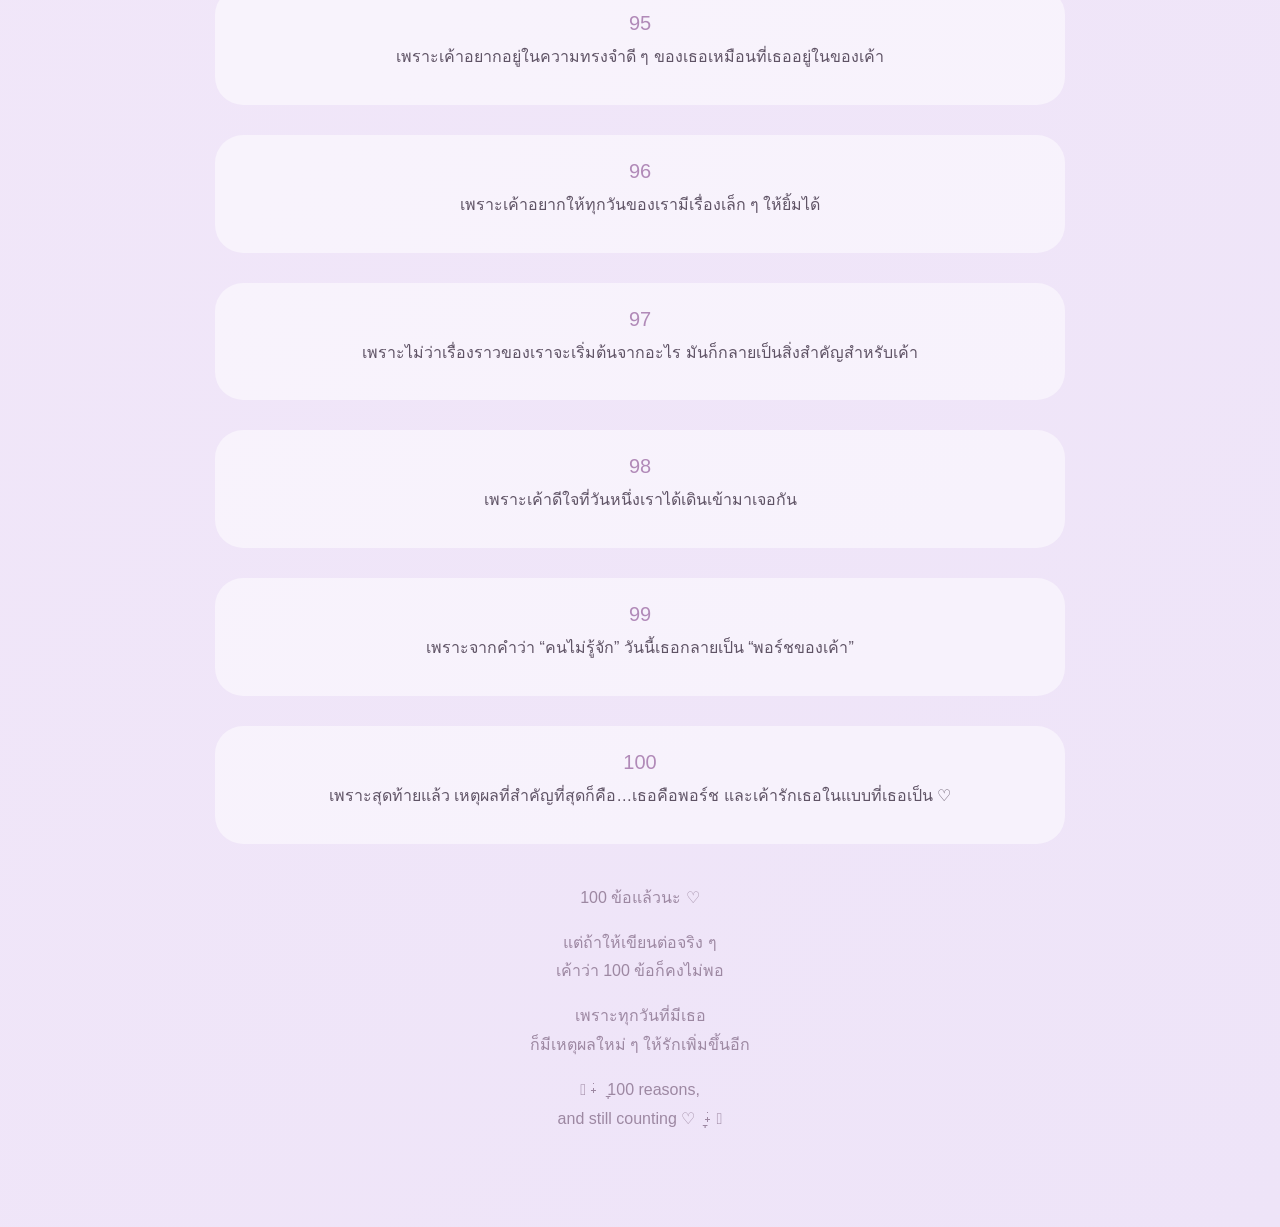
==== commit 6e6cef49: "Update 100-reasons.html" ====
--- a/100-reasons.html
+++ b/100-reasons.html
@@ -1,83 +1,532 @@
 <!DOCTYPE html>
 <html lang="th">
-
 <head>
-
     <meta charset="UTF-8">
-    <meta name="viewport"
-          content="width=device-width, initial-scale=1.0">
-
-    <title>100 Reasons ♡</title>
-
-    <link rel="stylesheet" href="style.css">
-
+    <meta name="viewport" content="width=device-width, initial-scale=1.0">
+<title>100 Reasons ✦ Dear Porch</title>
+<link rel="stylesheet" href="style.css">
 </head>
-
 <body>
-
-<div class="ambient"></div>
-<div class="glitter-container"></div>
-
-<header class="page-header">
-
-    <a href="index.html" class="back-button">
-        ← OUR BOOK
-    </a>
-
-    <p class="brand">
-        𝒅𝒆𝒂𝒓 𝒑𝒐𝒓𝒄𝒉 ✦
-    </p>
-
-</header>
-
-
-<main class="page">
-
-    <section class="page-intro reveal">
-
-        <p class="eyebrow">
-            ✦ 100 reasons ✦
+<main class="home-page">
+    <!-- ✦ BACKGROUND -->
+    <div class="home-glitter" aria-hidden="true">
+        <span></span>
+        <span></span>
+        <span></span>
+        <span></span>
+        <span></span>
+        <span></span>
+        <span></span>
+        <span></span>
+        <span></span>
+        <span></span>
+    </div>
+    <!-- ✦ HEADER -->
+    <header class="home-header" id="reasonsHeader">
+        <a href="index.html" class="home-back">
+            ← Our Book
+        </a>
+        <p class="home-logo">
+            ժׁׅ݊ꫀׁׅܻɑׁׅ֮r&nbsp;&nbsp;pᨵׁׅrᝯׁhׁׅ֮ ✦
         </p>
-
+        <p class="home-small">
+            𓂃 ࣪˖ ִֶָ a hundred little reasons ♡
+        </p>
         <h1>
-            100 Reasons
+            100 rꫀׁׅܻɑׁׅ֮꯱ׁׅ֒ᨵׁׅꪀׁׅ֒꯱ׁׅ֒
         </h1>
-
-        <p>
-            100 เหตุผลที่เค้ารู้สึกโชคดี
+        <p class="home-intro">
+            100 เหตุผลที่ทำให้อิ๊งค์รักพอร์ช
             <br>
-            ที่ได้มีเธออยู่ในชีวิต
+            และจริง ๆ แล้วมันมีมากกว่า 100 ข้ออีกนะ
+            ♡
         </p>
-
+    </header>
+    <!-- ✦ REASONS -->
+    <section class="home-main">
+        <div class="reasons-list">
+            <article class="home-message reason-card">
+                <span>01</span>
+                <p>เพราะเธอเข้ามาในชีวิตเค้าในวันที่เค้าไม่ทันได้ตั้งตัว</p>
+            </article>
+            <article class="home-message reason-card">
+                <span>02</span>
+                <p>เพราะเธอทำให้วันธรรมดาของเค้ามีความหมายขึ้นมา</p>
+            </article>
+            <article class="home-message reason-card">
+                <span>03</span>
+                <p>เพราะเธอเป็นคนที่ทำให้เค้ายิ้มได้ง่าย ๆ</p>
+            </article>
+            <article class="home-message reason-card">
+                <span>04</span>
+                <p>เพราะรอยยิ้มของเธอทำให้เค้ามีความสุข</p>
+            </article>
+            <article class="home-message reason-card">
+                <span>05</span>
+                <p>เพราะเธอทำให้เค้ารู้สึกว่าเค้ามีคนอยู่ข้าง ๆ</p>
+            </article>
+            <article class="home-message reason-card">
+                <span>06</span>
+                <p>เพราะเธอทำให้เค้าอยากเล่าเรื่องต่าง ๆ ให้ฟัง</p>
+            </article>
+            <article class="home-message reason-card">
+                <span>07</span>
+                <p>เพราะเธอเป็นทั้งคนรักและเพื่อนที่เค้าสบายใจด้วย</p>
+            </article>
+            <article class="home-message reason-card">
+                <span>08</span>
+                <p>เพราะเธอทำให้เค้ารู้สึกเป็นตัวเองได้</p>
+            </article>
+            <article class="home-message reason-card">
+                <span>09</span>
+                <p>เพราะเธอรับฟังเรื่องเล็ก ๆ ของเค้า</p>
+            </article>
+            <article class="home-message reason-card">
+                <span>10</span>
+                <p>เพราะเธอจำรายละเอียดเล็ก ๆ ของเค้าได้</p>
+            </article>
+            <article class="home-message reason-card">
+                <span>11</span>
+                <p>เพราะเธอทำให้เค้ารู้สึกว่าตัวเองสำคัญ</p>
+            </article>
+            <article class="home-message reason-card">
+                <span>12</span>
+                <p>เพราะเธอมีความเป็นเธอในแบบที่ไม่มีใครแทนได้</p>
+            </article>
+            <article class="home-message reason-card">
+                <span>13</span>
+                <p>เพราะเสียงของเธอเป็นหนึ่งในเสียงที่เค้าอยากได้ยิน</p>
+            </article>
+            <article class="home-message reason-card">
+                <span>14</span>
+                <p>เพราะข้อความจากเธอทำให้เค้าเผลอยิ้มอยู่บ่อย ๆ</p>
+            </article>
+            <article class="home-message reason-card">
+                <span>15</span>
+                <p>เพราะเธอทำให้คำว่าแฟนมีความหมายสำหรับเค้า</p>
+            </article>
+            <article class="home-message reason-card">
+                <span>16</span>
+                <p>เพราะเธอเป็นคนแรก ๆ ที่เค้าอยากนึกถึงเวลาเกิดเรื่องดี ๆ</p>
+            </article>
+            <article class="home-message reason-card">
+                <span>17</span>
+                <p>เพราะเธอทำให้เค้าอยากสร้างความทรงจำเพิ่มขึ้นเรื่อย ๆ</p>
+            </article>
+            <article class="home-message reason-card">
+                <span>18</span>
+                <p>เพราะเธอทำให้เค้าอยากรักษาความสัมพันธ์นี้ให้ดีที่สุด</p>
+            </article>
+            <article class="home-message reason-card">
+                <span>19</span>
+                <p>เพราะเธอเป็นความสบายใจของเค้า</p>
+            </article>
+            <article class="home-message reason-card">
+                <span>20</span>
+                <p>เพราะแค่มีเธออยู่ใกล้ ๆ วันนั้นก็รู้สึกดีขึ้น</p>
+            </article>
+            <article class="home-message reason-card">
+                <span>21</span>
+                <p>เพราะเธอทำให้เค้าอยากเป็นตัวเองในเวอร์ชันที่ดีขึ้น</p>
+            </article>
+            <article class="home-message reason-card">
+                <span>22</span>
+                <p>เพราะเธอทำให้เค้ารู้จักคำว่าคิดถึงมากขึ้น</p>
+            </article>
+            <article class="home-message reason-card">
+                <span>23</span>
+                <p>เพราะเค้าชอบเวลาที่เราได้คุยกัน</p>
+            </article>
+            <article class="home-message reason-card">
+                <span>24</span>
+                <p>เพราะเธอทำให้เค้ารู้สึกอบอุ่น</p>
+            </article>
+            <article class="home-message reason-card">
+                <span>25</span>
+                <p>เพราะเธอทำให้เค้าอยากแบ่งปันเรื่องราวในแต่ละวัน</p>
+            </article>
+            <article class="home-message reason-card">
+                <span>26</span>
+                <p>เพราะเธอมีมุมที่น่ารักในแบบของตัวเอง</p>
+            </article>
+            <article class="home-message reason-card">
+                <span>27</span>
+                <p>เพราะเธอทำให้เค้ารู้สึกโชคดีที่ได้เจอกัน</p>
+            </article>
+            <article class="home-message reason-card">
+                <span>28</span>
+                <p>เพราะเธอคือหนึ่งในความทรงจำที่ดีที่สุดของเค้า</p>
+            </article>
+            <article class="home-message reason-card">
+                <span>29</span>
+                <p>เพราะวันที่เราได้เจอกันกลายเป็นวันที่เค้าอยากจำ</p>
+            </article>
+            <article class="home-message reason-card">
+                <span>30</span>
+                <p>เพราะเรื่องของเรามีจุดเริ่มต้นที่น่ารักมาก ๆ</p>
+            </article>
+            <article class="home-message reason-card">
+                <span>31</span>
+                <p>เพราะเพลงบางเพลงทำให้เค้านึกถึงเธอ</p>
+            </article>
+            <article class="home-message reason-card">
+                <span>32</span>
+                <p>เพราะเธอทำให้เพลงบางเพลงมีความหมายขึ้นมา</p>
+            </article>
+            <article class="home-message reason-card">
+                <span>33</span>
+                <p>เพราะเธอเคยเลือกเพลงให้เค้าด้วยความตั้งใจ</p>
+            </article>
+            <article class="home-message reason-card">
+                <span>34</span>
+                <p>เพราะเค้ายังจำช่วงเวลาที่เราเริ่มคุยกันได้</p>
+            </article>
+            <article class="home-message reason-card">
+                <span>35</span>
+                <p>เพราะเค้าชอบความรู้สึกตอนที่เราค่อย ๆ รู้จักกัน</p>
+            </article>
+            <article class="home-message reason-card">
+                <span>36</span>
+                <p>เพราะจากคนไม่รู้จักกัน เรากลายเป็นคนสำคัญของกันและกัน</p>
+            </article>
+            <article class="home-message reason-card">
+                <span>37</span>
+                <p>เพราะเธอกล้าที่จะเข้ามาทำความรู้จักกับเค้า</p>
+            </article>
+            <article class="home-message reason-card">
+                <span>38</span>
+                <p>เพราะเธอเป็นคนที่ทำให้เรื่องราวของปี 2026 พิเศษขึ้น</p>
+            </article>
+            <article class="home-message reason-card">
+                <span>39</span>
+                <p>เพราะเธอทำให้เค้ามีเรื่องดี ๆ ให้คิดถึงก่อนนอน</p>
+            </article>
+            <article class="home-message reason-card">
+                <span>40</span>
+                <p>เพราะเธอคือคนที่เค้าอยากบอกฝันดี</p>
+            </article>
+            <article class="home-message reason-card">
+                <span>41</span>
+                <p>เพราะเธอทำให้เค้ารู้สึกว่าความรักเป็นเรื่องสวยงาม</p>
+            </article>
+            <article class="home-message reason-card">
+                <span>42</span>
+                <p>เพราะเธอทำให้คำว่า “เรา” ฟังดูพิเศษ</p>
+            </article>
+            <article class="home-message reason-card">
+                <span>43</span>
+                <p>เพราะเธอทำให้เค้าอยากมีรูปของเราเก็บไว้เยอะ ๆ</p>
+            </article>
+            <article class="home-message reason-card">
+                <span>44</span>
+                <p>เพราะเธอทำให้เค้าอยากกลับไปมองความทรงจำเดิม ๆ</p>
+            </article>
+            <article class="home-message reason-card">
+                <span>45</span>
+                <p>เพราะทุกครั้งที่นึกถึงบางแสน เค้าจะนึกถึงเรา</p>
+            </article>
+            <article class="home-message reason-card">
+                <span>46</span>
+                <p>เพราะวันวาเลนไทน์ของเค้ามีความหมายมากขึ้นเพราะเธอ</p>
+            </article>
+            <article class="home-message reason-card">
+                <span>47</span>
+                <p>เพราะดอกไม้ที่เธอให้กลายเป็นความทรงจำที่น่ารัก</p>
+            </article>
+            <article class="home-message reason-card">
+                <span>48</span>
+                <p>เพราะตุ๊กตาที่เธอเลือกให้ทำให้เค้ารู้ว่าเธอใส่ใจ</p>
+            </article>
+            <article class="home-message reason-card">
+                <span>49</span>
+                <p>เพราะเธอจำได้ว่าเค้าชอบคุโรมิ</p>
+            </article>
+            <article class="home-message reason-card">
+                <span>50</span>
+                <p>เพราะวันที่เราเป็นแฟนกันคือวันที่เค้าอยากจำตลอดไป</p>
+            </article>
+            <article class="home-message reason-card">
+                <span>51</span>
+                <p>เพราะเธอทำให้เค้ารู้สึกว่าความพยายามมีความหมาย</p>
+            </article>
+            <article class="home-message reason-card">
+                <span>52</span>
+                <p>เพราะเธอทำให้เค้าอยากทำอะไรดี ๆ ให้เธอบ้าง</p>
+            </article>
+            <article class="home-message reason-card">
+                <span>53</span>
+                <p>เพราะเธอทำให้เค้าอยากเห็นเธอมีความสุข</p>
+            </article>
+            <article class="home-message reason-card">
+                <span>54</span>
+                <p>เพราะความสุขของเธอสำคัญกับเค้า</p>
+            </article>
+            <article class="home-message reason-card">
+                <span>55</span>
+                <p>เพราะเค้าอยากอยู่ข้าง ๆ เธอในวันที่เธอเหนื่อย</p>
+            </article>
+            <article class="home-message reason-card">
+                <span>56</span>
+                <p>เพราะเค้าอยากเป็นกำลังใจให้เธอในวันที่ยาก</p>
+            </article>
+            <article class="home-message reason-card">
+                <span>57</span>
+                <p>เพราะเธอทำให้เค้าอยากเรียนรู้กันและกันมากขึ้น</p>
+            </article>
+            <article class="home-message reason-card">
+                <span>58</span>
+                <p>เพราะเธอทำให้เค้าเห็นคุณค่าของช่วงเวลาธรรมดา</p>
+            </article>
+            <article class="home-message reason-card">
+                <span>59</span>
+                <p>เพราะการได้อยู่ด้วยกันไม่จำเป็นต้องมีอะไรพิเศษเสมอไป</p>
+            </article>
+            <article class="home-message reason-card">
+                <span>60</span>
+                <p>เพราะแค่ได้ใช้เวลาอยู่ด้วยกันก็มีความหมายแล้ว</p>
+            </article>
+            <article class="home-message reason-card">
+                <span>61</span>
+                <p>เพราะเธอทำให้เค้าอยากสร้างอนาคตที่มีความทรงจำดี ๆ เพิ่มขึ้น</p>
+            </article>
+            <article class="home-message reason-card">
+                <span>62</span>
+                <p>เพราะเธอเป็นคนที่เค้าอยากเห็นเติบโตไปด้วยกัน</p>
+            </article>
+            <article class="home-message reason-card">
+                <span>63</span>
+                <p>เพราะเค้าอยากเห็นรอยยิ้มของเธอในอีกหลาย ๆ วัน</p>
+            </article>
+            <article class="home-message reason-card">
+                <span>64</span>
+                <p>เพราะเธอทำให้เค้าอยากเก็บเรื่องราวของเราไว้เป็นอย่างดี</p>
+            </article>
+            <article class="home-message reason-card">
+                <span>65</span>
+                <p>เพราะเธอคือคนที่ทำให้เค้าอยากเปิดใจ</p>
+            </article>
+            <article class="home-message reason-card">
+                <span>66</span>
+                <p>เพราะเธอทำให้เค้ารู้สึกว่าความรักไม่จำเป็นต้องสมบูรณ์แบบ</p>
+            </article>
+            <article class="home-message reason-card">
+                <span>67</span>
+                <p>เพราะเราสามารถเรียนรู้จากกันและกันได้</p>
+            </article>
+            <article class="home-message reason-card">
+                <span>68</span>
+                <p>เพราะเค้าชอบเวลาที่เราได้หัวเราะด้วยกัน</p>
+            </article>
+            <article class="home-message reason-card">
+                <span>69</span>
+                <p>เพราะเธอทำให้ช่วงเวลาสั้น ๆ กลายเป็นความทรงจำยาว ๆ</p>
+            </article>
+            <article class="home-message reason-card">
+                <span>70</span>
+                <p>เพราะเธอทำให้เค้าอยากรักษาความทรงจำเหล่านี้ไว้</p>
+            </article>
+            <article class="home-message reason-card">
+                <span>71</span>
+                <p>เพราะเธอทำให้เค้าอยากถ่ายรูปด้วยกันอีกเยอะ ๆ</p>
+            </article>
+            <article class="home-message reason-card">
+                <span>72</span>
+                <p>เพราะรูปของเราทำให้เค้าย้อนกลับไปยิ้มได้</p>
+            </article>
+            <article class="home-message reason-card">
+                <span>73</span>
+                <p>เพราะทุกครั้งที่เห็นความทรงจำของเรา เค้าจะนึกถึงความรู้สึกในวันนั้น</p>
+            </article>
+            <article class="home-message reason-card">
+                <span>74</span>
+                <p>เพราะเธอทำให้เค้ารู้ว่าความทรงจำธรรมดาก็มีค่ามากได้</p>
+            </article>
+            <article class="home-message reason-card">
+                <span>75</span>
+                <p>เพราะเธอเป็นส่วนหนึ่งของเรื่องราวที่เค้าอยากเก็บไว้</p>
+            </article>
+            <article class="home-message reason-card">
+                <span>76</span>
+                <p>เพราะเค้าชอบเวลาที่เธอเป็นตัวของตัวเอง</p>
+            </article>
+            <article class="home-message reason-card">
+                <span>77</span>
+                <p>เพราะเธอไม่จำเป็นต้องพยายามเป็นใครเพื่อให้เค้ารัก</p>
+            </article>
+            <article class="home-message reason-card">
+                <span>78</span>
+                <p>เพราะสำหรับเค้า เธอเป็นเธอก็เพียงพอแล้ว</p>
+            </article>
+            <article class="home-message reason-card">
+                <span>79</span>
+                <p>เพราะเธอทำให้เค้ารู้สึกโชคดีในหลาย ๆ ครั้ง</p>
+            </article>
+            <article class="home-message reason-card">
+                <span>80</span>
+                <p>เพราะเค้าดีใจที่เรื่องของเราเกิดขึ้นจริง</p>
+            </article>
+            <article class="home-message reason-card">
+                <span>81</span>
+                <p>เพราะเธอเป็นคนที่เค้าอยากบอกว่า “ขอบคุณ” อยู่เสมอ</p>
+            </article>
+            <article class="home-message reason-card">
+                <span>82</span>
+                <p>เพราะเธอทำให้เค้ารู้สึกว่าตัวเองได้รับความรัก</p>
+            </article>
+            <article class="home-message reason-card">
+                <span>83</span>
+                <p>เพราะเธอทำให้เค้าอยากมอบความรักกลับไปให้มาก ๆ</p>
+            </article>
+            <article class="home-message reason-card">
+                <span>84</span>
+                <p>เพราะเธอคือหนึ่งในเหตุผลที่ทำให้เค้ายิ้มในแต่ละวัน</p>
+            </article>
+            <article class="home-message reason-card">
+                <span>85</span>
+                <p>เพราะเธอทำให้เค้าอยากมีวันพรุ่งนี้ที่มีเรื่องราวของเราเพิ่มขึ้น</p>
+            </article>
+            <article class="home-message reason-card">
+                <span>86</span>
+                <p>เพราะเค้าอยากมีรูปคู่กับเธอเพิ่มขึ้นเรื่อย ๆ</p>
+            </article>
+            <article class="home-message reason-card">
+                <span>87</span>
+                <p>เพราะเค้าอยากมีสถานที่ที่เราไปด้วยกันเพิ่มขึ้นอีก</p>
+            </article>
+            <article class="home-message reason-card">
+                <span>88</span>
+                <p>เพราะเค้าอยากมีเพลงที่เป็นเพลงของเราเพิ่มขึ้นอีก</p>
+            </article>
+            <article class="home-message reason-card">
+                <span>89</span>
+                <p>เพราะเค้าอยากมีเรื่องให้เราเอากลับมาเล่าแล้วหัวเราะด้วยกัน</p>
+            </article>
+            <article class="home-message reason-card">
+                <span>90</span>
+                <p>เพราะเค้าอยากสร้างความทรงจำดี ๆ กับเธอไปอีกนาน ๆ</p>
+            </article>
+            <article class="home-message reason-card">
+                <span>91</span>
+                <p>เพราะเธอเป็นคนที่ทำให้คำว่า “รัก” มีเรื่องราวอยู่ข้างหลัง</p>
+            </article>
+            <article class="home-message reason-card">
+                <span>92</span>
+                <p>เพราะเธอทำให้เค้าอยากดูแลความสัมพันธ์ของเรา</p>
+            </article>
+            <article class="home-message reason-card">
+                <span>93</span>
+                <p>เพราะเค้าอยากให้เธอมีความสุขเวลาที่อยู่กับเค้า</p>
+            </article>
+            <article class="home-message reason-card">
+                <span>94</span>
+                <p>เพราะเธอทำให้เค้าอยากเป็นพื้นที่ปลอดภัยให้กันและกัน</p>
+            </article>
+            <article class="home-message reason-card">
+                <span>95</span>
+                <p>เพราะเค้าอยากอยู่ในความทรงจำดี ๆ ของเธอเหมือนที่เธออยู่ในของเค้า</p>
+            </article>
+            <article class="home-message reason-card">
+                <span>96</span>
+                <p>เพราะเค้าอยากให้ทุกวันของเรามีเรื่องเล็ก ๆ ให้ยิ้มได้</p>
+            </article>
+            <article class="home-message reason-card">
+                <span>97</span>
+                <p>เพราะไม่ว่าเรื่องราวของเราจะเริ่มต้นจากอะไร มันก็กลายเป็นสิ่งสำคัญสำหรับเค้า</p>
+            </article>
+            <article class="home-message reason-card">
+                <span>98</span>
+                <p>เพราะเค้าดีใจที่วันหนึ่งเราได้เดินเข้ามาเจอกัน</p>
+            </article>
+            <article class="home-message reason-card">
+                <span>99</span>
+                <p>เพราะจากคำว่า “คนไม่รู้จัก” วันนี้เธอกลายเป็น “พอร์ชของเค้า”</p>
+            </article>
+            <article class="home-message reason-card">
+                <span>100</span>
+                <p>เพราะสุดท้ายแล้ว เหตุผลที่สำคัญที่สุดก็คือ…เธอคือพอร์ช และเค้ารักเธอในแบบที่เธอเป็น ♡</p>
+            </article>
+        </div>
+        <!-- ✦ END -->
+        <div class="home-ending" id="reasonsEnding">
+            <p>
+                100 ข้อแล้วนะ ♡
+            </p>
+            <p>
+                แต่ถ้าให้เขียนต่อจริง ๆ
+                <br>
+                เค้าว่า 100 ข้อก็คงไม่พอ
+            </p>
+            <p>
+                เพราะทุกวันที่มีเธอ
+                <br>
+                ก็มีเหตุผลใหม่ ๆ ให้รักเพิ่มขึ้นอีก
+            </p>
+            <p>
+                𓂃 ࣪˖ ִֶָ
+                100 reasons,
+                <br>
+                and still counting ♡
+                ִֶָ ࣪˖ 𓂃
+            </p>
+        </div>
     </section>
-
-
-    <section
-        class="reasons-grid"
-        id="reasonsGrid">
-    </section>
-
-
-    <section class="reasons-ending reveal">
-
-        <div class="glass-card">
-
-            <p>
-                และถ้าให้เค้าเขียนต่อ…
-            </p>
-
-            <h2>
-                เค้าก็คงเขียนได้อีกเยอะเลย ♡
-            </h2>
-
-        </div>
-
-    </section>
-
 </main>
-
-
-<script src="script.js"></script>
-
+<!-- ✦ SCRIPT -->
+<script>
+    document.addEventListener(
+        "DOMContentLoaded",
+        () => {
+            const elements =
+                document.querySelectorAll(
+                    ".home-header, .reason-card, .home-ending"
+                );
+            elements.forEach(
+                (element, index) => {
+                    setTimeout(
+                        () => {
+                            element.classList.add(
+                                "home-show"
+                            );
+                        },
+                        120 + index * 35
+                    );
+                }
+            );
+        }
+    );
+    /* ✦ PAGE TRANSITION */
+    document
+        .querySelectorAll("a")
+        .forEach(
+            link => {
+                link.addEventListener(
+                    "click",
+                    event => {
+                        const href =
+                            link.getAttribute(
+                                "href"
+                            );
+                        if (
+                            !href ||
+                            href.startsWith("#") ||
+                            href.startsWith("http")
+                        ) {
+                            return;
+                        }
+                        event.preventDefault();
+                        document.body.style.opacity =
+                            "0";
+                        setTimeout(
+                            () => {
+                                window.location.href =
+                                    href;
+                            },
+                            350
+                        );
+                    }
+                );
+            }
+        );
+</script>
 </body>
 </html>
--- a/style.css
+++ b/style.css
@@ -1,9 +1,19 @@
+@/* =========================================================
+   DEAR PORCH ♡
+   Main Style
+========================================================= */
+
 @import url('https://fonts.googleapis.com/css2?family=Itim&family=Kanit:wght@300;400;500;600&display=swap');
 
+
+/* =========================================================
+   RESET
+========================================================= */
+
 * {
+    box-sizing: border-box;
     margin: 0;
     padding: 0;
-    box-sizing: border-box;
 }
 
 html {
@@ -11,676 +21,1436 @@
 }
 
 body {
-    font-family: 'Kanit', sans-serif;
-    background:
-        radial-gradient(circle at 20% 20%, rgba(255, 190, 220, 0.25), transparent 25%),
-        radial-gradient(circle at 80% 80%, rgba(190, 180, 255, 0.25), transparent 25%),
-        linear-gradient(135deg, #fff5fa, #f3edff, #fff8fc);
-    color: #66566b;
     min-height: 100vh;
     overflow-x: hidden;
-}
-
-/* =========================
-   Glitter
-========================= */
-
-.glitter {
-    position: fixed;
-    width: 7px;
-    height: 7px;
-    border-radius: 50%;
-    background: rgba(255, 255, 255, 0.95);
-    box-shadow:
-        0 0 8px rgba(255, 255, 255, 0.9),
-        0 0 16px rgba(255, 190, 225, 0.7);
-    pointer-events: none;
-    z-index: 0;
-    animation: glitterFloat linear infinite;
-}
-
-@keyframes glitterFloat {
-    0% {
-        transform: translateY(110vh) scale(0.4);
-        opacity: 0;
-    }
-
-    15% {
-        opacity: 1;
-    }
-
-    50% {
-        transform: translateY(50vh) translateX(25px) scale(1);
-        opacity: 0.9;
-    }
-
-    100% {
-        transform: translateY(-10vh) translateX(-30px) scale(0.5);
-        opacity: 0;
-    }
-}
-
-/* =========================
-   Main
-========================= */
-
-main {
+
+    font-family: "Kanit", sans-serif;
+
+    color: #5f5365;
+
+    background:
+        radial-gradient(circle at 20% 20%, rgba(255,255,255,.95), transparent 28%),
+        radial-gradient(circle at 80% 15%, rgba(238,220,250,.8), transparent 30%),
+        linear-gradient(
+            135deg,
+            #fff9fd 0%,
+            #f8edfb 45%,
+            #eee4f8 100%
+        );
+
+    transition:
+        opacity .35s ease,
+        filter .35s ease;
+}
+
+button,
+a {
+    font-family: inherit;
+}
+
+button {
+    border: none;
+}
+
+a {
+    text-decoration: none;
+    color: inherit;
+}
+
+
+/* =========================================================
+   PAGE TRANSITION
+========================================================= */
+
+body.page-changing {
+    opacity: 0;
+    filter: blur(5px);
+}
+
+
+/* =========================================================
+   WELCOME PAGE
+========================================================= */
+
+.welcome-page {
     position: relative;
-    z-index: 2;
-}
-
-section {
+
     min-height: 100vh;
-    padding: 80px 20px;
+    width: 100%;
+
     display: flex;
     flex-direction: column;
     align-items: center;
     justify-content: center;
+
+    padding: 60px 20px 90px;
+
+    overflow: hidden;
+
+    opacity: 1;
+
+    transition:
+        opacity .7s ease,
+        transform .7s ease,
+        filter .7s ease;
+}
+
+
+.welcome-page.welcome-exit {
+    opacity: 0;
+    transform: scale(.96);
+    filter: blur(10px);
+}
+
+
+/* =========================================================
+   WEBSITE NAME
+========================================================= */
+
+.website-name {
     position: relative;
-}
-
-/* =========================
-   Opening
-========================= */
-
-.hero {
+    z-index: 5;
+
+    margin-bottom: 25px;
+
+    font-size: clamp(22px, 5vw, 34px);
+
+    letter-spacing: 1px;
+
+    color: #765c7d;
+
+    animation:
+        logoFloat 4s ease-in-out infinite;
+}
+
+
+/* =========================================================
+   CHARACTERS
+========================================================= */
+
+.welcome-characters {
+    position: relative;
+    z-index: 4;
+
+    width: min(480px, 90vw);
+
+    height: 220px;
+
+    display: flex;
+    justify-content: center;
+    align-items: flex-end;
+
+    gap: 10px;
+
+    margin-bottom: 15px;
+}
+
+
+.character {
+    width: 180px;
+    max-width: 42vw;
+
+    object-fit: contain;
+
+    filter:
+        drop-shadow(0 12px 15px rgba(113, 87, 125, .18));
+
+    animation:
+        characterFloat 4s ease-in-out infinite;
+}
+
+
+.character.ink {
+    animation-delay: -.8s;
+}
+
+
+.character.porch {
+    animation-delay: -.2s;
+}
+
+
+/* =========================================================
+   WELCOME TEXT
+========================================================= */
+
+.welcome-text {
+    position: relative;
+    z-index: 5;
+
+    width: min(650px, 92vw);
+
     text-align: center;
+
+    line-height: 1.9;
+
+    font-size: clamp(15px, 3.7vw, 19px);
+}
+
+
+.typing-line {
+    min-height: 1.9em;
+
+    margin: 5px 0;
+
+    opacity: 0;
+
+    white-space: normal;
+
+    animation:
+        textAppear .4s ease forwards;
+}
+
+
+.welcome-text h1 {
+    min-height: 1.5em;
+
+    margin: 3px 0 5px;
+
+    font-family: "Itim", "Kanit", sans-serif;
+
+    font-size: clamp(34px, 8vw, 58px);
+
+    font-weight: 500;
+
+    color: #8b668f;
+
+    text-shadow:
+        0 4px 15px rgba(164, 126, 173, .2);
+}
+
+
+.welcome-text p:nth-child(5) {
+    margin-top: 18px;
+
+    font-size: 1.08em;
+
+    color: #806382;
+}
+
+
+.welcome-text p:nth-child(6),
+.welcome-text p:nth-child(7),
+.welcome-text p:nth-child(8),
+.welcome-text p:nth-child(9) {
+    color: #756477;
+}
+
+
+/* =========================================================
+   START BUTTON
+========================================================= */
+
+.start-button {
+    position: relative;
+    z-index: 10;
+
+    margin-top: 30px;
+
+    padding: 13px 27px;
+
+    border-radius: 999px;
+
+    cursor: pointer;
+
+    font-size: 15px;
+
+    color: #fff;
+
+    background:
+        linear-gradient(
+            135deg,
+            #b18ab8,
+            #8f709b
+        );
+
+    box-shadow:
+        0 10px 25px rgba(126, 90, 139, .25);
+
+    opacity: 0;
+    transform: translateY(20px) scale(.9);
+
+    pointer-events: none;
+
+    transition:
+        opacity .7s ease,
+        transform .7s ease,
+        box-shadow .25s ease;
+}
+
+
+.start-button.show-button {
+    opacity: 1;
+
+    transform:
+        translateY(0)
+        scale(1);
+
+    pointer-events: auto;
+
+    animation:
+        buttonPulse 2.5s ease-in-out infinite;
+}
+
+
+.start-button:hover {
+    transform:
+        translateY(-4px)
+        scale(1.04);
+
+    box-shadow:
+        0 15px 32px rgba(126, 90, 139, .35);
+}
+
+
+.start-button:active {
+    transform:
+        translateY(1px)
+        scale(.97);
+}
+
+
+/* =========================================================
+   GLITTER
+========================================================= */
+
+.sparkles {
+    position: absolute;
+
+    inset: 0;
+
+    z-index: 1;
+
+    pointer-events: none;
+
     overflow: hidden;
 }
 
-.hero::before {
-    content: "";
+
+.sparkles span {
     position: absolute;
-    width: 450px;
-    height: 450px;
-    border-radius: 50%;
-    background: rgba(255, 202, 228, 0.25);
-    filter: blur(70px);
-    animation: pulseGlow 5s ease-in-out infinite;
-}
-
-@keyframes pulseGlow {
-    0%, 100% {
-        transform: scale(0.9);
-        opacity: 0.5;
-    }
-
-    50% {
-        transform: scale(1.15);
-        opacity: 0.9;
-    }
-}
-
-.hero-content {
+
+    display: block;
+
+    color: rgba(177, 138, 190, .65);
+
+    font-size: 18px;
+
+    animation:
+        glitterFloat linear infinite,
+        glitterTwinkle ease-in-out infinite;
+}
+
+
+.sparkles span:nth-child(1) {
+    left: 8%;
+    top: 15%;
+    animation-duration: 7s, 2s;
+}
+
+
+.sparkles span:nth-child(2) {
+    left: 20%;
+    top: 75%;
+    animation-duration: 9s, 1.8s;
+}
+
+
+.sparkles span:nth-child(3) {
+    left: 32%;
+    top: 12%;
+    animation-duration: 8s, 2.4s;
+}
+
+
+.sparkles span:nth-child(4) {
+    left: 45%;
+    top: 82%;
+    animation-duration: 10s, 2s;
+}
+
+
+.sparkles span:nth-child(5) {
+    left: 58%;
+    top: 20%;
+    animation-duration: 8s, 1.7s;
+}
+
+
+.sparkles span:nth-child(6) {
+    left: 70%;
+    top: 70%;
+    animation-duration: 11s, 2.3s;
+}
+
+
+.sparkles span:nth-child(7) {
+    left: 82%;
+    top: 25%;
+    animation-duration: 9s, 1.9s;
+}
+
+
+.sparkles span:nth-child(8) {
+    left: 92%;
+    top: 78%;
+    animation-duration: 12s, 2.5s;
+}
+
+
+.sparkles span:nth-child(9) {
+    left: 14%;
+    top: 48%;
+    animation-duration: 8s, 2s;
+}
+
+
+.sparkles span:nth-child(10) {
+    left: 88%;
+    top: 48%;
+    animation-duration: 10s, 1.7s;
+}
+
+
+.sparkles span:nth-child(11) {
+    left: 52%;
+    top: 8%;
+    animation-duration: 7s, 2.2s;
+}
+
+
+.sparkles span:nth-child(12) {
+    left: 4%;
+    top: 88%;
+    animation-duration: 9s, 1.8s;
+}
+
+
+/* =========================================================
+   MENU PAGE
+========================================================= */
+
+.menu-page {
     position: relative;
-    z-index: 2;
-    max-width: 800px;
-}
-
-.hero-small {
-    font-size: 15px;
-    letter-spacing: 3px;
-    color: #ad8db7;
-    margin-bottom: 20px;
-    animation: fadeUp 1.5s ease forwards;
-}
-
-.hero h1 {
-    font-family: 'Itim', cursive;
-    font-size: clamp(48px, 10vw, 95px);
-    color: #9d759f;
-    text-shadow:
-        0 4px 15px rgba(180, 130, 180, 0.2);
-    margin-bottom: 25px;
-}
-
-.typing {
-    min-height: 55px;
-    font-size: clamp(19px, 4vw, 28px);
-    color: #756278;
-    line-height: 1.8;
-}
-
-.cursor {
-    display: inline-block;
-    width: 2px;
-    height: 25px;
-    background: #9d759f;
-    margin-left: 4px;
-    animation: blink 0.8s infinite;
-}
-
-@keyframes blink {
-    50% {
-        opacity: 0;
-    }
-}
-
-/* =========================
-   Buttons
-========================= */
-
-.next-btn,
-.memory-btn {
-    margin-top: 35px;
-    padding: 14px 30px;
-    border: none;
-    border-radius: 999px;
-    background: rgba(255, 255, 255, 0.72);
-    color: #8d6c96;
-    font-family: inherit;
-    font-size: 16px;
-    cursor: pointer;
-    box-shadow:
-        0 10px 30px rgba(160, 120, 170, 0.15),
-        inset 0 0 0 1px rgba(255, 255, 255, 0.8);
-    backdrop-filter: blur(12px);
-    transition: 0.35s ease;
-}
-
-.next-btn:hover,
-.memory-btn:hover {
-    transform: translateY(-5px) scale(1.04);
-    box-shadow:
-        0 15px 35px rgba(160, 120, 170, 0.25);
-}
-
-.next-btn:active,
-.memory-btn:active {
-    transform: scale(0.94);
-}
-
-/* =========================
-   Titles
-========================= */
-
-.section-title {
-    text-align: center;
-    margin-bottom: 45px;
-}
-
-.section-title h2 {
-    font-family: 'Itim', cursive;
-    font-size: clamp(36px, 7vw, 60px);
-    color: #97739d;
-    margin-bottom: 10px;
-}
-
-.section-title p {
-    color: #aa91ad;
-    font-size: 15px;
-}
-
-/* =========================
-   Glass Card
-========================= */
-
-.glass-card {
-    width: min(900px, 94%);
-    padding: 40px;
-    border-radius: 35px;
-    background: rgba(255, 255, 255, 0.62);
-    border: 1px solid rgba(255, 255, 255, 0.8);
-    box-shadow:
-        0 25px 70px rgba(150, 120, 160, 0.13),
-        inset 0 1px 0 rgba(255, 255, 255, 0.9);
-    backdrop-filter: blur(18px);
-    -webkit-backdrop-filter: blur(18px);
-    line-height: 2;
-}
-
-/* =========================
-   Story
-========================= */
-
-.story-container {
-    width: min(900px, 94%);
-}
-
-.story-card {
-    position: relative;
-    margin: 35px 0;
-    padding: 35px;
-    border-radius: 30px;
-    background: rgba(255, 255, 255, 0.68);
-    border: 1px solid rgba(255, 255, 255, 0.85);
-    box-shadow: 0 20px 55px rgba(140, 110, 150, 0.13);
-    backdrop-filter: blur(15px);
-    overflow: hidden;
-}
-
-.story-card::before {
-    content: "";
-    position: absolute;
-    width: 120px;
-    height: 120px;
-    border-radius: 50%;
-    background: rgba(255, 190, 220, 0.18);
-    top: -50px;
-    right: -50px;
-}
-
-.story-card h3 {
-    font-family: 'Itim', cursive;
-    font-size: 27px;
-    color: #98719c;
-    margin-bottom: 18px;
-}
-
-.story-card p {
-    font-size: 16px;
-    color: #6f6272;
-    line-height: 2;
-    white-space: pre-line;
-}
-
-/* =========================
-   Couple Images
-========================= */
-
-.photo-frame {
-    width: min(480px, 90%);
-    margin: 30px auto;
-    padding: 12px;
-    background: rgba(255, 255, 255, 0.8);
-    border-radius: 30px;
-    box-shadow:
-        0 20px 45px rgba(130, 100, 150, 0.18);
-    transform: rotate(-1deg);
-    transition: 0.5s ease;
-}
-
-.photo-frame:nth-child(even) {
-    transform: rotate(1deg);
-}
-
-.photo-frame:hover {
-    transform: rotate(0deg) scale(1.03);
-}
-
-.photo-frame img {
-    display: block;
+
+    min-height: 100vh;
+
     width: 100%;
-    aspect-ratio: 4 / 3;
-    object-fit: cover;
-    border-radius: 22px;
-}
-
-/* =========================
-   Timeline
-========================= */
-
-.timeline {
-    width: min(850px, 94%);
-    position: relative;
-}
-
-.timeline::before {
-    content: "";
-    position: absolute;
-    left: 50%;
-    top: 0;
-    bottom: 0;
-    width: 2px;
-    background: linear-gradient(
-        to bottom,
-        transparent,
-        #d9b8dd,
-        #efc6d8,
-        transparent
-    );
-    transform: translateX(-50%);
-}
-
-.timeline-item {
-    width: 50%;
-    padding: 20px 35px;
-    position: relative;
-}
-
-.timeline-item:nth-child(odd) {
-    align-self: flex-start;
-    text-align: right;
-}
-
-.timeline-item:nth-child(even) {
-    align-self: flex-end;
-    text-align: left;
-}
-
-.timeline-dot {
-    position: absolute;
-    width: 15px;
-    height: 15px;
-    border-radius: 50%;
-    background: #d9a8ca;
-    box-shadow:
-        0 0 0 7px rgba(217, 168, 202, 0.18),
-        0 0 20px rgba(217, 168, 202, 0.45);
-    top: 30px;
-}
-
-.timeline-item:nth-child(odd) .timeline-dot {
-    right: -7px;
-}
-
-.timeline-item:nth-child(even) .timeline-dot {
-    left: -7px;
-}
-
-.timeline-content {
-    background: rgba(255, 255, 255, 0.68);
-    border-radius: 25px;
-    padding: 25px;
-    box-shadow: 0 15px 40px rgba(140, 110, 150, 0.12);
-    backdrop-filter: blur(12px);
-}
-
-.timeline-content h3 {
-    color: #98719c;
-    font-family: 'Itim', cursive;
-    font-size: 25px;
-}
-
-.timeline-content p {
-    line-height: 1.9;
-    margin-top: 8px;
-}
-
-/* =========================
-   About
-========================= */
-
-.about-grid {
-    width: min(1000px, 94%);
-    display: grid;
-    grid-template-columns: repeat(2, 1fr);
-    gap: 25px;
-}
-
-.about-card {
-    padding: 30px;
-    border-radius: 30px;
-    background: rgba(255, 255, 255, 0.66);
-    border: 1px solid rgba(255, 255, 255, 0.8);
-    box-shadow: 0 18px 50px rgba(140, 110, 150, 0.12);
-    transition: 0.4s ease;
-}
-
-.about-card:hover {
-    transform: translateY(-8px);
-}
-
-.about-card h3 {
-    font-family: 'Itim', cursive;
-    font-size: 28px;
-    color: #98719c;
-    margin-bottom: 15px;
-}
-
-.about-card p {
-    line-height: 1.9;
-}
-
-/* =========================
-   100 Reasons
-========================= */
-
-.reasons-grid {
-    width: min(1000px, 94%);
-    display: grid;
-    grid-template-columns: repeat(2, 1fr);
-    gap: 18px;
-}
-
-.reason {
-    position: relative;
-    padding: 22px 22px 22px 70px;
-    border-radius: 24px;
-    background: rgba(255, 255, 255, 0.65);
-    border: 1px solid rgba(255, 255, 255, 0.8);
-    box-shadow: 0 12px 35px rgba(140, 110, 150, 0.09);
-    transition:
-        transform 0.35s ease,
-        box-shadow 0.35s ease;
-}
-
-.reason:hover {
-    transform: translateY(-5px) scale(1.01);
-    box-shadow: 0 18px 40px rgba(140, 110, 150, 0.15);
-}
-
-.reason-number {
-    position: absolute;
-    left: 18px;
-    top: 50%;
-    transform: translateY(-50%);
-    width: 36px;
-    height: 36px;
-    display: flex;
+
+    display: none;
+
     align-items: center;
     justify-content: center;
+
+    padding: 60px 20px 100px;
+
+    opacity: 0;
+
+    transform: translateY(20px);
+
+    transition:
+        opacity .7s ease,
+        transform .7s ease;
+
+    overflow: hidden;
+}
+
+
+.menu-page.menu-active {
+    opacity: 1;
+
+    transform: translateY(0);
+}
+
+
+.menu-container {
+    position: relative;
+
+    z-index: 5;
+
+    width: min(600px, 94vw);
+
+    padding: 35px 20px 45px;
+
+    text-align: center;
+
+    border-radius: 38px;
+
+    background:
+        rgba(255,255,255,.58);
+
+    border:
+        1px solid rgba(255,255,255,.85);
+
+    box-shadow:
+        0 20px 70px rgba(126, 94, 139, .13);
+
+    backdrop-filter:
+        blur(15px);
+
+    animation:
+        menuCardAppear .8s ease both;
+}
+
+
+/* =========================================================
+   MENU LOGO
+========================================================= */
+
+.menu-logo {
+    margin-bottom: 8px;
+
+    font-size: 25px;
+
+    color: #765c7d;
+}
+
+
+.menu-title {
+    margin-top: 5px;
+
+    font-family: "Itim", sans-serif;
+
+    font-size: 28px;
+
+    font-weight: 400;
+
+    letter-spacing: 3px;
+
+    color: #806585;
+}
+
+
+.menu-line {
+    margin: 10px auto 25px;
+
+    color: #b69dbd;
+
+    letter-spacing: 3px;
+}
+
+
+/* =========================================================
+   BOOK MENU
+========================================================= */
+
+.book-menu {
+    width: 100%;
+
+    display: flex;
+
+    flex-direction: column;
+
+    gap: 10px;
+}
+
+
+.menu-item {
+    position: relative;
+
+    width: 100%;
+
+    min-height: 55px;
+
+    padding: 12px 22px;
+
+    border-radius: 20px;
+
+    cursor: pointer;
+
+    color: #756078;
+
+    background:
+        rgba(255,255,255,.62);
+
+    border:
+        1px solid rgba(218, 198, 222, .55);
+
+    font-size: clamp(15px, 4vw, 18px);
+
+    transition:
+        transform .3s ease,
+        background .3s ease,
+        box-shadow .3s ease,
+        color .3s ease;
+
+    overflow: hidden;
+}
+
+
+.menu-item::before {
+    content: "";
+
+    position: absolute;
+
+    left: -100%;
+
+    top: 0;
+
+    width: 100%;
+
+    height: 100%;
+
+    background:
+        linear-gradient(
+            90deg,
+            transparent,
+            rgba(255,255,255,.65),
+            transparent
+        );
+
+    transition: left .6s ease;
+}
+
+
+.menu-item:hover::before {
+    left: 100%;
+}
+
+
+.menu-item:hover {
+    transform:
+        translateX(7px)
+        scale(1.015);
+
+    color: #6e4e78;
+
+    background:
+        rgba(255,255,255,.92);
+
+    box-shadow:
+        0 9px 25px rgba(133, 100, 144, .14);
+}
+
+
+.menu-item:active {
+    transform: scale(.97);
+}
+
+
+/* =========================================================
+   ASCII CORGI
+========================================================= */
+
+.ascii-corgi {
+    margin: 35px auto 10px;
+
+    max-width: 100%;
+
+    overflow-x: auto;
+
+    font-size: 8px;
+
+    line-height: 1;
+
+    color: #9b7ca3;
+
+    opacity: .8;
+}
+
+
+.menu-star {
+    margin-top: 10px;
+
+    color: #ad8ab6;
+
+    font-size: 22px;
+
+    animation:
+        starRotate 5s linear infinite;
+}
+
+
+/* =========================================================
+   GENERAL FLOATING GLITTER
+========================================================= */
+
+.menu-page::before,
+.menu-page::after {
+    content: "✦";
+
+    position: fixed;
+
+    color: rgba(164, 126, 175, .35);
+
+    font-size: 25px;
+
+    pointer-events: none;
+
+    animation:
+        floatAround 6s ease-in-out infinite;
+}
+
+
+.menu-page::before {
+    top: 15%;
+    left: 8%;
+}
+
+
+.menu-page::after {
+    right: 8%;
+    bottom: 15%;
+
+    animation-delay: -2s;
+}
+
+
+/* =========================================================
+   HOME PAGE
+========================================================= */
+
+.home-page {
+    min-height: 100vh;
+
+    padding-bottom: 70px;
+}
+
+
+.home-header {
+    width: min(850px, 92vw);
+
+    margin: 0 auto;
+
+    padding: 35px 10px 15px;
+
+    text-align: center;
+
+    opacity: 0;
+
+    transform: translateY(20px);
+
+    transition:
+        opacity .7s ease,
+        transform .7s ease;
+}
+
+
+.home-header.home-show {
+    opacity: 1;
+
+    transform: translateY(0);
+}
+
+
+.home-back {
+    display: inline-block;
+
+    margin-bottom: 25px;
+
+    padding: 8px 16px;
+
+    border-radius: 999px;
+
+    background: rgba(255,255,255,.6);
+
+    color: #806585;
+
+    transition:
+        transform .25s ease,
+        background .25s ease;
+}
+
+
+.home-back:hover {
+    transform: translateY(-3px);
+
+    background: #fff;
+}
+
+
+.home-logo {
+    font-size: 25px;
+
+    color: #765c7d;
+}
+
+
+.home-small {
+    margin-top: 8px;
+
+    font-size: 13px;
+
+    color: #a48da8;
+}
+
+
+.home-header h1 {
+    margin-top: 8px;
+
+    font-family: "Itim", sans-serif;
+
+    font-size: clamp(38px, 9vw, 65px);
+
+    color: #806585;
+}
+
+
+.home-intro {
+    margin-top: 10px;
+
+    line-height: 1.8;
+}
+
+
+/* =========================================================
+   HOME COUPLE
+========================================================= */
+
+.home-main {
+    width: min(850px, 92vw);
+
+    margin: auto;
+}
+
+
+.home-couple {
+    display: flex;
+
+    justify-content: center;
+    align-items: center;
+
+    gap: 15px;
+
+    margin: 25px auto 35px;
+
+    opacity: 0;
+
+    transform: scale(.94);
+
+    transition:
+        opacity .8s ease,
+        transform .8s ease;
+}
+
+
+.home-couple.home-show {
+    opacity: 1;
+
+    transform: scale(1);
+}
+
+
+.home-photo {
+    width: 150px;
+    height: 150px;
+
+    padding: 15px;
+
     border-radius: 50%;
-    background: linear-gradient(135deg, #efc5db, #d8c8ee);
-    color: white;
+
+    background: rgba(255,255,255,.65);
+
+    box-shadow:
+        0 15px 35px rgba(120, 90, 130, .14);
+
+    animation:
+        characterFloat 4s ease-in-out infinite;
+}
+
+
+.home-photo img {
+    width: 100%;
+    height: 100%;
+
+    object-fit: contain;
+}
+
+
+.home-heart {
+    font-size: 35px;
+
+    color: #c18ab0;
+
+    animation:
+        heartBeat 1.8s ease-in-out infinite;
+}
+
+
+/* =========================================================
+   HOME MESSAGE
+========================================================= */
+
+.home-message {
+    text-align: center;
+
+    padding: 25px;
+
+    margin-bottom: 30px;
+
+    border-radius: 28px;
+
+    background: rgba(255,255,255,.5);
+
+    opacity: 0;
+
+    transform: translateY(20px);
+
+    transition:
+        opacity .7s ease,
+        transform .7s ease;
+}
+
+
+.home-message.home-show {
+    opacity: 1;
+
+    transform: translateY(0);
+}
+
+
+.home-message span {
+    color: #b18ab8;
+
+    font-size: 20px;
+}
+
+
+.home-message p {
+    margin: 8px;
+
+    line-height: 1.8;
+}
+
+
+/* =========================================================
+   HOME LINKS
+========================================================= */
+
+.home-links {
+    display: grid;
+
+    grid-template-columns:
+        repeat(2, minmax(0, 1fr));
+
+    gap: 13px;
+}
+
+
+.home-links a {
+    display: flex;
+
+    flex-direction: column;
+
+    padding: 20px;
+
+    border-radius: 23px;
+
+    background: rgba(255,255,255,.58);
+
+    border:
+        1px solid rgba(255,255,255,.8);
+
+    box-shadow:
+        0 10px 30px rgba(120, 90, 130, .08);
+
+    opacity: 0;
+
+    transform: translateY(20px);
+
+    transition:
+        opacity .6s ease,
+        transform .6s ease,
+        box-shadow .3s ease,
+        background .3s ease;
+}
+
+
+.home-links a.home-show {
+    opacity: 1;
+
+    transform: translateY(0);
+}
+
+
+.home-links a:hover {
+    transform: translateY(-5px);
+
+    background: rgba(255,255,255,.9);
+
+    box-shadow:
+        0 16px 35px rgba(120, 90, 130, .13);
+}
+
+
+.home-links span {
     font-size: 12px;
-    font-weight: 600;
-}
-
-.reason-text {
-    line-height: 1.7;
-}
-
-/* =========================
-   Family
-========================= */
-
-.family {
-    width: min(1000px, 94%);
-    display: grid;
-    grid-template-columns: repeat(3, 1fr);
-    gap: 22px;
-}
-
-.family-card {
+
+    color: #b08cb6;
+}
+
+
+.home-links strong {
+    margin-top: 5px;
+
+    font-size: 17px;
+
+    font-weight: 500;
+
+    color: #745b7b;
+}
+
+
+.home-links small {
+    margin-top: 5px;
+
+    color: #a08ca3;
+}
+
+
+/* =========================================================
+   HOME ENDING
+========================================================= */
+
+.home-ending {
+    margin-top: 40px;
+
     text-align: center;
-    padding: 30px 20px;
-    border-radius: 30px;
-    background: rgba(255, 255, 255, 0.65);
-    box-shadow: 0 18px 45px rgba(140, 110, 150, 0.11);
-    transition: 0.4s ease;
-}
-
-.family-card:hover {
-    transform: translateY(-8px) rotate(1deg);
-}
-
-.family-icon {
-    font-size: 50px;
-    margin-bottom: 12px;
-}
-
-.family-card h3 {
-    font-family: 'Itim', cursive;
-    font-size: 26px;
-    color: #98719c;
-}
-
-/* =========================
-   Message
-========================= */
-
-.love-message {
-    width: min(850px, 94%);
-    padding: 45px;
-    border-radius: 35px;
-    background: rgba(255, 255, 255, 0.67);
-    box-shadow: 0 25px 70px rgba(140, 110, 150, 0.14);
-    line-height: 2.1;
-    font-size: 17px;
-    text-align: left;
-    backdrop-filter: blur(15px);
-}
-
-.love-message::first-letter {
-    color: #d89bb9;
-}
-
-/* =========================
-   Fade Reveal
-========================= */
-
-.reveal {
+
+    line-height: 1.8;
+
+    color: #9d88a2;
+
     opacity: 0;
-    transform: translateY(45px) scale(0.97);
+
+    transform: translateY(15px);
+
     transition:
-        opacity 0.9s ease,
-        transform 0.9s cubic-bezier(0.2, 0.8, 0.2, 1);
-}
-
-.reveal.show {
+        opacity .7s ease,
+        transform .7s ease;
+}
+
+
+.home-ending.home-show {
     opacity: 1;
-    transform: translateY(0) scale(1);
-}
-
-/* =========================
-   Page Transition
-========================= */
-
-.page {
-    display: none;
-    min-height: 100vh;
-}
-
-.page.active {
-    display: block;
-    animation: pageIn 0.8s ease;
-}
-
-@keyframes pageIn {
+
+    transform: translateY(0);
+}
+
+
+/* =========================================================
+   HOME GLITTER
+========================================================= */
+
+.home-glitter {
+    position: fixed;
+
+    inset: 0;
+
+    pointer-events: none;
+
+    overflow: hidden;
+
+    z-index: -1;
+}
+
+
+.home-glitter span {
+    position: absolute;
+
+    width: 7px;
+    height: 7px;
+
+    border-radius: 50%;
+
+    background: rgba(178, 139, 188, .45);
+
+    box-shadow:
+        0 0 10px rgba(178, 139, 188, .35);
+
+    animation:
+        glitterCircle 7s linear infinite,
+        glitterTwinkle 2s ease-in-out infinite;
+}
+
+
+.home-glitter span:nth-child(1) {
+    left: 5%;
+    top: 20%;
+}
+
+.home-glitter span:nth-child(2) {
+    left: 15%;
+    top: 80%;
+    animation-delay: -1s;
+}
+
+.home-glitter span:nth-child(3) {
+    left: 27%;
+    top: 35%;
+    animation-delay: -2s;
+}
+
+.home-glitter span:nth-child(4) {
+    left: 40%;
+    top: 75%;
+    animation-delay: -3s;
+}
+
+.home-glitter span:nth-child(5) {
+    left: 52%;
+    top: 18%;
+    animation-delay: -1.5s;
+}
+
+.home-glitter span:nth-child(6) {
+    left: 65%;
+    top: 65%;
+    animation-delay: -4s;
+}
+
+.home-glitter span:nth-child(7) {
+    left: 75%;
+    top: 30%;
+    animation-delay: -2.5s;
+}
+
+.home-glitter span:nth-child(8) {
+    left: 88%;
+    top: 75%;
+    animation-delay: -3.5s;
+}
+
+.home-glitter span:nth-child(9) {
+    left: 93%;
+    top: 20%;
+    animation-delay: -4.5s;
+}
+
+.home-glitter span:nth-child(10) {
+    left: 35%;
+    top: 10%;
+    animation-delay: -5s;
+}
+
+
+/* =========================================================
+   ANIMATIONS
+========================================================= */
+
+@keyframes characterFloat {
+
+    0%,
+    100% {
+        transform: translateY(0);
+    }
+
+    50% {
+        transform: translateY(-10px);
+    }
+
+}
+
+
+@keyframes logoFloat {
+
+    0%,
+    100% {
+        transform: translateY(0);
+    }
+
+    50% {
+        transform: translateY(-5px);
+    }
+
+}
+
+
+@keyframes textAppear {
+
     from {
         opacity: 0;
-        transform: translateY(25px);
+        transform: translateY(7px);
     }
 
     to {
         opacity: 1;
         transform: translateY(0);
     }
-}
-
-/* =========================
-   Floating Heart
-========================= */
-
-.floating-heart {
-    position: fixed;
-    pointer-events: none;
-    z-index: 5;
-    font-size: 18px;
-    animation: heartFloat 1.3s ease forwards;
-}
-
-@keyframes heartFloat {
+
+}
+
+
+@keyframes buttonPulse {
+
+    0%,
+    100% {
+        box-shadow:
+            0 10px 25px rgba(126, 90, 139, .25);
+    }
+
+    50% {
+        box-shadow:
+            0 12px 35px rgba(126, 90, 139, .4);
+    }
+
+}
+
+
+@keyframes glitterFloat {
+
     0% {
-        transform: translate(-50%, -50%) scale(0.4);
+        transform:
+            translateY(25px)
+            rotate(0deg);
+    }
+
+    50% {
+        transform:
+            translateY(-25px)
+            rotate(180deg);
+    }
+
+    100% {
+        transform:
+            translateY(25px)
+            rotate(360deg);
+    }
+
+}
+
+
+@keyframes glitterTwinkle {
+
+    0%,
+    100% {
+        opacity: .25;
+        transform: scale(.7);
+    }
+
+    50% {
+        opacity: 1;
+        transform: scale(1.4);
+    }
+
+}
+
+
+@keyframes glitterCircle {
+
+    0% {
+        transform:
+            translate(0, 20px);
+    }
+
+    25% {
+        transform:
+            translate(20px, -25px);
+    }
+
+    50% {
+        transform:
+            translate(-15px, -45px);
+    }
+
+    75% {
+        transform:
+            translate(25px, -15px);
+    }
+
+    100% {
+        transform:
+            translate(0, 20px);
+    }
+
+}
+
+
+@keyframes menuCardAppear {
+
+    from {
         opacity: 0;
-    }
-
-    20% {
+
+        transform:
+            translateY(25px)
+            scale(.97);
+    }
+
+    to {
         opacity: 1;
-        transform: translate(-50%, -60%) scale(1);
-    }
-
+
+        transform:
+            translateY(0)
+            scale(1);
+    }
+
+}
+
+
+@keyframes starRotate {
+
+    from {
+        transform: rotate(0deg);
+    }
+
+    to {
+        transform: rotate(360deg);
+    }
+
+}
+
+
+@keyframes floatAround {
+
+    0%,
     100% {
-        transform: translate(
-            calc(-50% + var(--x)),
-            calc(-50% - 100px)
-        ) scale(0.7);
-        opacity: 0;
-    }
-}
-
-/* =========================
-   Responsive
-========================= */
-
-@media (max-width: 700px) {
-
-    section {
-        padding: 65px 15px;
-    }
-
-    .glass-card,
-    .story-card,
-    .love-message {
-        padding: 25px;
-    }
-
-    .about-grid,
-    .reasons-grid {
+        transform:
+            translateY(0)
+            rotate(0deg);
+    }
+
+    50% {
+        transform:
+            translateY(-20px)
+            rotate(20deg);
+    }
+
+}
+
+
+@keyframes heartBeat {
+
+    0%,
+    100% {
+        transform: scale(1);
+    }
+
+    15% {
+        transform: scale(1.18);
+    }
+
+    30% {
+        transform: scale(1);
+    }
+
+    45% {
+        transform: scale(1.12);
+    }
+}
+
+
+/* =========================================================
+   MOBILE
+========================================================= */
+
+@media (max-width: 600px) {
+
+    .welcome-page {
+        padding:
+            40px 15px 70px;
+    }
+
+
+    .welcome-characters {
+        height: 170px;
+
+        gap: 0;
+    }
+
+
+    .character {
+        width: 145px;
+    }
+
+
+    .welcome-text {
+        font-size: 15px;
+
+        line-height: 1.75;
+    }
+
+
+    .welcome-text h1 {
+        font-size: 42px;
+    }
+
+
+    .start-button {
+        margin-top: 22px;
+
+        padding:
+            12px 22px;
+    }
+
+
+    .menu-page {
+        padding:
+            35px 12px 70px;
+    }
+
+
+    .menu-container {
+        padding:
+            28px 13px 35px;
+
+        border-radius: 30px;
+    }
+
+
+    .menu-logo {
+        font-size: 21px;
+    }
+
+
+    .menu-title {
+        font-size: 24px;
+    }
+
+
+    .menu-item {
+        min-height: 52px;
+
+        padding:
+            11px 12px;
+
+        font-size: 14px;
+    }
+
+
+    .ascii-corgi {
+        font-size: 5px;
+    }
+
+
+    .home-links {
         grid-template-columns: 1fr;
     }
 
-    .family {
-        grid-template-columns: 1fr;
-        max-width: 400px;
-    }
-
-    .timeline::before {
-        left: 10px;
-    }
-
-    .timeline-item,
-    .timeline-item:nth-child(odd),
-    .timeline-item:nth-child(even) {
-        width: 100%;
-        padding-left: 40px;
-        padding-right: 0;
-        text-align: left;
-    }
-
-    .timeline-item:nth-child(odd) .timeline-dot,
-    .timeline-item:nth-child(even) .timeline-dot {
-        left: 3px;
-        right: auto;
-    }
-
-    .hero h1 {
-        font-size: 55px;
-    }
-
-    .reason {
-        padding-left: 65px;
-    }
-}
-
-/* =========================
-   Selection
-========================= */
-
-::selection {
-    background: #e8c9e5;
-    color: #634d68;
-}
-
-/* =========================
-   Scrollbar
-========================= */
-
-::-webkit-scrollbar {
-    width: 8px;
-}
-
-::-webkit-scrollbar-track {
-    background: #fff5fa;
-}
-
-::-webkit-scrollbar-thumb {
-    background: #d9b8dd;
-    border-radius: 20px;
-}
-
-::-webkit-scrollbar-thumb:hover {
-    background: #c69acb;
-}
+
+    .home-photo {
+        width: 115px;
+        height: 115px;
+    }
+
+
+    .home-heart {
+        font-size: 27px;
+    }
+
+
+    .home-header h1 {
+        font-size: 45px;
+    }
+
+}
+
+
+/* =========================================================
+   ACCESSIBILITY
+========================================================= */
+
+@media (prefers-reduced-motion: reduce) {
+
+    *,
+    *::before,
+    *::after {
+        animation-duration: .01ms !important;
+
+        animation-iteration-count: 1 !important;
+
+        scroll-behavior: auto !important;
+
+        transition-duration: .01ms !important;
+    }
+
+}
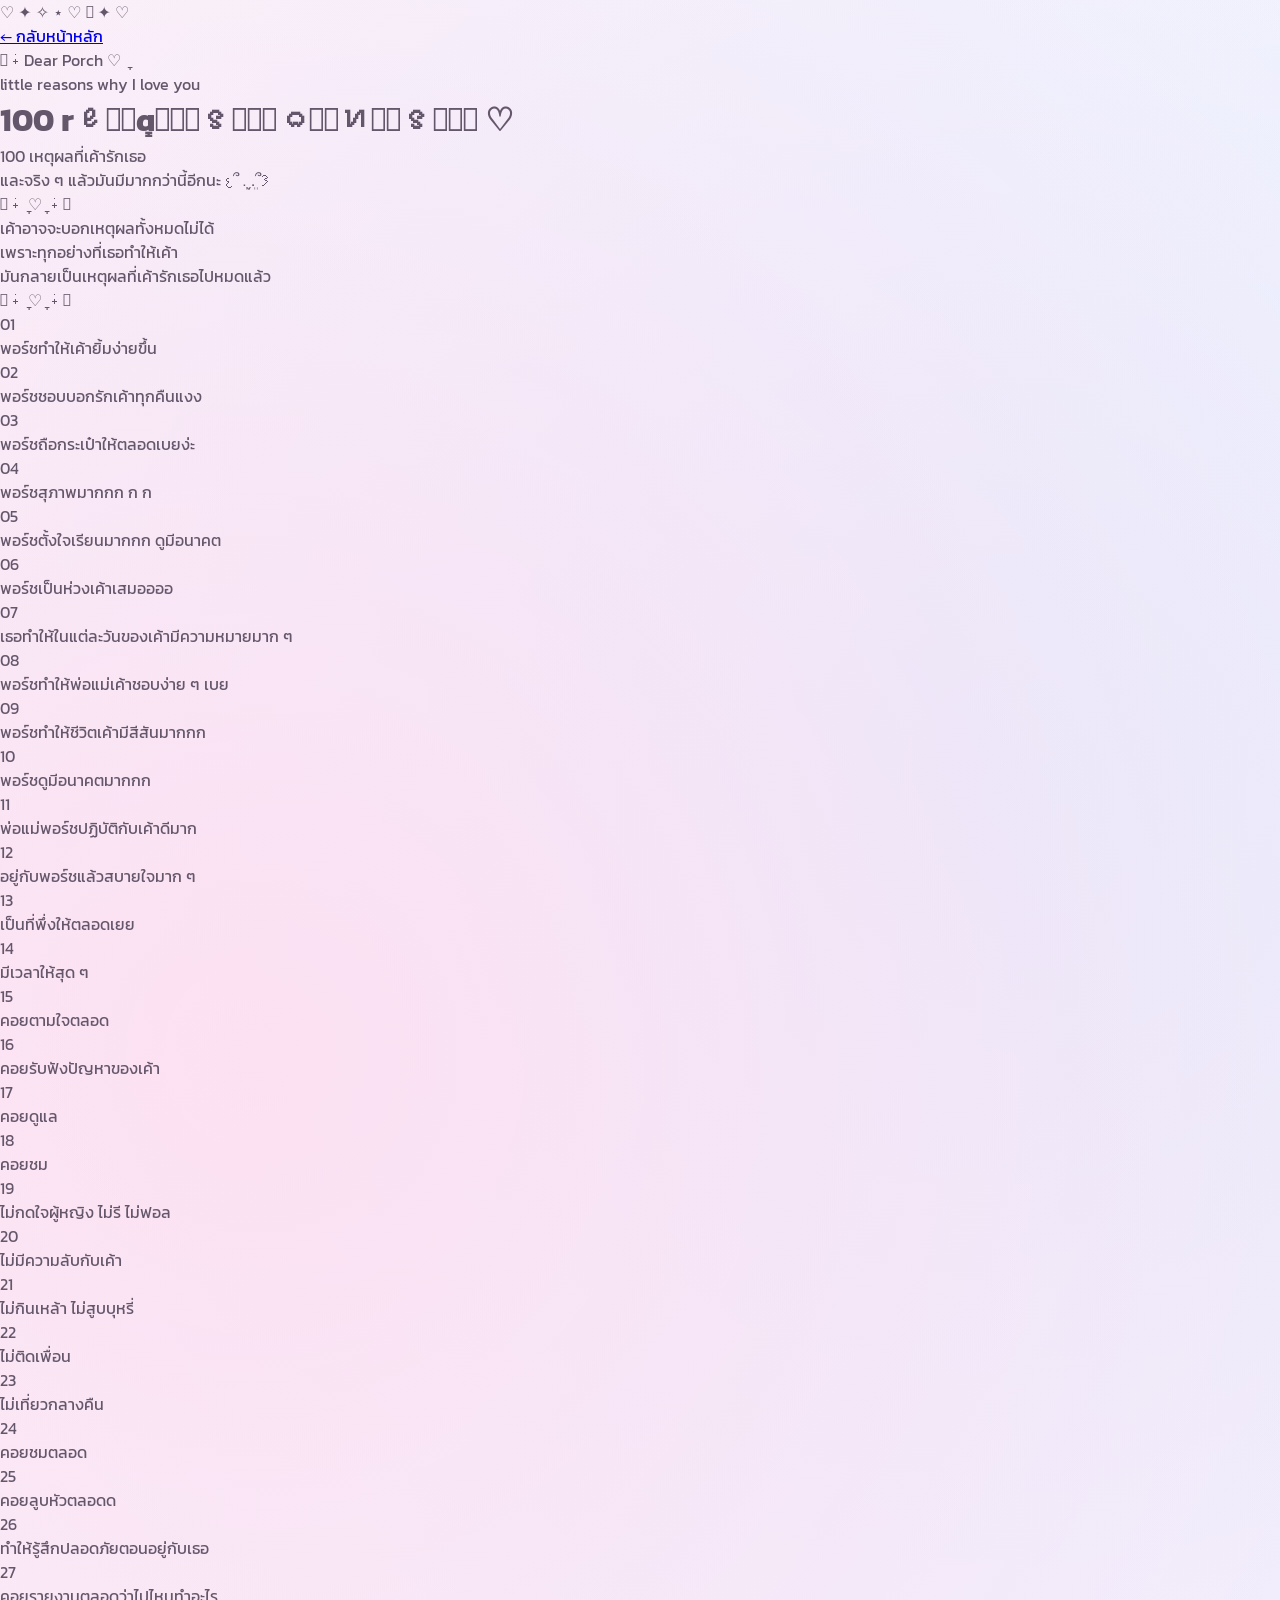
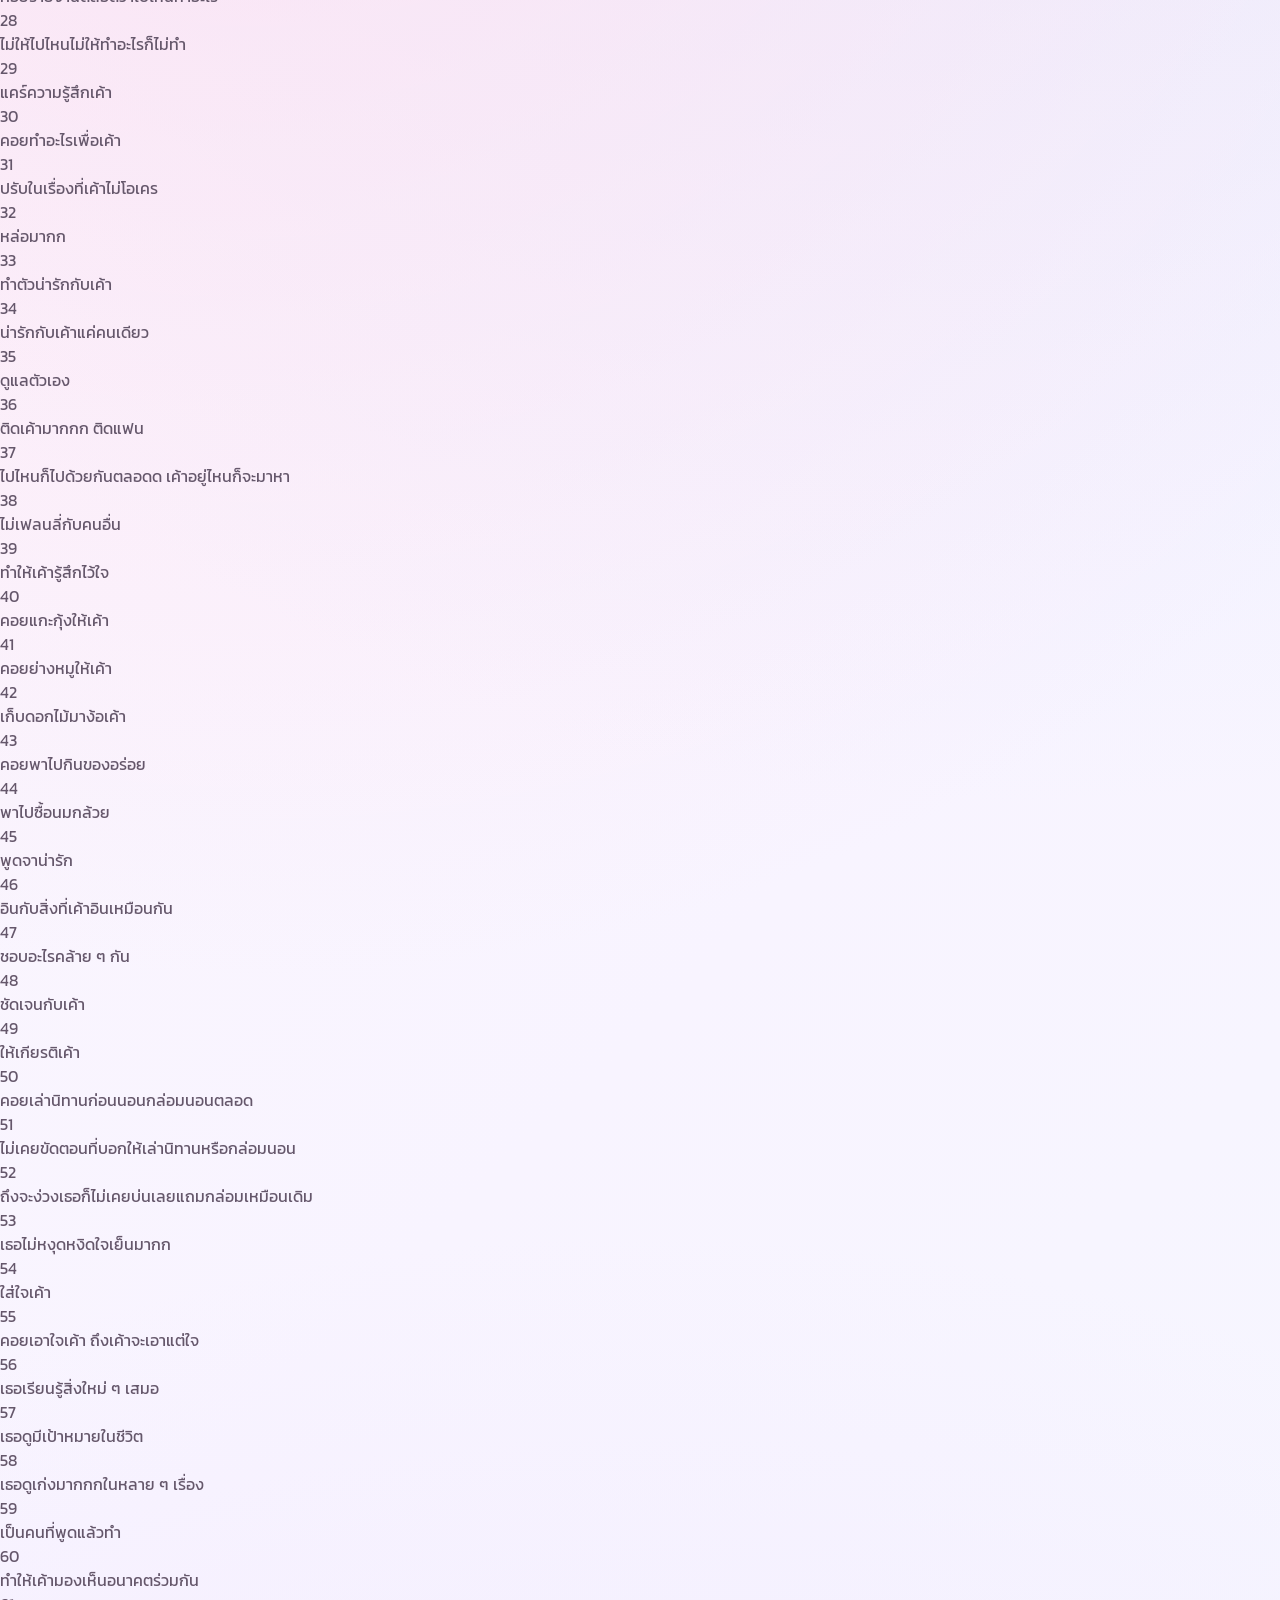
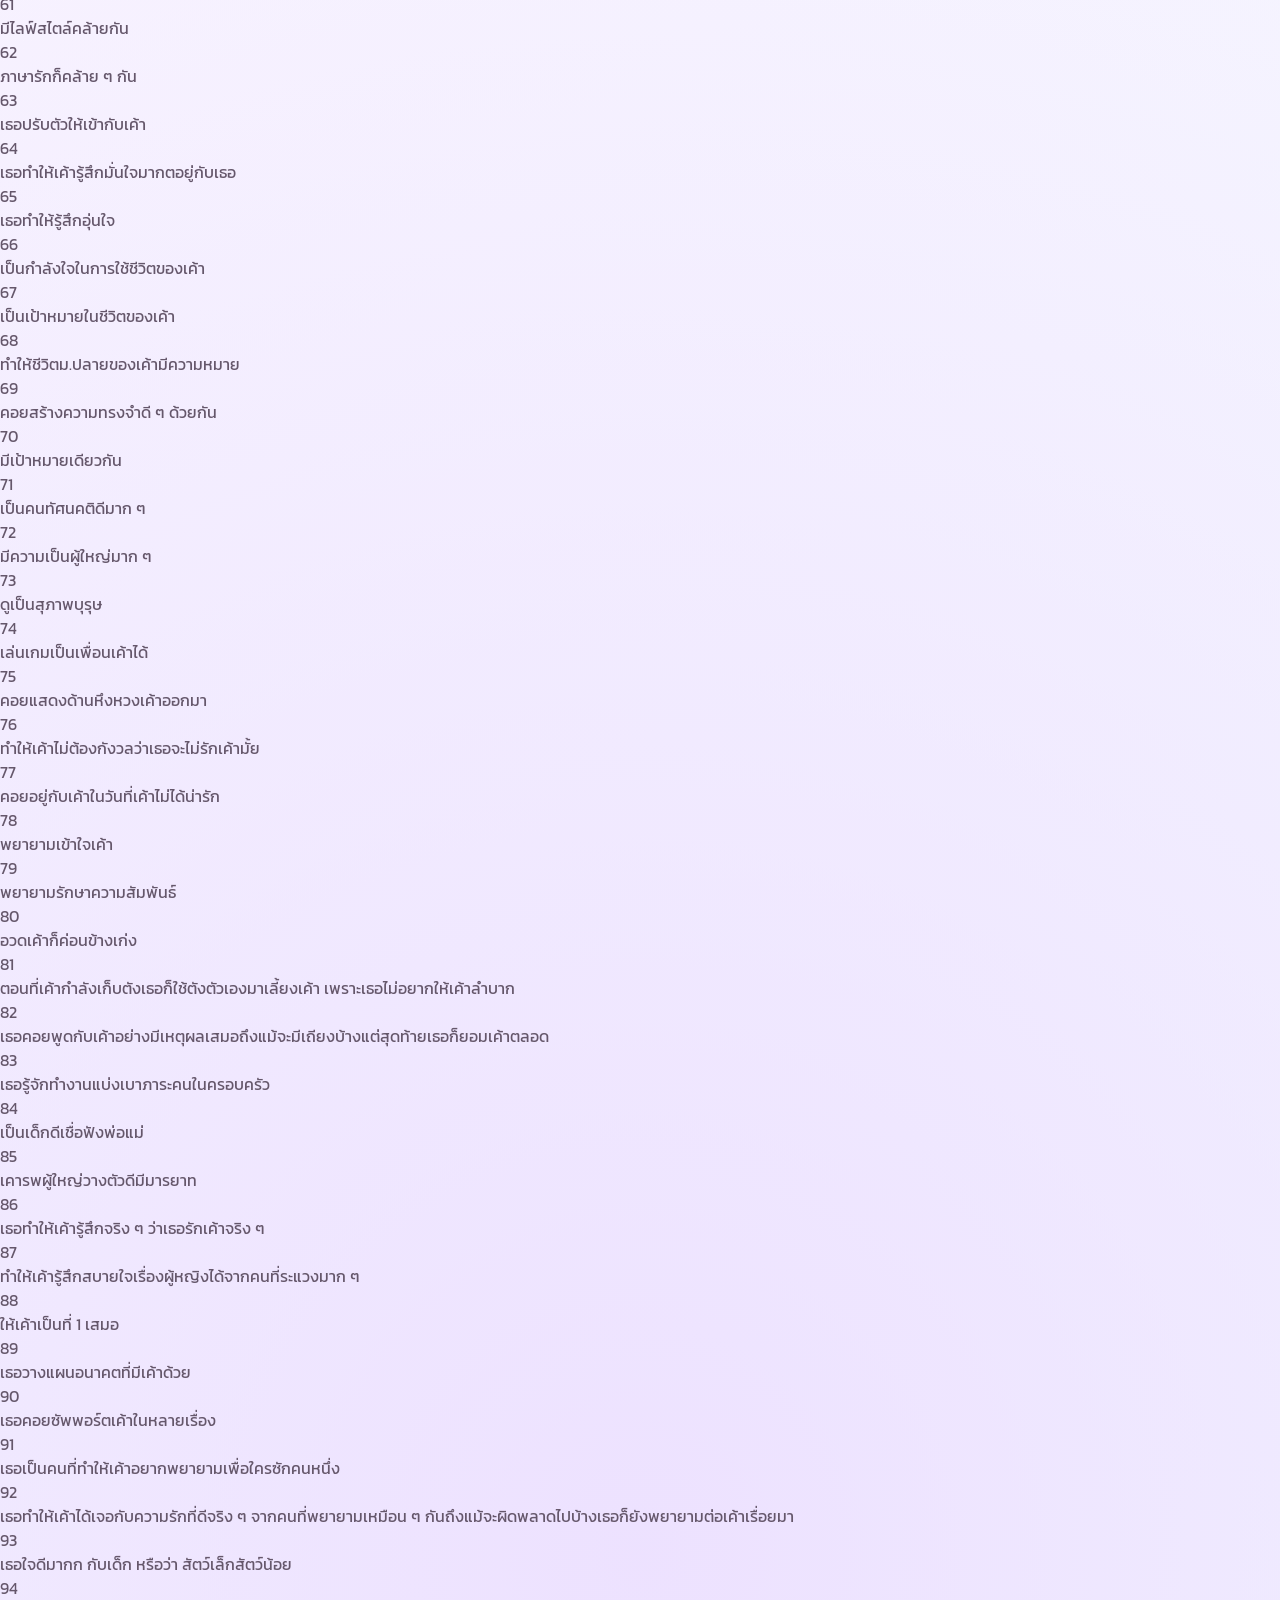
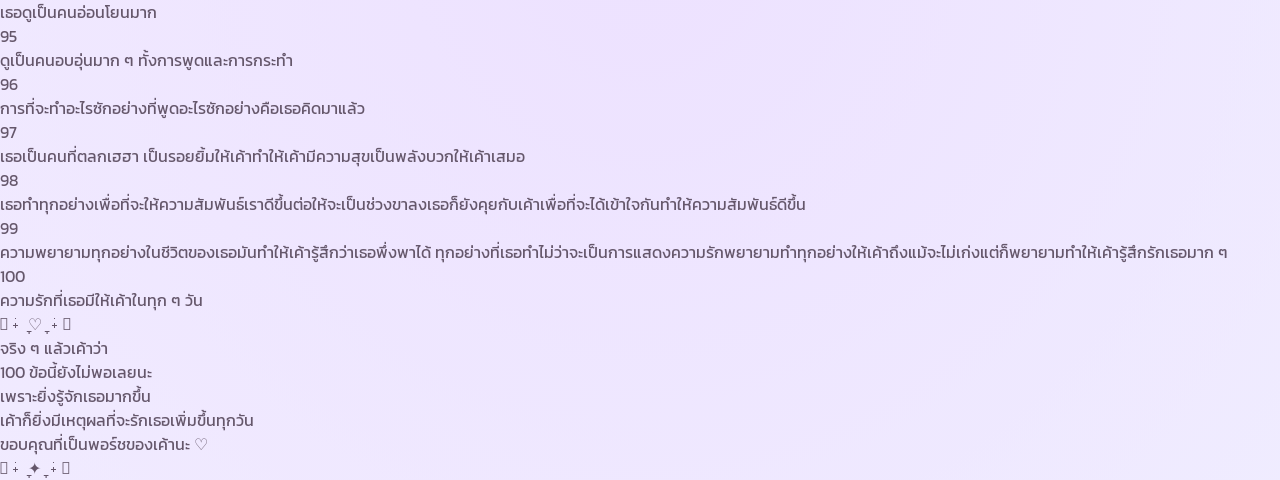
==== commit 43ff562e: "Update 100-reasons.html" ====
--- a/100-reasons.html
+++ b/100-reasons.html
@@ -3,530 +3,580 @@
 <head>
     <meta charset="UTF-8">
     <meta name="viewport" content="width=device-width, initial-scale=1.0">
-<title>100 Reasons ✦ Dear Porch</title>
-<link rel="stylesheet" href="style.css">
+    <title>100 Reasons ✦ Dear Porch</title>
+    <link rel="preconnect" href="https://fonts.googleapis.com">
+    <link rel="preconnect" href="https://fonts.gstatic.com" crossorigin>
+    <link
+        href="https://fonts.googleapis.com/css2?family=Itim&family=Kanit:wght@300;400;500&family=Playfair+Display:ital,wght@0,400;1,400&display=swap"
+        rel="stylesheet"
+    >
+    <link rel="stylesheet" href="style.css">
 </head>
-<body>
-<main class="home-page">
-    <!-- ✦ BACKGROUND -->
+<body class="reasons-page">
+    <!-- =====================================================
+         ✦ SOFT BACKGROUND
+    ====================================================== -->
     <div class="home-glitter" aria-hidden="true">
-        <span></span>
-        <span></span>
-        <span></span>
-        <span></span>
-        <span></span>
-        <span></span>
-        <span></span>
-        <span></span>
-        <span></span>
-        <span></span>
+        <span>♡</span>
+        <span>✦</span>
+        <span>✧</span>
+        <span>⋆</span>
+        <span>♡</span>
+        <span>𓂃</span>
+        <span>✦</span>
+        <span>♡</span>
     </div>
-    <!-- ✦ HEADER -->
-    <header class="home-header" id="reasonsHeader">
-        <a href="index.html" class="home-back">
-            ← Our Book
+    <!-- =====================================================
+         ✦ HEADER
+    ====================================================== -->
+    <header class="home-header reasons-header">
+        <a href="home.html" class="home-back">
+            ← กลับหน้าหลัก
         </a>
         <p class="home-logo">
-            ժׁׅ݊ꫀׁׅܻɑׁׅ֮r&nbsp;&nbsp;pᨵׁׅrᝯׁhׁׅ֮ ✦
+            𓂃 ࣪˖ Dear Porch ♡ ִֶָ
         </p>
         <p class="home-small">
-            𓂃 ࣪˖ ִֶָ a hundred little reasons ♡
+            little reasons why I love you
         </p>
         <h1>
-            100 rꫀׁׅܻɑׁׅ֮꯱ׁׅ֒ᨵׁׅꪀׁׅ֒꯱ׁׅ֒
+            100 rꫀׁׅܻɑׁׅ֮꯱ׁׅ֒ᨵׁׅꪀׁׅ꯱ׁׅ֒ ♡
         </h1>
         <p class="home-intro">
-            100 เหตุผลที่ทำให้อิ๊งค์รักพอร์ช
+            100 เหตุผลที่เค้ารักเธอ
             <br>
-            และจริง ๆ แล้วมันมีมากกว่า 100 ข้ออีกนะ
-            ♡
+            และจริง ๆ แล้วมันมีมากกว่านี้อีกนะ 𐔌՞ ܸ.ˬ.ܸ՞𐦯
         </p>
     </header>
-    <!-- ✦ REASONS -->
-    <section class="home-main">
-        <div class="reasons-list">
-            <article class="home-message reason-card">
+    <!-- =====================================================
+         ✦ REASONS
+    ====================================================== -->
+    <main class="reasons-main">
+        <div class="reasons-intro">
+            <span>𓂃 ࣪˖ ִֶָ ♡ ִֶָ ࣪˖ 𓂃</span>
+            <p>
+                เค้าอาจจะบอกเหตุผลทั้งหมดไม่ได้
+                <br>
+                เพราะทุกอย่างที่เธอทำให้เค้า
+                <br>
+                มันกลายเป็นเหตุผลที่เค้ารักเธอไปหมดแล้ว
+            </p>
+            <span>𓂃 ࣪˖ ִֶָ ♡ ִֶָ ࣪˖ 𓂃</span>
+        </div>
+        <section class="reasons-list" id="reasonsList">
+            <article class="reason-card">
                 <span>01</span>
-                <p>เพราะเธอเข้ามาในชีวิตเค้าในวันที่เค้าไม่ทันได้ตั้งตัว</p>
-            </article>
-            <article class="home-message reason-card">
+                <p>พอร์ชทำให้เค้ายิ้มง่ายขึ้น</p>
+            </article>
+            <article class="reason-card">
                 <span>02</span>
-                <p>เพราะเธอทำให้วันธรรมดาของเค้ามีความหมายขึ้นมา</p>
-            </article>
-            <article class="home-message reason-card">
+                <p>พอร์ชชอบบอกรักเค้าทุกคืนแงง</p>
+            </article>
+            <article class="reason-card">
                 <span>03</span>
-                <p>เพราะเธอเป็นคนที่ทำให้เค้ายิ้มได้ง่าย ๆ</p>
-            </article>
-            <article class="home-message reason-card">
+                <p>พอร์ชถือกระเป๋าให้ตลอดเบยง่ะ</p>
+            </article>
+            <article class="reason-card">
                 <span>04</span>
-                <p>เพราะรอยยิ้มของเธอทำให้เค้ามีความสุข</p>
-            </article>
-            <article class="home-message reason-card">
+                <p>พอร์ชสุภาพมากกก  ก ก</p>
+            </article>
+            <article class="reason-card">
                 <span>05</span>
-                <p>เพราะเธอทำให้เค้ารู้สึกว่าเค้ามีคนอยู่ข้าง ๆ</p>
-            </article>
-            <article class="home-message reason-card">
+                <p>พอร์ชตั้งใจเรียนมากกก ดูมีอนาคต</p>
+            </article>
+            <article class="reason-card">
                 <span>06</span>
-                <p>เพราะเธอทำให้เค้าอยากเล่าเรื่องต่าง ๆ ให้ฟัง</p>
-            </article>
-            <article class="home-message reason-card">
+                <p>พอร์ชเป็นห่วงเค้าเสมออออ</p>
+            </article>
+            <article class="reason-card">
                 <span>07</span>
-                <p>เพราะเธอเป็นทั้งคนรักและเพื่อนที่เค้าสบายใจด้วย</p>
-            </article>
-            <article class="home-message reason-card">
+                <p>เธอทำให้ในแต่ละวันของเค้ามีความหมายมาก ๆ</p>
+            </article>
+            <article class="reason-card">
                 <span>08</span>
-                <p>เพราะเธอทำให้เค้ารู้สึกเป็นตัวเองได้</p>
-            </article>
-            <article class="home-message reason-card">
+                <p>พอร์ชทำให้พ่อแม่เค้าชอบง่าย ๆ เบย</p>
+            </article>
+            <article class="reason-card">
                 <span>09</span>
-                <p>เพราะเธอรับฟังเรื่องเล็ก ๆ ของเค้า</p>
-            </article>
-            <article class="home-message reason-card">
+                <p>พอร์ชทำให้ชีวิตเค้ามีสีสันมากกก</p>
+            </article>
+            <article class="reason-card">
                 <span>10</span>
-                <p>เพราะเธอจำรายละเอียดเล็ก ๆ ของเค้าได้</p>
-            </article>
-            <article class="home-message reason-card">
+                <p>พอร์ชดูมีอนาคตมากกก</p>
+            </article>
+            <article class="reason-card">
                 <span>11</span>
-                <p>เพราะเธอทำให้เค้ารู้สึกว่าตัวเองสำคัญ</p>
-            </article>
-            <article class="home-message reason-card">
+                <p>พ่อแม่พอร์ชปฏิบัติกับเค้าดีมาก</p>
+            </article>
+            <article class="reason-card">
                 <span>12</span>
-                <p>เพราะเธอมีความเป็นเธอในแบบที่ไม่มีใครแทนได้</p>
-            </article>
-            <article class="home-message reason-card">
+                <p>อยู่กับพอร์ชแล้วสบายใจมาก ๆ</p>
+            </article>
+            <article class="reason-card">
                 <span>13</span>
-                <p>เพราะเสียงของเธอเป็นหนึ่งในเสียงที่เค้าอยากได้ยิน</p>
-            </article>
-            <article class="home-message reason-card">
+                <p>เป็นที่พึ่งให้ตลอดเยย</p>
+            </article>
+            <article class="reason-card">
                 <span>14</span>
-                <p>เพราะข้อความจากเธอทำให้เค้าเผลอยิ้มอยู่บ่อย ๆ</p>
-            </article>
-            <article class="home-message reason-card">
+                <p>มีเวลาให้สุด ๆ</p>
+            </article>
+            <article class="reason-card">
                 <span>15</span>
-                <p>เพราะเธอทำให้คำว่าแฟนมีความหมายสำหรับเค้า</p>
-            </article>
-            <article class="home-message reason-card">
+                <p>คอยตามใจตลอด</p>
+            </article>
+            <article class="reason-card">
                 <span>16</span>
-                <p>เพราะเธอเป็นคนแรก ๆ ที่เค้าอยากนึกถึงเวลาเกิดเรื่องดี ๆ</p>
-            </article>
-            <article class="home-message reason-card">
+                <p>คอยรับฟังปัญหาของเค้า</p>
+            </article>
+            <article class="reason-card">
                 <span>17</span>
-                <p>เพราะเธอทำให้เค้าอยากสร้างความทรงจำเพิ่มขึ้นเรื่อย ๆ</p>
-            </article>
-            <article class="home-message reason-card">
+                <p>คอยดูแล</p>
+            </article>
+            <article class="reason-card">
                 <span>18</span>
-                <p>เพราะเธอทำให้เค้าอยากรักษาความสัมพันธ์นี้ให้ดีที่สุด</p>
-            </article>
-            <article class="home-message reason-card">
+                <p>คอยชม</p>
+            </article>
+            <article class="reason-card">
                 <span>19</span>
-                <p>เพราะเธอเป็นความสบายใจของเค้า</p>
-            </article>
-            <article class="home-message reason-card">
+                <p>ไม่กดใจผู้หญิง ไม่รี ไม่ฟอล</p>
+            </article>
+            <article class="reason-card">
                 <span>20</span>
-                <p>เพราะแค่มีเธออยู่ใกล้ ๆ วันนั้นก็รู้สึกดีขึ้น</p>
-            </article>
-            <article class="home-message reason-card">
+                <p>ไม่มีความลับกับเค้า</p>
+            </article>
+            <article class="reason-card">
                 <span>21</span>
-                <p>เพราะเธอทำให้เค้าอยากเป็นตัวเองในเวอร์ชันที่ดีขึ้น</p>
-            </article>
-            <article class="home-message reason-card">
+                <p>ไม่กินเหล้า ไม่สูบบุหรี่</p>
+            </article>
+            <article class="reason-card">
                 <span>22</span>
-                <p>เพราะเธอทำให้เค้ารู้จักคำว่าคิดถึงมากขึ้น</p>
-            </article>
-            <article class="home-message reason-card">
+                <p>ไม่ติดเพื่อน</p>
+            </article>
+            <article class="reason-card">
                 <span>23</span>
-                <p>เพราะเค้าชอบเวลาที่เราได้คุยกัน</p>
-            </article>
-            <article class="home-message reason-card">
+                <p>ไม่เที่ยวกลางคืน</p>
+            </article>
+            <article class="reason-card">
                 <span>24</span>
-                <p>เพราะเธอทำให้เค้ารู้สึกอบอุ่น</p>
-            </article>
-            <article class="home-message reason-card">
+                <p>คอยชมตลอด</p>
+            </article>
+            <article class="reason-card">
                 <span>25</span>
-                <p>เพราะเธอทำให้เค้าอยากแบ่งปันเรื่องราวในแต่ละวัน</p>
-            </article>
-            <article class="home-message reason-card">
+                <p>คอยลูบหัวตลอดด</p>
+            </article>
+            <article class="reason-card">
                 <span>26</span>
-                <p>เพราะเธอมีมุมที่น่ารักในแบบของตัวเอง</p>
-            </article>
-            <article class="home-message reason-card">
+                <p>ทำให้รู้สึกปลอดภัยตอนอยู่กับเธอ</p>
+            </article>
+            <article class="reason-card">
                 <span>27</span>
-                <p>เพราะเธอทำให้เค้ารู้สึกโชคดีที่ได้เจอกัน</p>
-            </article>
-            <article class="home-message reason-card">
+                <p>คอยรายงานตลอดว่าไปไหนทำอะไร</p>
+            </article>
+            <article class="reason-card">
                 <span>28</span>
-                <p>เพราะเธอคือหนึ่งในความทรงจำที่ดีที่สุดของเค้า</p>
-            </article>
-            <article class="home-message reason-card">
+                <p>ไม่ให้ไปไหนไม่ให้ทำอะไรก็ไม่ทำ</p>
+            </article>
+            <article class="reason-card">
                 <span>29</span>
-                <p>เพราะวันที่เราได้เจอกันกลายเป็นวันที่เค้าอยากจำ</p>
-            </article>
-            <article class="home-message reason-card">
+                <p>แคร์ความรู้สึกเค้า</p>
+            </article>
+            <article class="reason-card">
                 <span>30</span>
-                <p>เพราะเรื่องของเรามีจุดเริ่มต้นที่น่ารักมาก ๆ</p>
-            </article>
-            <article class="home-message reason-card">
+                <p>คอยทำอะไรเพื่อเค้า</p>
+            </article>
+            <article class="reason-card">
                 <span>31</span>
-                <p>เพราะเพลงบางเพลงทำให้เค้านึกถึงเธอ</p>
-            </article>
-            <article class="home-message reason-card">
+                <p>ปรับในเรื่องที่เค้าไม่โอเคร</p>
+            </article>
+            <article class="reason-card">
                 <span>32</span>
-                <p>เพราะเธอทำให้เพลงบางเพลงมีความหมายขึ้นมา</p>
-            </article>
-            <article class="home-message reason-card">
+                <p>หล่อมากก</p>
+            </article>
+            <article class="reason-card">
                 <span>33</span>
-                <p>เพราะเธอเคยเลือกเพลงให้เค้าด้วยความตั้งใจ</p>
-            </article>
-            <article class="home-message reason-card">
+                <p>ทำตัวน่ารักกับเค้า</p>
+            </article>
+            <article class="reason-card">
                 <span>34</span>
-                <p>เพราะเค้ายังจำช่วงเวลาที่เราเริ่มคุยกันได้</p>
-            </article>
-            <article class="home-message reason-card">
+                <p>น่ารักกับเค้าแค่คนเดียว</p>
+            </article>
+            <article class="reason-card">
                 <span>35</span>
-                <p>เพราะเค้าชอบความรู้สึกตอนที่เราค่อย ๆ รู้จักกัน</p>
-            </article>
-            <article class="home-message reason-card">
+                <p>ดูแลตัวเอง</p>
+            </article>
+            <article class="reason-card">
                 <span>36</span>
-                <p>เพราะจากคนไม่รู้จักกัน เรากลายเป็นคนสำคัญของกันและกัน</p>
-            </article>
-            <article class="home-message reason-card">
+                <p>ติดเค้ามากกก ติดแฟน</p>
+            </article>
+            <article class="reason-card">
                 <span>37</span>
-                <p>เพราะเธอกล้าที่จะเข้ามาทำความรู้จักกับเค้า</p>
-            </article>
-            <article class="home-message reason-card">
+                <p>ไปไหนก็ไปด้วยกันตลอดด เค้าอยู่ไหนก็จะมาหา</p>
+            </article>
+            <article class="reason-card">
                 <span>38</span>
-                <p>เพราะเธอเป็นคนที่ทำให้เรื่องราวของปี 2026 พิเศษขึ้น</p>
-            </article>
-            <article class="home-message reason-card">
+                <p>ไม่เฟลนลี่กับคนอื่น</p>
+            </article>
+            <article class="reason-card">
                 <span>39</span>
-                <p>เพราะเธอทำให้เค้ามีเรื่องดี ๆ ให้คิดถึงก่อนนอน</p>
-            </article>
-            <article class="home-message reason-card">
+                <p>ทำให้เค้ารู้สึกไว้ใจ</p>
+            </article>
+            <article class="reason-card">
                 <span>40</span>
-                <p>เพราะเธอคือคนที่เค้าอยากบอกฝันดี</p>
-            </article>
-            <article class="home-message reason-card">
+                <p>คอยแกะกุ้งให้เค้า</p>
+            </article>
+            <article class="reason-card">
                 <span>41</span>
-                <p>เพราะเธอทำให้เค้ารู้สึกว่าความรักเป็นเรื่องสวยงาม</p>
-            </article>
-            <article class="home-message reason-card">
+                <p>คอยย่างหมูให้เค้า</p>
+            </article>
+            <article class="reason-card">
                 <span>42</span>
-                <p>เพราะเธอทำให้คำว่า “เรา” ฟังดูพิเศษ</p>
-            </article>
-            <article class="home-message reason-card">
+                <p>เก็บดอกไม้มาง้อเค้า</p>
+            </article>
+            <article class="reason-card">
                 <span>43</span>
-                <p>เพราะเธอทำให้เค้าอยากมีรูปของเราเก็บไว้เยอะ ๆ</p>
-            </article>
-            <article class="home-message reason-card">
+                <p>คอยพาไปกินของอร่อย</p>
+            </article>
+            <article class="reason-card">
                 <span>44</span>
-                <p>เพราะเธอทำให้เค้าอยากกลับไปมองความทรงจำเดิม ๆ</p>
-            </article>
-            <article class="home-message reason-card">
+                <p>พาไปซื้อนมกล้วย</p>
+            </article>
+            <article class="reason-card">
                 <span>45</span>
-                <p>เพราะทุกครั้งที่นึกถึงบางแสน เค้าจะนึกถึงเรา</p>
-            </article>
-            <article class="home-message reason-card">
+                <p>พูดจาน่ารัก</p>
+            </article>
+            <article class="reason-card">
                 <span>46</span>
-                <p>เพราะวันวาเลนไทน์ของเค้ามีความหมายมากขึ้นเพราะเธอ</p>
-            </article>
-            <article class="home-message reason-card">
+                <p>อินกับสิ่งที่เค้าอินเหมือนกัน</p>
+            </article>
+            <article class="reason-card">
                 <span>47</span>
-                <p>เพราะดอกไม้ที่เธอให้กลายเป็นความทรงจำที่น่ารัก</p>
-            </article>
-            <article class="home-message reason-card">
+                <p>ชอบอะไรคล้าย ๆ กัน</p>
+            </article>
+            <article class="reason-card">
                 <span>48</span>
-                <p>เพราะตุ๊กตาที่เธอเลือกให้ทำให้เค้ารู้ว่าเธอใส่ใจ</p>
-            </article>
-            <article class="home-message reason-card">
+                <p>ชัดเจนกับเค้า</p>
+            </article>
+            <article class="reason-card">
                 <span>49</span>
-                <p>เพราะเธอจำได้ว่าเค้าชอบคุโรมิ</p>
-            </article>
-            <article class="home-message reason-card">
+                <p>ให้เกียรติเค้า</p>
+            </article>
+            <article class="reason-card">
                 <span>50</span>
-                <p>เพราะวันที่เราเป็นแฟนกันคือวันที่เค้าอยากจำตลอดไป</p>
-            </article>
-            <article class="home-message reason-card">
+                <p>คอยเล่านิทานก่อนนอนกล่อมนอนตลอด</p>
+            </article>
+            <article class="reason-card">
                 <span>51</span>
-                <p>เพราะเธอทำให้เค้ารู้สึกว่าความพยายามมีความหมาย</p>
-            </article>
-            <article class="home-message reason-card">
+                <p>ไม่เคยขัดตอนที่บอกให้เล่านิทานหรือกล่อมนอน</p>
+            </article>
+            <article class="reason-card">
                 <span>52</span>
-                <p>เพราะเธอทำให้เค้าอยากทำอะไรดี ๆ ให้เธอบ้าง</p>
-            </article>
-            <article class="home-message reason-card">
+                <p>ถึงจะง่วงเธอก็ไม่เคยบ่นเลยแถมกล่อมเหมือนเดิม</p>
+            </article>
+            <article class="reason-card">
                 <span>53</span>
-                <p>เพราะเธอทำให้เค้าอยากเห็นเธอมีความสุข</p>
-            </article>
-            <article class="home-message reason-card">
+                <p>เธอไม่หงุดหงิดใจเย็นมากก</p>
+            </article>
+            <article class="reason-card">
                 <span>54</span>
-                <p>เพราะความสุขของเธอสำคัญกับเค้า</p>
-            </article>
-            <article class="home-message reason-card">
+                <p>ใส่ใจเค้า</p>
+            </article>
+            <article class="reason-card">
                 <span>55</span>
-                <p>เพราะเค้าอยากอยู่ข้าง ๆ เธอในวันที่เธอเหนื่อย</p>
-            </article>
-            <article class="home-message reason-card">
+                <p>คอยเอาใจเค้า ถึงเค้าจะเอาแต่ใจ</p>
+            </article>
+            <article class="reason-card">
                 <span>56</span>
-                <p>เพราะเค้าอยากเป็นกำลังใจให้เธอในวันที่ยาก</p>
-            </article>
-            <article class="home-message reason-card">
+                <p>เธอเรียนรู้สิ่งใหม่ ๆ เสมอ</p>
+            </article>
+            <article class="reason-card">
                 <span>57</span>
-                <p>เพราะเธอทำให้เค้าอยากเรียนรู้กันและกันมากขึ้น</p>
-            </article>
-            <article class="home-message reason-card">
+                <p>เธอดูมีเป้าหมายในชีวิต</p>
+            </article>
+            <article class="reason-card">
                 <span>58</span>
-                <p>เพราะเธอทำให้เค้าเห็นคุณค่าของช่วงเวลาธรรมดา</p>
-            </article>
-            <article class="home-message reason-card">
+                <p>เธอดูเก่งมากกกในหลาย ๆ เรื่อง</p>
+            </article>
+            <article class="reason-card">
                 <span>59</span>
-                <p>เพราะการได้อยู่ด้วยกันไม่จำเป็นต้องมีอะไรพิเศษเสมอไป</p>
-            </article>
-            <article class="home-message reason-card">
+                <p>เป็นคนที่พูดแล้วทำ</p>
+            </article>
+            <article class="reason-card">
                 <span>60</span>
-                <p>เพราะแค่ได้ใช้เวลาอยู่ด้วยกันก็มีความหมายแล้ว</p>
-            </article>
-            <article class="home-message reason-card">
+                <p>ทำให้เค้ามองเห็นอนาคตร่วมกัน</p>
+            </article>
+            <article class="reason-card">
                 <span>61</span>
-                <p>เพราะเธอทำให้เค้าอยากสร้างอนาคตที่มีความทรงจำดี ๆ เพิ่มขึ้น</p>
-            </article>
-            <article class="home-message reason-card">
+                <p>มีไลฟ์สไตล์คล้ายกัน</p>
+            </article>
+            <article class="reason-card">
                 <span>62</span>
-                <p>เพราะเธอเป็นคนที่เค้าอยากเห็นเติบโตไปด้วยกัน</p>
-            </article>
-            <article class="home-message reason-card">
+                <p>ภาษารักก็คล้าย ๆ กัน</p>
+            </article>
+            <article class="reason-card">
                 <span>63</span>
-                <p>เพราะเค้าอยากเห็นรอยยิ้มของเธอในอีกหลาย ๆ วัน</p>
-            </article>
-            <article class="home-message reason-card">
+                <p>เธอปรับตัวให้เข้ากับเค้า</p>
+            </article>
+            <article class="reason-card">
                 <span>64</span>
-                <p>เพราะเธอทำให้เค้าอยากเก็บเรื่องราวของเราไว้เป็นอย่างดี</p>
-            </article>
-            <article class="home-message reason-card">
+                <p>เธอทำให้เค้ารู้สึกมั่นใจมากตอยู่กับเธอ</p>
+            </article>
+            <article class="reason-card">
                 <span>65</span>
-                <p>เพราะเธอคือคนที่ทำให้เค้าอยากเปิดใจ</p>
-            </article>
-            <article class="home-message reason-card">
+                <p>เธอทำให้รู้สึกอุ่นใจ</p>
+            </article>
+            <article class="reason-card">
                 <span>66</span>
-                <p>เพราะเธอทำให้เค้ารู้สึกว่าความรักไม่จำเป็นต้องสมบูรณ์แบบ</p>
-            </article>
-            <article class="home-message reason-card">
+                <p>เป็นกำลังใจในการใช้ชีวิตของเค้า</p>
+            </article>
+            <article class="reason-card">
                 <span>67</span>
-                <p>เพราะเราสามารถเรียนรู้จากกันและกันได้</p>
-            </article>
-            <article class="home-message reason-card">
+                <p>เป็นเป้าหมายในชีวิตของเค้า</p>
+            </article>
+            <article class="reason-card">
                 <span>68</span>
-                <p>เพราะเค้าชอบเวลาที่เราได้หัวเราะด้วยกัน</p>
-            </article>
-            <article class="home-message reason-card">
+                <p>ทำให้ชีวิตม.ปลายของเค้ามีความหมาย</p>
+            </article>
+            <article class="reason-card">
                 <span>69</span>
-                <p>เพราะเธอทำให้ช่วงเวลาสั้น ๆ กลายเป็นความทรงจำยาว ๆ</p>
-            </article>
-            <article class="home-message reason-card">
+                <p>คอยสร้างความทรงจำดี ๆ ด้วยกัน</p>
+            </article>
+            <article class="reason-card">
                 <span>70</span>
-                <p>เพราะเธอทำให้เค้าอยากรักษาความทรงจำเหล่านี้ไว้</p>
-            </article>
-            <article class="home-message reason-card">
+                <p>มีเป้าหมายเดียวกัน</p>
+            </article>
+            <article class="reason-card">
                 <span>71</span>
-                <p>เพราะเธอทำให้เค้าอยากถ่ายรูปด้วยกันอีกเยอะ ๆ</p>
-            </article>
-            <article class="home-message reason-card">
+                <p>เป็นคนทัศนคติดีมาก ๆ</p>
+            </article>
+            <article class="reason-card">
                 <span>72</span>
-                <p>เพราะรูปของเราทำให้เค้าย้อนกลับไปยิ้มได้</p>
-            </article>
-            <article class="home-message reason-card">
+                <p>มีความเป็นผู้ใหญ่มาก ๆ</p>
+            </article>
+            <article class="reason-card">
                 <span>73</span>
-                <p>เพราะทุกครั้งที่เห็นความทรงจำของเรา เค้าจะนึกถึงความรู้สึกในวันนั้น</p>
-            </article>
-            <article class="home-message reason-card">
+                <p>ดูเป็นสุภาพบุรุษ</p>
+            </article>
+            <article class="reason-card">
                 <span>74</span>
-                <p>เพราะเธอทำให้เค้ารู้ว่าความทรงจำธรรมดาก็มีค่ามากได้</p>
-            </article>
-            <article class="home-message reason-card">
+                <p>เล่นเกมเป็นเพื่อนเค้าได้</p>
+            </article>
+            <article class="reason-card">
                 <span>75</span>
-                <p>เพราะเธอเป็นส่วนหนึ่งของเรื่องราวที่เค้าอยากเก็บไว้</p>
-            </article>
-            <article class="home-message reason-card">
+                <p>คอยแสดงด้านหึงหวงเค้าออกมา</p>
+            </article>
+            <article class="reason-card">
                 <span>76</span>
-                <p>เพราะเค้าชอบเวลาที่เธอเป็นตัวของตัวเอง</p>
-            </article>
-            <article class="home-message reason-card">
+                <p>ทำให้เค้าไม่ต้องกังวลว่าเธอจะไม่รักเค้ามั้ย</p>
+            </article>
+            <article class="reason-card">
                 <span>77</span>
-                <p>เพราะเธอไม่จำเป็นต้องพยายามเป็นใครเพื่อให้เค้ารัก</p>
-            </article>
-            <article class="home-message reason-card">
+                <p>คอยอยู่กับเค้าในวันที่เค้าไม่ได้น่ารัก</p>
+            </article>
+            <article class="reason-card">
                 <span>78</span>
-                <p>เพราะสำหรับเค้า เธอเป็นเธอก็เพียงพอแล้ว</p>
-            </article>
-            <article class="home-message reason-card">
+                <p>พยายามเข้าใจเค้า</p>
+            </article>
+            <article class="reason-card">
                 <span>79</span>
-                <p>เพราะเธอทำให้เค้ารู้สึกโชคดีในหลาย ๆ ครั้ง</p>
-            </article>
-            <article class="home-message reason-card">
+                <p>พยายามรักษาความสัมพันธ์</p>
+            </article>
+            <article class="reason-card">
                 <span>80</span>
-                <p>เพราะเค้าดีใจที่เรื่องของเราเกิดขึ้นจริง</p>
-            </article>
-            <article class="home-message reason-card">
+                <p>อวดเค้าก็ค่อนข้างเก่ง</p>
+            </article>
+            <article class="reason-card">
                 <span>81</span>
-                <p>เพราะเธอเป็นคนที่เค้าอยากบอกว่า “ขอบคุณ” อยู่เสมอ</p>
-            </article>
-            <article class="home-message reason-card">
+                <p>ตอนที่เค้ากำลังเก็บตังเธอก็ใช้ตังตัวเองมาเลี้ยงเค้า เพราะเธอไม่อยากให้เค้าลำบาก</p>
+            </article>
+            <article class="reason-card">
                 <span>82</span>
-                <p>เพราะเธอทำให้เค้ารู้สึกว่าตัวเองได้รับความรัก</p>
-            </article>
-            <article class="home-message reason-card">
+                <p>เธอคอยพูดกับเค้าอย่างมีเหตุผลเสมอถึงแม้จะมีเถียงบ้างแต่สุดท้ายเธอก็ยอมเค้าตลอด</p>
+            </article>
+            <article class="reason-card">
                 <span>83</span>
-                <p>เพราะเธอทำให้เค้าอยากมอบความรักกลับไปให้มาก ๆ</p>
-            </article>
-            <article class="home-message reason-card">
+                <p>เธอรู้จักทำงานแบ่งเบาภาระคนในครอบครัว</p>
+            </article>
+            <article class="reason-card">
                 <span>84</span>
-                <p>เพราะเธอคือหนึ่งในเหตุผลที่ทำให้เค้ายิ้มในแต่ละวัน</p>
-            </article>
-            <article class="home-message reason-card">
+                <p>เป็นเด็กดีเชื่อฟังพ่อแม่</p>
+            </article>
+            <article class="reason-card">
                 <span>85</span>
-                <p>เพราะเธอทำให้เค้าอยากมีวันพรุ่งนี้ที่มีเรื่องราวของเราเพิ่มขึ้น</p>
-            </article>
-            <article class="home-message reason-card">
+                <p>เคารพผู้ใหญ่วางตัวดีมีมารยาท</p>
+            </article>
+            <article class="reason-card">
                 <span>86</span>
-                <p>เพราะเค้าอยากมีรูปคู่กับเธอเพิ่มขึ้นเรื่อย ๆ</p>
-            </article>
-            <article class="home-message reason-card">
+                <p>เธอทำให้เค้ารู้สึกจริง ๆ ว่าเธอรักเค้าจริง ๆ</p>
+            </article>
+            <article class="reason-card">
                 <span>87</span>
-                <p>เพราะเค้าอยากมีสถานที่ที่เราไปด้วยกันเพิ่มขึ้นอีก</p>
-            </article>
-            <article class="home-message reason-card">
+                <p>ทำให้เค้ารู้สึกสบายใจเรื่องผู้หญิงได้จากคนที่ระแวงมาก ๆ</p>
+            </article>
+            <article class="reason-card">
                 <span>88</span>
-                <p>เพราะเค้าอยากมีเพลงที่เป็นเพลงของเราเพิ่มขึ้นอีก</p>
-            </article>
-            <article class="home-message reason-card">
+                <p>ให้เค้าเป็นที่ 1 เสมอ</p>
+            </article>
+            <article class="reason-card">
                 <span>89</span>
-                <p>เพราะเค้าอยากมีเรื่องให้เราเอากลับมาเล่าแล้วหัวเราะด้วยกัน</p>
-            </article>
-            <article class="home-message reason-card">
+                <p>เธอวางแผนอนาคตที่มีเค้าด้วย</p>
+            </article>
+            <article class="reason-card">
                 <span>90</span>
-                <p>เพราะเค้าอยากสร้างความทรงจำดี ๆ กับเธอไปอีกนาน ๆ</p>
-            </article>
-            <article class="home-message reason-card">
+                <p>เธอคอยซัพพอร์ตเค้าในหลายเรื่อง</p>
+            </article>
+            <article class="reason-card">
                 <span>91</span>
-                <p>เพราะเธอเป็นคนที่ทำให้คำว่า “รัก” มีเรื่องราวอยู่ข้างหลัง</p>
-            </article>
-            <article class="home-message reason-card">
+                <p>เธอเป็นคนที่ทำให้เค้าอยากพยายามเพื่อใครซักคนหนึ่ง</p>
+            </article>
+            <article class="reason-card">
                 <span>92</span>
-                <p>เพราะเธอทำให้เค้าอยากดูแลความสัมพันธ์ของเรา</p>
-            </article>
-            <article class="home-message reason-card">
+                <p>เธอทำให้เค้าได้เจอกับความรักที่ดีจริง ๆ จากคนที่พยายามเหมือน ๆ กันถึงแม้จะผิดพลาดไปบ้างเธอก็ยังพยายามต่อเค้าเรื่อยมา</p>
+            </article>
+            <article class="reason-card">
                 <span>93</span>
-                <p>เพราะเค้าอยากให้เธอมีความสุขเวลาที่อยู่กับเค้า</p>
-            </article>
-            <article class="home-message reason-card">
+                <p>เธอใจดีมากก กับเด็ก หรือว่า สัตว์เล็กสัตว์น้อย</p>
+            </article>
+            <article class="reason-card">
                 <span>94</span>
-                <p>เพราะเธอทำให้เค้าอยากเป็นพื้นที่ปลอดภัยให้กันและกัน</p>
-            </article>
-            <article class="home-message reason-card">
+                <p>เธอดูเป็นคนอ่อนโยนมาก</p>
+            </article>
+            <article class="reason-card">
                 <span>95</span>
-                <p>เพราะเค้าอยากอยู่ในความทรงจำดี ๆ ของเธอเหมือนที่เธออยู่ในของเค้า</p>
-            </article>
-            <article class="home-message reason-card">
+                <p>ดูเป็นคนอบอุ่นมาก ๆ ทั้งการพูดและการกระทำ</p>
+            </article>
+            <article class="reason-card">
                 <span>96</span>
-                <p>เพราะเค้าอยากให้ทุกวันของเรามีเรื่องเล็ก ๆ ให้ยิ้มได้</p>
-            </article>
-            <article class="home-message reason-card">
+                <p>การที่จะทำอะไรซักอย่างที่พูดอะไรซักอย่างคือเธอคิดมาแล้ว</p>
+            </article>
+            <article class="reason-card">
                 <span>97</span>
-                <p>เพราะไม่ว่าเรื่องราวของเราจะเริ่มต้นจากอะไร มันก็กลายเป็นสิ่งสำคัญสำหรับเค้า</p>
-            </article>
-            <article class="home-message reason-card">
+                <p>เธอเป็นคนที่ตลกเฮฮา เป็นรอยยิ้มให้เค้าทำให้เค้ามีความสุขเป็นพลังบวกให้เค้าเสมอ</p>
+            </article>
+            <article class="reason-card">
                 <span>98</span>
-                <p>เพราะเค้าดีใจที่วันหนึ่งเราได้เดินเข้ามาเจอกัน</p>
-            </article>
-            <article class="home-message reason-card">
+                <p>เธอทำทุกอย่างเพื่อที่จะให้ความสัมพันธ์เราดีขึ้นต่อให้จะเป็นช่วงขาลงเธอก็ยังคุยกับเค้าเพื่อที่จะได้เข้าใจกันทำให้ความสัมพันธ์ดีขึ้น</p>
+            </article>
+            <article class="reason-card">
                 <span>99</span>
-                <p>เพราะจากคำว่า “คนไม่รู้จัก” วันนี้เธอกลายเป็น “พอร์ชของเค้า”</p>
-            </article>
-            <article class="home-message reason-card">
+                <p>ความพยายามทุกอย่างในชีวิตของเธอมันทำให้เค้ารู้สึกว่าเธอพึ่งพาได้ ทุกอย่างที่เธอทำไม่ว่าจะเป็นการแสดงความรักพยายามทำทุกอย่างให้เค้าถึงแม้จะไม่เก่งแต่ก็พยายามทำให้เค้ารู้สึกรักเธอมาก ๆ</p>
+            </article>
+            <article class="reason-card">
                 <span>100</span>
-                <p>เพราะสุดท้ายแล้ว เหตุผลที่สำคัญที่สุดก็คือ…เธอคือพอร์ช และเค้ารักเธอในแบบที่เธอเป็น ♡</p>
-            </article>
-        </div>
-        <!-- ✦ END -->
-        <div class="home-ending" id="reasonsEnding">
+                <p>ความรักที่เธอมีให้เค้าในทุก ๆ วัน</p>
+            </article>
+        </section>
+        <!-- =====================================================
+             ✦ ENDING
+        ====================================================== -->
+        <section class="reasons-ending">
+            <span>𓂃 ࣪˖ ִֶָ ♡ ִֶָ ࣪˖ 𓂃</span>
             <p>
-                100 ข้อแล้วนะ ♡
+                จริง ๆ แล้วเค้าว่า
+                <br>
+                100 ข้อนี้ยังไม่พอเลยนะ
             </p>
             <p>
-                แต่ถ้าให้เขียนต่อจริง ๆ
+                เพราะยิ่งรู้จักเธอมากขึ้น
                 <br>
-                เค้าว่า 100 ข้อก็คงไม่พอ
+                เค้าก็ยิ่งมีเหตุผลที่จะรักเธอเพิ่มขึ้นทุกวัน
             </p>
-            <p>
-                เพราะทุกวันที่มีเธอ
-                <br>
-                ก็มีเหตุผลใหม่ ๆ ให้รักเพิ่มขึ้นอีก
+            <p class="reasons-love">
+                ขอบคุณที่เป็นพอร์ชของเค้านะ ♡
             </p>
-            <p>
-                𓂃 ࣪˖ ִֶָ
-                100 reasons,
-                <br>
-                and still counting ♡
-                ִֶָ ࣪˖ 𓂃
-            </p>
-        </div>
-    </section>
-</main>
-<!-- ✦ SCRIPT -->
-<script>
-    document.addEventListener(
-        "DOMContentLoaded",
-        () => {
-            const elements =
-                document.querySelectorAll(
-                    ".home-header, .reason-card, .home-ending"
+            <span>𓂃 ࣪˖ ִֶָ ✦ ִֶָ ࣪˖ 𓂃</span>
+        </section>
+    </main>
+    <!-- =====================================================
+         ✦ SCRIPT
+    ====================================================== -->
+    <script>
+        document.addEventListener(
+            "DOMContentLoaded",
+            () => {
+                document.body.style.opacity = "0";
+                requestAnimationFrame(() => {
+                    document.body.style.transition =
+                        "opacity 0.8s ease";
+                    document.body.style.opacity =
+                        "1";
+                });
+                const header =
+                    document.querySelector(
+                        ".reasons-header"
+                    );
+                if (header) {
+                    setTimeout(() => {
+                        header.classList.add(
+                            "home-show"
+                        );
+                    }, 150);
+                }
+                const cards =
+                    document.querySelectorAll(
+                        ".reason-card"
+                    );
+                cards.forEach(
+                    (card, index) => {
+                        setTimeout(
+                            () => {
+                                card.classList.add(
+                                    "home-show"
+                                );
+                            },
+                            350 + index * 45
+                        );
+                    }
                 );
-            elements.forEach(
-                (element, index) => {
+                const ending =
+                    document.querySelector(
+                        ".reasons-ending"
+                    );
+                if (ending) {
                     setTimeout(
                         () => {
-                            element.classList.add(
+                            ending.classList.add(
                                 "home-show"
                             );
                         },
-                        120 + index * 35
+                        5000
                     );
                 }
-            );
-        }
-    );
-    /* ✦ PAGE TRANSITION */
-    document
-        .querySelectorAll("a")
-        .forEach(
-            link => {
-                link.addEventListener(
-                    "click",
-                    event => {
-                        const href =
-                            link.getAttribute(
-                                "href"
-                            );
-                        if (
-                            !href ||
-                            href.startsWith("#") ||
-                            href.startsWith("http")
-                        ) {
-                            return;
-                        }
-                        event.preventDefault();
-                        document.body.style.opacity =
-                            "0";
-                        setTimeout(
-                            () => {
-                                window.location.href =
-                                    href;
-                            },
-                            350
-                        );
-                    }
+            }
+        );
+        /* =====================================================
+           ✦ PAGE TRANSITION
+        ====================================================== */
+        document.addEventListener(
+            "click",
+            (event) => {
+                const link =
+                    event.target.closest("a");
+                if (!link) {
+                    return;
+                }
+                const href =
+                    link.getAttribute("href");
+                if (
+                    !href ||
+                    href.startsWith("#") ||
+                    href.startsWith("http") ||
+                    href.startsWith("mailto:")
+                ) {
+                    return;
+                }
+                event.preventDefault();
+                document.body.classList.add(
+                    "page-leaving"
+                );
+                setTimeout(
+                    () => {
+                        window.location.href =
+                            href;
+                    },
+                    450
                 );
             }
         );
-</script>
+    </script>
 </body>
 </html>
--- a/style.css
+++ b/style.css
@@ -1,1456 +1,507 @@
-@/* =========================================================
-   DEAR PORCH ♡
-   Main Style
-========================================================= */
-
-@import url('https://fonts.googleapis.com/css2?family=Itim&family=Kanit:wght@300;400;500;600&display=swap');
-
-
-/* =========================================================
-   RESET
-========================================================= */
-
+/* =========================================================
+   ✦ RESET
+========================================================= */
 * {
-    box-sizing: border-box;
     margin: 0;
     padding: 0;
-}
-
+    box-sizing: border-box;
+}
 html {
     scroll-behavior: smooth;
 }
-
 body {
     min-height: 100vh;
+    font-family: "Kanit", sans-serif;
+    color: #65576b;
+    background:
+        radial-gradient(circle at 20% 20%, rgba(255, 220, 239, .8), transparent 35%),
+        radial-gradient(circle at 80% 15%, rgba(220, 235, 255, .8), transparent 35%),
+        radial-gradient(circle at 50% 90%, rgba(235, 220, 255, .8), transparent 40%),
+        linear-gradient(135deg, #fff8fc, #f8f4ff, #f3f9ff);
     overflow-x: hidden;
-
-    font-family: "Kanit", sans-serif;
-
-    color: #5f5365;
-
-    background:
-        radial-gradient(circle at 20% 20%, rgba(255,255,255,.95), transparent 28%),
-        radial-gradient(circle at 80% 15%, rgba(238,220,250,.8), transparent 30%),
-        linear-gradient(
-            135deg,
-            #fff9fd 0%,
-            #f8edfb 45%,
-            #eee4f8 100%
-        );
-
-    transition:
-        opacity .35s ease,
-        filter .35s ease;
-}
-
-button,
-a {
-    font-family: inherit;
-}
-
-button {
-    border: none;
-}
-
-a {
-    text-decoration: none;
-    color: inherit;
-}
-
-
-/* =========================================================
-   PAGE TRANSITION
-========================================================= */
-
-body.page-changing {
-    opacity: 0;
-    filter: blur(5px);
-}
-
-
-/* =========================================================
-   WELCOME PAGE
-========================================================= */
-
-.welcome-page {
-    position: relative;
-
+    transition: opacity .7s ease;
+}
+/* =========================================================
+   ✦ COVER PAGE
+========================================================= */
+.cover-page {
+    position: relative;
     min-height: 100vh;
-    width: 100%;
-
+}
+/* =========================================================
+   ✦ BACKGROUND
+========================================================= */
+.cover-background {
+    position: fixed;
+    inset: 0;
+    pointer-events: none;
+    overflow: hidden;
+    z-index: 0;
+}
+.soft-star {
+    position: absolute;
+    display: block;
+    font-family: "Playfair Display", serif;
+    color: rgba(190, 159, 205, .45);
+    animation:
+        floatStar 7s ease-in-out infinite,
+        softGlow 4s ease-in-out infinite;
+}
+.star-1 {
+    top: 10%;
+    left: 8%;
+    font-size: 22px;
+}
+.star-2 {
+    top: 17%;
+    right: 12%;
+    font-size: 28px;
+    animation-delay: 1s;
+}
+.star-3 {
+    top: 38%;
+    left: 4%;
+    font-size: 18px;
+    animation-delay: 2s;
+}
+.star-4 {
+    top: 55%;
+    right: 7%;
+    font-size: 25px;
+    animation-delay: .5s;
+}
+.star-5 {
+    bottom: 18%;
+    left: 12%;
+    font-size: 30px;
+    animation-delay: 1.5s;
+}
+.star-6 {
+    bottom: 10%;
+    right: 18%;
+    font-size: 20px;
+    animation-delay: 2.5s;
+}
+.star-7 {
+    top: 65%;
+    left: 25%;
+    font-size: 16px;
+    animation-delay: 3s;
+}
+.star-8 {
+    top: 28%;
+    right: 28%;
+    font-size: 17px;
+    animation-delay: 1.2s;
+}
+.star-9 {
+    bottom: 30%;
+    right: 35%;
+    font-size: 15px;
+    animation-delay: 2s;
+}
+.star-10 {
+    bottom: 8%;
+    left: 35%;
+    font-size: 18px;
+    animation-delay: 3.5s;
+}
+/* =========================================================
+   ✦ MAIN CONTAINER
+========================================================= */
+.cover-container {
+    position: relative;
+    z-index: 2;
+    min-height: 100vh;
+    display: flex;
+    align-items: center;
+    justify-content: center;
+    padding: 45px 20px;
+}
+/* =========================================================
+   ✦ COVER CARD
+========================================================= */
+.cover-card {
+    position: relative;
+    width: min(920px, 100%);
+    min-height: 700px;
+    padding: 70px 70px 45px;
     display: flex;
     flex-direction: column;
     align-items: center;
     justify-content: center;
-
-    padding: 60px 20px 90px;
-
+    text-align: center;
+    border: 1px solid rgba(190, 162, 200, .25);
+    border-radius: 42px;
+    background:
+        linear-gradient(
+            145deg,
+            rgba(255, 255, 255, .78),
+            rgba(255, 248, 253, .63)
+        );
+    box-shadow:
+        0 25px 80px rgba(150, 125, 170, .15),
+        inset 0 0 60px rgba(255, 255, 255, .7);
+    backdrop-filter: blur(18px);
+    -webkit-backdrop-filter: blur(18px);
     overflow: hidden;
-
-    opacity: 1;
-
+}
+/* =========================================================
+   ✦ LIGHT EFFECT
+========================================================= */
+.cover-card::before {
+    content: "";
+    position: absolute;
+    width: 400px;
+    height: 400px;
+    top: -220px;
+    left: -180px;
+    background: rgba(255, 220, 240, .45);
+    border-radius: 50%;
+    filter: blur(60px);
+    pointer-events: none;
+}
+.cover-card::after {
+    content: "";
+    position: absolute;
+    width: 350px;
+    height: 350px;
+    right: -180px;
+    bottom: -180px;
+    background: rgba(215, 225, 255, .4);
+    border-radius: 50%;
+    filter: blur(60px);
+    pointer-events: none;
+}
+/* =========================================================
+   ✦ BIG WINGS
+========================================================= */
+.cover-wing {
+    position: absolute;
+    top: 50%;
+    width: 300px;
+    font-family: monospace;
+    font-size: 6px;
+    line-height: 1;
+    color: rgba(181, 156, 195, .34);
+    white-space: pre;
+    pointer-events: none;
+    opacity: 0;
+    animation:
+        wingAppear 1.8s ease forwards,
+        wingFloat 6s ease-in-out infinite 1.8s;
+    z-index: 0;
+}
+.cover-wing-left {
+    left: -190px;
+    transform: translateY(-50%) scaleX(-1);
+}
+.cover-wing-right {
+    right: -190px;
+    transform: translateY(-50%);
+}
+/* =========================================================
+   ✦ TITLE
+========================================================= */
+.cover-title {
+    position: relative;
+    z-index: 3;
+    margin-bottom: 35px;
+    animation:
+        titleAppear 1.2s ease forwards;
+}
+.cover-small-title {
+    margin-bottom: 15px;
+    font-family: "Playfair Display", serif;
+    font-size: 15px;
+    letter-spacing: 3px;
+    color: #a78ab2;
+}
+.cover-title h1 {
+    font-family: "Playfair Display", serif;
+    font-size: clamp(55px, 9vw, 105px);
+    line-height: .88;
+    font-weight: 400;
+    font-style: italic;
+    letter-spacing: -3px;
+    background:
+        linear-gradient(
+            135deg,
+            #9274a1,
+            #c99bb8,
+            #8fa5c5
+        );
+    -webkit-background-clip: text;
+    background-clip: text;
+    color: transparent;
+    text-shadow:
+        0 8px 35px rgba(180, 150, 190, .15);
+}
+.cover-symbol {
+    margin-top: 25px;
+    font-size: 18px;
+    color: #b99bc4;
+    letter-spacing: 8px;
+}
+/* =========================================================
+   ✦ WELCOME AREA
+========================================================= */
+.welcome-area {
+    position: relative;
+    z-index: 3;
+    width: min(600px, 100%);
+    display: flex;
+    flex-direction: column;
+    align-items: center;
+    min-height: 330px;
+    padding: 10px 0;
+}
+.welcome-line {
+    opacity: 0;
+    transform:
+        translateY(15px)
+        scale(.98);
+    filter: blur(5px);
+    margin: 5px 0;
+    font-size: 17px;
+    line-height: 1.9;
+    color: #706476;
     transition:
         opacity .7s ease,
         transform .7s ease,
         filter .7s ease;
 }
-
-
-.welcome-page.welcome-exit {
-    opacity: 0;
-    transform: scale(.96);
-    filter: blur(10px);
-}
-
-
-/* =========================================================
-   WEBSITE NAME
-========================================================= */
-
-.website-name {
-    position: relative;
-    z-index: 5;
-
-    margin-bottom: 25px;
-
-    font-size: clamp(22px, 5vw, 34px);
-
-    letter-spacing: 1px;
-
-    color: #765c7d;
-
+.welcome-line.show-line {
+    opacity: 1;
+    transform:
+        translateY(0)
+        scale(1);
+    filter: blur(0);
     animation:
-        logoFloat 4s ease-in-out infinite;
-}
-
-
-/* =========================================================
-   CHARACTERS
-========================================================= */
-
-.welcome-characters {
+        gentleFloat 4s ease-in-out infinite;
+}
+/* =========================================================
+   ✦ OPEN BUTTON
+========================================================= */
+.open-book {
     position: relative;
     z-index: 4;
-
-    width: min(480px, 90vw);
-
-    height: 220px;
-
-    display: flex;
-    justify-content: center;
-    align-items: flex-end;
-
-    gap: 10px;
-
-    margin-bottom: 15px;
-}
-
-
-.character {
-    width: 180px;
-    max-width: 42vw;
-
-    object-fit: contain;
-
-    filter:
-        drop-shadow(0 12px 15px rgba(113, 87, 125, .18));
-
-    animation:
-        characterFloat 4s ease-in-out infinite;
-}
-
-
-.character.ink {
-    animation-delay: -.8s;
-}
-
-
-.character.porch {
-    animation-delay: -.2s;
-}
-
-
-/* =========================================================
-   WELCOME TEXT
-========================================================= */
-
-.welcome-text {
-    position: relative;
-    z-index: 5;
-
-    width: min(650px, 92vw);
-
-    text-align: center;
-
-    line-height: 1.9;
-
-    font-size: clamp(15px, 3.7vw, 19px);
-}
-
-
-.typing-line {
-    min-height: 1.9em;
-
-    margin: 5px 0;
-
-    opacity: 0;
-
-    white-space: normal;
-
-    animation:
-        textAppear .4s ease forwards;
-}
-
-
-.welcome-text h1 {
-    min-height: 1.5em;
-
-    margin: 3px 0 5px;
-
-    font-family: "Itim", "Kanit", sans-serif;
-
-    font-size: clamp(34px, 8vw, 58px);
-
-    font-weight: 500;
-
-    color: #8b668f;
-
-    text-shadow:
-        0 4px 15px rgba(164, 126, 173, .2);
-}
-
-
-.welcome-text p:nth-child(5) {
-    margin-top: 18px;
-
-    font-size: 1.08em;
-
-    color: #806382;
-}
-
-
-.welcome-text p:nth-child(6),
-.welcome-text p:nth-child(7),
-.welcome-text p:nth-child(8),
-.welcome-text p:nth-child(9) {
-    color: #756477;
-}
-
-
-/* =========================================================
-   START BUTTON
-========================================================= */
-
-.start-button {
-    position: relative;
-    z-index: 10;
-
-    margin-top: 30px;
-
-    padding: 13px 27px;
-
+    margin-top: 15px;
+    padding: 14px 30px;
+    border: 1px solid rgba(173, 145, 186, .3);
     border-radius: 999px;
-
-    cursor: pointer;
-
-    font-size: 15px;
-
-    color: #fff;
-
     background:
         linear-gradient(
             135deg,
-            #b18ab8,
-            #8f709b
+            rgba(255,255,255,.8),
+            rgba(244,232,248,.8)
         );
-
+    color: #80638d;
+    font-family: "Kanit", sans-serif;
+    font-size: 15px;
+    cursor: pointer;
     box-shadow:
-        0 10px 25px rgba(126, 90, 139, .25);
-
-    opacity: 0;
-    transform: translateY(20px) scale(.9);
-
-    pointer-events: none;
-
+        0 10px 35px rgba(160, 130, 175, .12);
+    opacity: .35;
     transition:
-        opacity .7s ease,
-        transform .7s ease,
-        box-shadow .25s ease;
-}
-
-
-.start-button.show-button {
+        transform .35s ease,
+        box-shadow .35s ease,
+        opacity .35s ease;
+}
+.open-book span {
+    display: block;
+}
+.open-book b {
+    display: block;
+    margin-top: 3px;
+    font-size: 11px;
+    font-weight: 400;
+    color: #b49abb;
+}
+.open-book:disabled {
+    cursor: default;
+}
+.open-book.button-ready {
     opacity: 1;
-
-    transform:
-        translateY(0)
-        scale(1);
-
-    pointer-events: auto;
-
     animation:
-        buttonPulse 2.5s ease-in-out infinite;
-}
-
-
-.start-button:hover {
-    transform:
-        translateY(-4px)
-        scale(1.04);
-
+        buttonGlow 2.8s ease-in-out infinite;
+}
+.open-book.button-ready:hover {
+    transform: translateY(-4px);
     box-shadow:
-        0 15px 32px rgba(126, 90, 139, .35);
-}
-
-
-.start-button:active {
-    transform:
-        translateY(1px)
-        scale(.97);
-}
-
-
-/* =========================================================
-   GLITTER
-========================================================= */
-
-.sparkles {
-    position: absolute;
-
-    inset: 0;
-
-    z-index: 1;
-
-    pointer-events: none;
-
-    overflow: hidden;
-}
-
-
-.sparkles span {
-    position: absolute;
-
-    display: block;
-
-    color: rgba(177, 138, 190, .65);
-
-    font-size: 18px;
-
-    animation:
-        glitterFloat linear infinite,
-        glitterTwinkle ease-in-out infinite;
-}
-
-
-.sparkles span:nth-child(1) {
-    left: 8%;
-    top: 15%;
-    animation-duration: 7s, 2s;
-}
-
-
-.sparkles span:nth-child(2) {
-    left: 20%;
-    top: 75%;
-    animation-duration: 9s, 1.8s;
-}
-
-
-.sparkles span:nth-child(3) {
-    left: 32%;
-    top: 12%;
-    animation-duration: 8s, 2.4s;
-}
-
-
-.sparkles span:nth-child(4) {
-    left: 45%;
-    top: 82%;
-    animation-duration: 10s, 2s;
-}
-
-
-.sparkles span:nth-child(5) {
-    left: 58%;
-    top: 20%;
-    animation-duration: 8s, 1.7s;
-}
-
-
-.sparkles span:nth-child(6) {
-    left: 70%;
-    top: 70%;
-    animation-duration: 11s, 2.3s;
-}
-
-
-.sparkles span:nth-child(7) {
-    left: 82%;
-    top: 25%;
-    animation-duration: 9s, 1.9s;
-}
-
-
-.sparkles span:nth-child(8) {
-    left: 92%;
-    top: 78%;
-    animation-duration: 12s, 2.5s;
-}
-
-
-.sparkles span:nth-child(9) {
-    left: 14%;
-    top: 48%;
-    animation-duration: 8s, 2s;
-}
-
-
-.sparkles span:nth-child(10) {
-    left: 88%;
-    top: 48%;
-    animation-duration: 10s, 1.7s;
-}
-
-
-.sparkles span:nth-child(11) {
-    left: 52%;
-    top: 8%;
-    animation-duration: 7s, 2.2s;
-}
-
-
-.sparkles span:nth-child(12) {
-    left: 4%;
-    top: 88%;
-    animation-duration: 9s, 1.8s;
-}
-
-
-/* =========================================================
-   MENU PAGE
-========================================================= */
-
-.menu-page {
-    position: relative;
-
-    min-height: 100vh;
-
-    width: 100%;
-
-    display: none;
-
-    align-items: center;
-    justify-content: center;
-
-    padding: 60px 20px 100px;
-
-    opacity: 0;
-
-    transform: translateY(20px);
-
-    transition:
-        opacity .7s ease,
-        transform .7s ease;
-
-    overflow: hidden;
-}
-
-
-.menu-page.menu-active {
-    opacity: 1;
-
-    transform: translateY(0);
-}
-
-
-.menu-container {
-    position: relative;
-
-    z-index: 5;
-
-    width: min(600px, 94vw);
-
-    padding: 35px 20px 45px;
-
-    text-align: center;
-
-    border-radius: 38px;
-
-    background:
-        rgba(255,255,255,.58);
-
-    border:
-        1px solid rgba(255,255,255,.85);
-
-    box-shadow:
-        0 20px 70px rgba(126, 94, 139, .13);
-
-    backdrop-filter:
-        blur(15px);
-
-    animation:
-        menuCardAppear .8s ease both;
-}
-
-
-/* =========================================================
-   MENU LOGO
-========================================================= */
-
-.menu-logo {
-    margin-bottom: 8px;
-
-    font-size: 25px;
-
-    color: #765c7d;
-}
-
-
-.menu-title {
-    margin-top: 5px;
-
-    font-family: "Itim", sans-serif;
-
-    font-size: 28px;
-
-    font-weight: 400;
-
-    letter-spacing: 3px;
-
-    color: #806585;
-}
-
-
-.menu-line {
-    margin: 10px auto 25px;
-
-    color: #b69dbd;
-
-    letter-spacing: 3px;
-}
-
-
-/* =========================================================
-   BOOK MENU
-========================================================= */
-
-.book-menu {
-    width: 100%;
-
-    display: flex;
-
-    flex-direction: column;
-
-    gap: 10px;
-}
-
-
-.menu-item {
-    position: relative;
-
-    width: 100%;
-
-    min-height: 55px;
-
-    padding: 12px 22px;
-
-    border-radius: 20px;
-
-    cursor: pointer;
-
-    color: #756078;
-
-    background:
-        rgba(255,255,255,.62);
-
-    border:
-        1px solid rgba(218, 198, 222, .55);
-
-    font-size: clamp(15px, 4vw, 18px);
-
-    transition:
-        transform .3s ease,
-        background .3s ease,
-        box-shadow .3s ease,
-        color .3s ease;
-
-    overflow: hidden;
-}
-
-
-.menu-item::before {
-    content: "";
-
-    position: absolute;
-
-    left: -100%;
-
-    top: 0;
-
-    width: 100%;
-
-    height: 100%;
-
-    background:
-        linear-gradient(
-            90deg,
-            transparent,
-            rgba(255,255,255,.65),
-            transparent
-        );
-
-    transition: left .6s ease;
-}
-
-
-.menu-item:hover::before {
-    left: 100%;
-}
-
-
-.menu-item:hover {
-    transform:
-        translateX(7px)
-        scale(1.015);
-
-    color: #6e4e78;
-
-    background:
-        rgba(255,255,255,.92);
-
-    box-shadow:
-        0 9px 25px rgba(133, 100, 144, .14);
-}
-
-
-.menu-item:active {
-    transform: scale(.97);
-}
-
-
-/* =========================================================
-   ASCII CORGI
-========================================================= */
-
-.ascii-corgi {
-    margin: 35px auto 10px;
-
-    max-width: 100%;
-
-    overflow-x: auto;
-
-    font-size: 8px;
-
-    line-height: 1;
-
-    color: #9b7ca3;
-
-    opacity: .8;
-}
-
-
-.menu-star {
-    margin-top: 10px;
-
-    color: #ad8ab6;
-
-    font-size: 22px;
-
-    animation:
-        starRotate 5s linear infinite;
-}
-
-
-/* =========================================================
-   GENERAL FLOATING GLITTER
-========================================================= */
-
-.menu-page::before,
-.menu-page::after {
-    content: "✦";
-
-    position: fixed;
-
-    color: rgba(164, 126, 175, .35);
-
-    font-size: 25px;
-
-    pointer-events: none;
-
-    animation:
-        floatAround 6s ease-in-out infinite;
-}
-
-
-.menu-page::before {
-    top: 15%;
-    left: 8%;
-}
-
-
-.menu-page::after {
-    right: 8%;
-    bottom: 15%;
-
-    animation-delay: -2s;
-}
-
-
-/* =========================================================
-   HOME PAGE
-========================================================= */
-
-.home-page {
-    min-height: 100vh;
-
-    padding-bottom: 70px;
-}
-
-
-.home-header {
-    width: min(850px, 92vw);
-
-    margin: 0 auto;
-
-    padding: 35px 10px 15px;
-
-    text-align: center;
-
-    opacity: 0;
-
-    transform: translateY(20px);
-
-    transition:
-        opacity .7s ease,
-        transform .7s ease;
-}
-
-
-.home-header.home-show {
-    opacity: 1;
-
-    transform: translateY(0);
-}
-
-
-.home-back {
-    display: inline-block;
-
-    margin-bottom: 25px;
-
-    padding: 8px 16px;
-
-    border-radius: 999px;
-
-    background: rgba(255,255,255,.6);
-
-    color: #806585;
-
-    transition:
-        transform .25s ease,
-        background .25s ease;
-}
-
-
-.home-back:hover {
-    transform: translateY(-3px);
-
-    background: #fff;
-}
-
-
-.home-logo {
-    font-size: 25px;
-
-    color: #765c7d;
-}
-
-
-.home-small {
-    margin-top: 8px;
-
-    font-size: 13px;
-
-    color: #a48da8;
-}
-
-
-.home-header h1 {
-    margin-top: 8px;
-
-    font-family: "Itim", sans-serif;
-
-    font-size: clamp(38px, 9vw, 65px);
-
-    color: #806585;
-}
-
-
-.home-intro {
-    margin-top: 10px;
-
-    line-height: 1.8;
-}
-
-
-/* =========================================================
-   HOME COUPLE
-========================================================= */
-
-.home-main {
-    width: min(850px, 92vw);
-
-    margin: auto;
-}
-
-
-.home-couple {
-    display: flex;
-
-    justify-content: center;
-    align-items: center;
-
-    gap: 15px;
-
-    margin: 25px auto 35px;
-
-    opacity: 0;
-
-    transform: scale(.94);
-
-    transition:
-        opacity .8s ease,
-        transform .8s ease;
-}
-
-
-.home-couple.home-show {
-    opacity: 1;
-
-    transform: scale(1);
-}
-
-
-.home-photo {
-    width: 150px;
-    height: 150px;
-
-    padding: 15px;
-
-    border-radius: 50%;
-
-    background: rgba(255,255,255,.65);
-
-    box-shadow:
-        0 15px 35px rgba(120, 90, 130, .14);
-
-    animation:
-        characterFloat 4s ease-in-out infinite;
-}
-
-
-.home-photo img {
-    width: 100%;
-    height: 100%;
-
-    object-fit: contain;
-}
-
-
-.home-heart {
-    font-size: 35px;
-
-    color: #c18ab0;
-
-    animation:
-        heartBeat 1.8s ease-in-out infinite;
-}
-
-
-/* =========================================================
-   HOME MESSAGE
-========================================================= */
-
-.home-message {
-    text-align: center;
-
-    padding: 25px;
-
-    margin-bottom: 30px;
-
-    border-radius: 28px;
-
-    background: rgba(255,255,255,.5);
-
-    opacity: 0;
-
-    transform: translateY(20px);
-
-    transition:
-        opacity .7s ease,
-        transform .7s ease;
-}
-
-
-.home-message.home-show {
-    opacity: 1;
-
-    transform: translateY(0);
-}
-
-
-.home-message span {
-    color: #b18ab8;
-
-    font-size: 20px;
-}
-
-
-.home-message p {
-    margin: 8px;
-
-    line-height: 1.8;
-}
-
-
-/* =========================================================
-   HOME LINKS
-========================================================= */
-
-.home-links {
-    display: grid;
-
-    grid-template-columns:
-        repeat(2, minmax(0, 1fr));
-
-    gap: 13px;
-}
-
-
-.home-links a {
-    display: flex;
-
-    flex-direction: column;
-
-    padding: 20px;
-
-    border-radius: 23px;
-
-    background: rgba(255,255,255,.58);
-
-    border:
-        1px solid rgba(255,255,255,.8);
-
-    box-shadow:
-        0 10px 30px rgba(120, 90, 130, .08);
-
-    opacity: 0;
-
-    transform: translateY(20px);
-
-    transition:
-        opacity .6s ease,
-        transform .6s ease,
-        box-shadow .3s ease,
-        background .3s ease;
-}
-
-
-.home-links a.home-show {
-    opacity: 1;
-
-    transform: translateY(0);
-}
-
-
-.home-links a:hover {
-    transform: translateY(-5px);
-
-    background: rgba(255,255,255,.9);
-
-    box-shadow:
-        0 16px 35px rgba(120, 90, 130, .13);
-}
-
-
-.home-links span {
+        0 15px 40px rgba(160, 130, 175, .22);
+}
+/* =========================================================
+   ✦ FOOTER
+========================================================= */
+.cover-footer {
+    position: relative;
+    z-index: 3;
+    margin-top: 35px;
+    font-family: "Playfair Display", serif;
     font-size: 12px;
-
-    color: #b08cb6;
-}
-
-
-.home-links strong {
-    margin-top: 5px;
-
-    font-size: 17px;
-
-    font-weight: 500;
-
-    color: #745b7b;
-}
-
-
-.home-links small {
-    margin-top: 5px;
-
-    color: #a08ca3;
-}
-
-
-/* =========================================================
-   HOME ENDING
-========================================================= */
-
-.home-ending {
-    margin-top: 40px;
-
-    text-align: center;
-
-    line-height: 1.8;
-
-    color: #9d88a2;
-
-    opacity: 0;
-
-    transform: translateY(15px);
-
-    transition:
-        opacity .7s ease,
-        transform .7s ease;
-}
-
-
-.home-ending.home-show {
-    opacity: 1;
-
-    transform: translateY(0);
-}
-
-
-/* =========================================================
-   HOME GLITTER
-========================================================= */
-
-.home-glitter {
-    position: fixed;
-
-    inset: 0;
-
-    pointer-events: none;
-
-    overflow: hidden;
-
-    z-index: -1;
-}
-
-
-.home-glitter span {
-    position: absolute;
-
-    width: 7px;
-    height: 7px;
-
-    border-radius: 50%;
-
-    background: rgba(178, 139, 188, .45);
-
-    box-shadow:
-        0 0 10px rgba(178, 139, 188, .35);
-
-    animation:
-        glitterCircle 7s linear infinite,
-        glitterTwinkle 2s ease-in-out infinite;
-}
-
-
-.home-glitter span:nth-child(1) {
-    left: 5%;
-    top: 20%;
-}
-
-.home-glitter span:nth-child(2) {
-    left: 15%;
-    top: 80%;
-    animation-delay: -1s;
-}
-
-.home-glitter span:nth-child(3) {
-    left: 27%;
-    top: 35%;
-    animation-delay: -2s;
-}
-
-.home-glitter span:nth-child(4) {
-    left: 40%;
-    top: 75%;
-    animation-delay: -3s;
-}
-
-.home-glitter span:nth-child(5) {
-    left: 52%;
-    top: 18%;
-    animation-delay: -1.5s;
-}
-
-.home-glitter span:nth-child(6) {
-    left: 65%;
-    top: 65%;
-    animation-delay: -4s;
-}
-
-.home-glitter span:nth-child(7) {
-    left: 75%;
-    top: 30%;
-    animation-delay: -2.5s;
-}
-
-.home-glitter span:nth-child(8) {
-    left: 88%;
-    top: 75%;
-    animation-delay: -3.5s;
-}
-
-.home-glitter span:nth-child(9) {
-    left: 93%;
-    top: 20%;
-    animation-delay: -4.5s;
-}
-
-.home-glitter span:nth-child(10) {
-    left: 35%;
-    top: 10%;
-    animation-delay: -5s;
-}
-
-
-/* =========================================================
-   ANIMATIONS
-========================================================= */
-
-@keyframes characterFloat {
-
+    letter-spacing: 2px;
+    color: #ad9bb5;
+}
+/* =========================================================
+   ✦ ANIMATIONS
+========================================================= */
+@keyframes floatStar {
+    0% {
+        transform: translateY(0) rotate(0deg);
+    }
+    50% {
+        transform: translateY(-18px) rotate(8deg);
+    }
+    100% {
+        transform: translateY(0) rotate(0deg);
+    }
+}
+@keyframes softGlow {
+    0%,
+    100% {
+        opacity: .35;
+    }
+    50% {
+        opacity: .8;
+    }
+}
+@keyframes titleAppear {
+    from {
+        opacity: 0;
+        transform:
+            translateY(25px)
+            scale(.96);
+        filter: blur(8px);
+    }
+    to {
+        opacity: 1;
+        transform:
+            translateY(0)
+            scale(1);
+        filter: blur(0);
+    }
+}
+@keyframes gentleFloat {
     0%,
     100% {
         transform: translateY(0);
     }
-
     50% {
-        transform: translateY(-10px);
-    }
-
-}
-
-
-@keyframes logoFloat {
-
-    0%,
-    100% {
-        transform: translateY(0);
-    }
-
-    50% {
-        transform: translateY(-5px);
-    }
-
-}
-
-
-@keyframes textAppear {
-
-    from {
-        opacity: 0;
-        transform: translateY(7px);
-    }
-
-    to {
-        opacity: 1;
-        transform: translateY(0);
-    }
-
-}
-
-
-@keyframes buttonPulse {
-
+        transform: translateY(-3px);
+    }
+}
+@keyframes buttonGlow {
     0%,
     100% {
         box-shadow:
-            0 10px 25px rgba(126, 90, 139, .25);
-    }
-
+            0 10px 35px rgba(160, 130, 175, .12);
+    }
     50% {
         box-shadow:
-            0 12px 35px rgba(126, 90, 139, .4);
-    }
-
-}
-
-
-@keyframes glitterFloat {
-
-    0% {
-        transform:
-            translateY(25px)
-            rotate(0deg);
-    }
-
-    50% {
-        transform:
-            translateY(-25px)
-            rotate(180deg);
-    }
-
-    100% {
-        transform:
-            translateY(25px)
-            rotate(360deg);
-    }
-
-}
-
-
-@keyframes glitterTwinkle {
-
+            0 10px 45px rgba(205, 166, 210, .32);
+    }
+}
+@keyframes wingAppear {
+    from {
+        opacity: 0;
+        filter: blur(10px);
+    }
+    to {
+        opacity: 1;
+        filter: blur(0);
+    }
+}
+@keyframes wingFloat {
     0%,
     100% {
+        margin-top: 0;
+    }
+    50% {
+        margin-top: -10px;
+    }
+}
+/* =========================================================
+   ✦ PAGE TRANSITION
+========================================================= */
+body.cover-leaving {
+    animation: pageLeave .7s ease forwards;
+}
+@keyframes pageLeave {
+    0% {
+        opacity: 1;
+        filter: blur(0);
+        transform: scale(1);
+    }
+    100% {
+        opacity: 0;
+        filter: blur(10px);
+        transform: scale(1.025);
+    }
+}
+/* =========================================================
+   ✦ MOBILE
+========================================================= */
+@media (max-width: 768px) {
+    .cover-container {
+        padding: 25px 14px;
+    }
+    .cover-card {
+        min-height: 680px;
+        padding:
+            55px 22px 35px;
+        border-radius: 30px;
+    }
+    .cover-title {
+        margin-bottom: 20px;
+    }
+    .cover-small-title {
+        font-size: 12px;
+        letter-spacing: 2px;
+    }
+    .cover-title h1 {
+        font-size: 62px;
+    }
+    .welcome-area {
+        min-height: 360px;
+    }
+    .welcome-line {
+        font-size: 15px;
+        line-height: 1.8;
+    }
+    .cover-wing {
+        font-size: 3.5px;
         opacity: .25;
-        transform: scale(.7);
-    }
-
-    50% {
-        opacity: 1;
-        transform: scale(1.4);
-    }
-
-}
-
-
-@keyframes glitterCircle {
-
-    0% {
-        transform:
-            translate(0, 20px);
-    }
-
-    25% {
-        transform:
-            translate(20px, -25px);
-    }
-
-    50% {
-        transform:
-            translate(-15px, -45px);
-    }
-
-    75% {
-        transform:
-            translate(25px, -15px);
-    }
-
-    100% {
-        transform:
-            translate(0, 20px);
-    }
-
-}
-
-
-@keyframes menuCardAppear {
-
-    from {
-        opacity: 0;
-
-        transform:
-            translateY(25px)
-            scale(.97);
-    }
-
-    to {
-        opacity: 1;
-
-        transform:
-            translateY(0)
-            scale(1);
-    }
-
-}
-
-
-@keyframes starRotate {
-
-    from {
-        transform: rotate(0deg);
-    }
-
-    to {
-        transform: rotate(360deg);
-    }
-
-}
-
-
-@keyframes floatAround {
-
-    0%,
-    100% {
-        transform:
-            translateY(0)
-            rotate(0deg);
-    }
-
-    50% {
-        transform:
-            translateY(-20px)
-            rotate(20deg);
-    }
-
-}
-
-
-@keyframes heartBeat {
-
-    0%,
-    100% {
-        transform: scale(1);
-    }
-
-    15% {
-        transform: scale(1.18);
-    }
-
-    30% {
-        transform: scale(1);
-    }
-
-    45% {
-        transform: scale(1.12);
-    }
-}
-
-
-/* =========================================================
-   MOBILE
-========================================================= */
-
-@media (max-width: 600px) {
-
-    .welcome-page {
+    }
+    .cover-wing-left {
+        left: -245px;
+    }
+    .cover-wing-right {
+        right: -245px;
+    }
+    .open-book {
+        font-size: 14px;
+        padding: 13px 25px;
+    }
+}
+/* =========================================================
+   ✦ VERY SMALL MOBILE
+========================================================= */
+@media (max-width: 420px) {
+    .cover-card {
         padding:
-            40px 15px 70px;
-    }
-
-
-    .welcome-characters {
-        height: 170px;
-
-        gap: 0;
-    }
-
-
-    .character {
-        width: 145px;
-    }
-
-
-    .welcome-text {
-        font-size: 15px;
-
-        line-height: 1.75;
-    }
-
-
-    .welcome-text h1 {
-        font-size: 42px;
-    }
-
-
-    .start-button {
-        margin-top: 22px;
-
-        padding:
-            12px 22px;
-    }
-
-
-    .menu-page {
-        padding:
-            35px 12px 70px;
-    }
-
-
-    .menu-container {
-        padding:
-            28px 13px 35px;
-
-        border-radius: 30px;
-    }
-
-
-    .menu-logo {
-        font-size: 21px;
-    }
-
-
-    .menu-title {
-        font-size: 24px;
-    }
-
-
-    .menu-item {
-        min-height: 52px;
-
-        padding:
-            11px 12px;
-
+            45px 16px 30px;
+    }
+    .cover-title h1 {
+        font-size: 52px;
+    }
+    .welcome-area {
+        min-height: 390px;
+    }
+    .welcome-line {
         font-size: 14px;
     }
-
-
-    .ascii-corgi {
-        font-size: 5px;
-    }
-
-
-    .home-links {
-        grid-template-columns: 1fr;
-    }
-
-
-    .home-photo {
-        width: 115px;
-        height: 115px;
-    }
-
-
-    .home-heart {
-        font-size: 27px;
-    }
-
-
-    .home-header h1 {
-        font-size: 45px;
-    }
-
-}
-
-
-/* =========================================================
-   ACCESSIBILITY
-========================================================= */
-
-@media (prefers-reduced-motion: reduce) {
-
-    *,
-    *::before,
-    *::after {
-        animation-duration: .01ms !important;
-
-        animation-iteration-count: 1 !important;
-
-        scroll-behavior: auto !important;
-
-        transition-duration: .01ms !important;
-    }
-
-}
+    .cover-footer {
+        font-size: 10px;
+    }
+}
